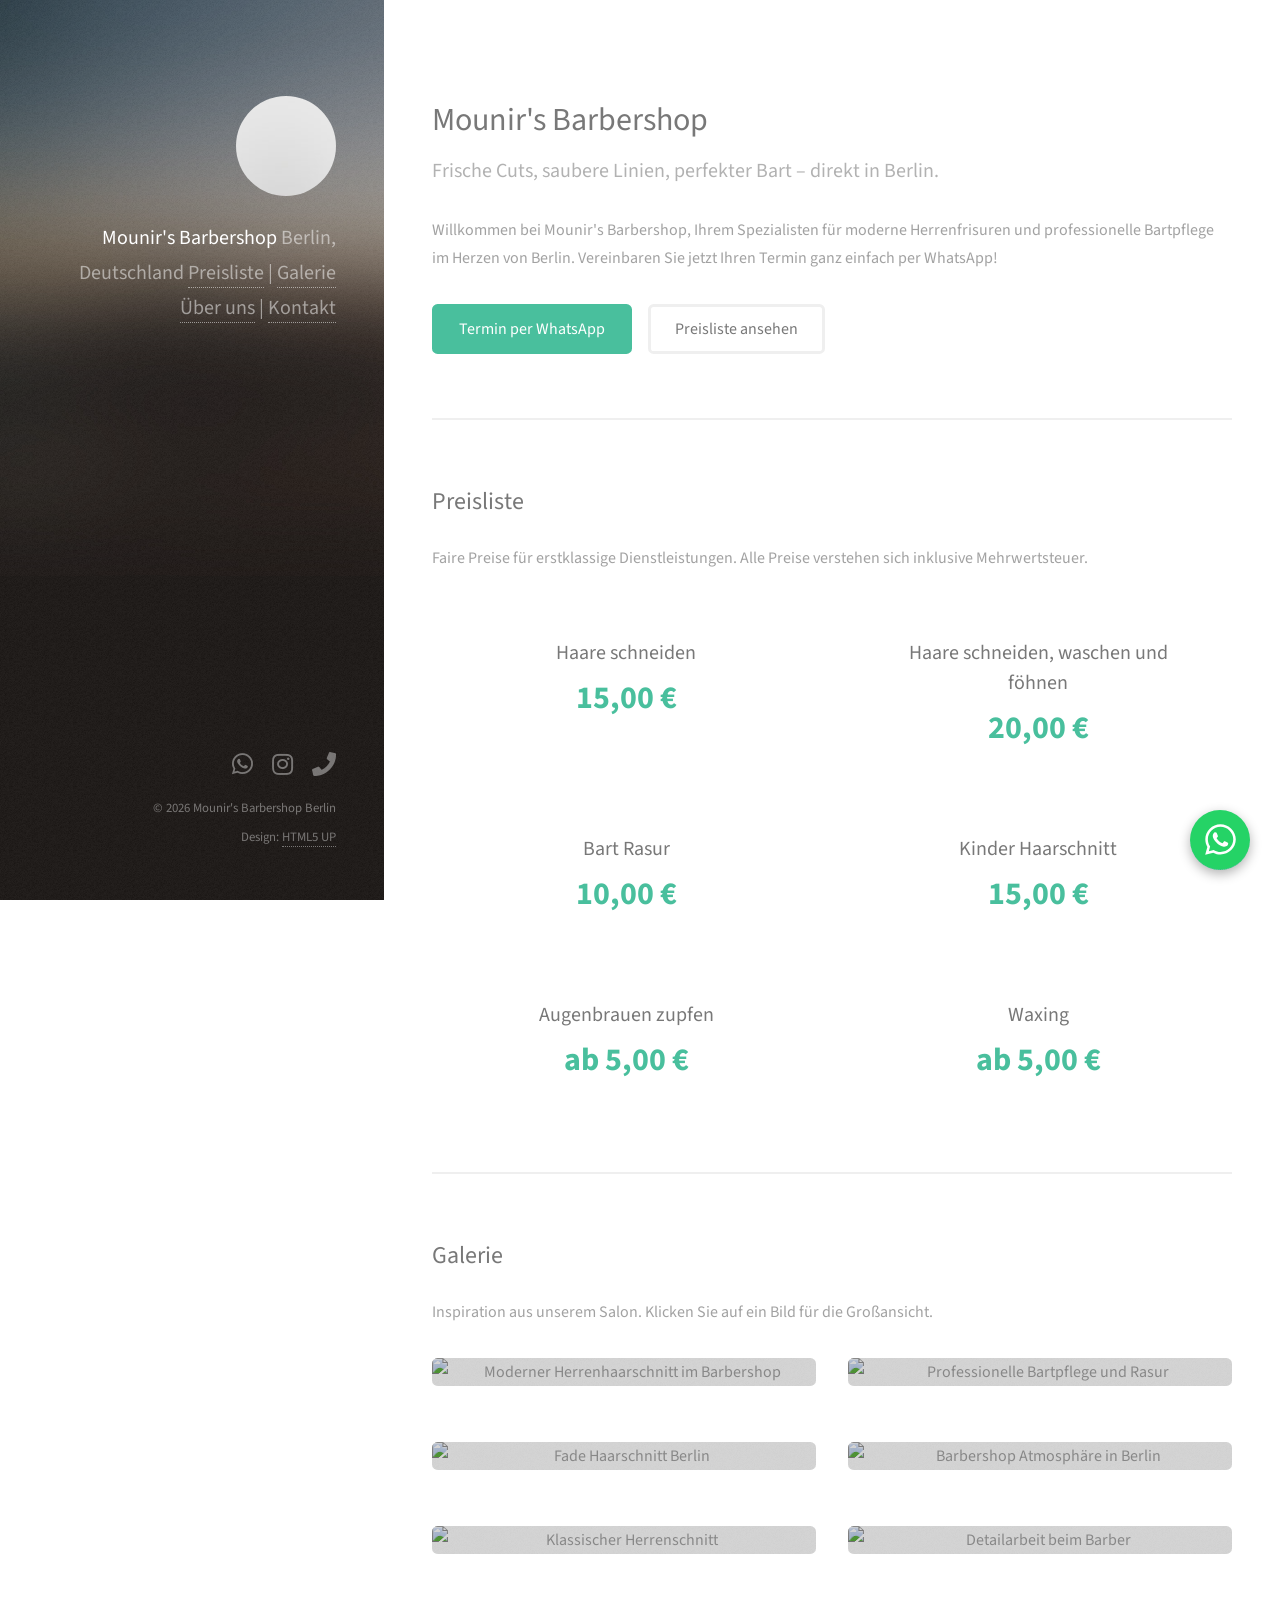
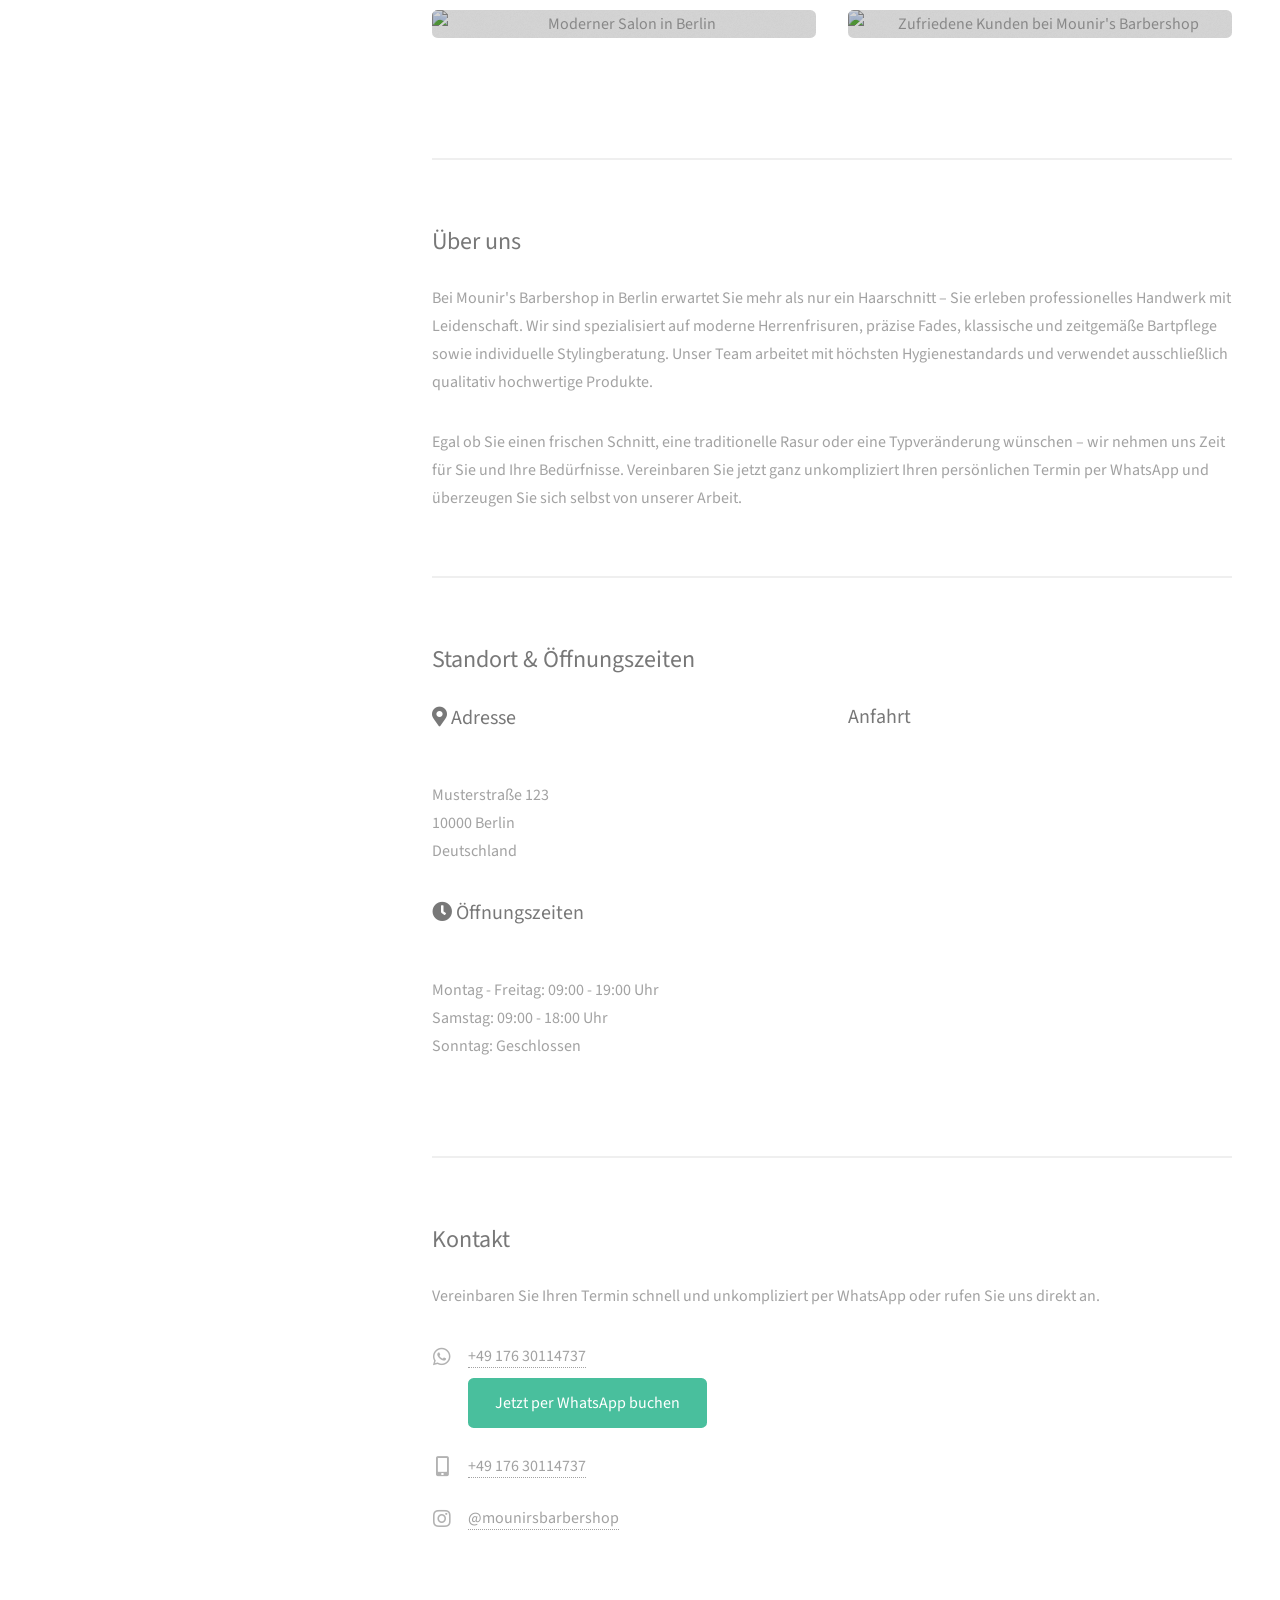
==== index.html @ fb47a026 "commit 2" ====
<!DOCTYPE HTML>
<!--
	Strata by HTML5 UP
	html5up.net | @ajlkn
	Free for personal and commercial use under the CCA 3.0 license (html5up.net/license)
-->
<html>
	<head>
		<title>Mounir's Barbershop Berlin | Herrenfriseur & Bartpflege</title>
		<meta charset="utf-8" />
		<meta name="viewport" content="width=device-width, initial-scale=1, user-scalable=no" />
		<meta name="description" content="Mounir's Barbershop in Berlin – Haarschnitt, Fade, Bart Rasur, Augenbrauen & Waxing. Termin bequem per WhatsApp buchen." />
		<link rel="stylesheet" href="assets/css/main.css" />
		<style>
			/* Floating WhatsApp Button */
			.whatsapp-float {
				position: fixed;
				bottom: 30px;
				right: 30px;
				width: 60px;
				height: 60px;
				background-color: #25D366;
				border-radius: 50%;
				box-shadow: 0 4px 12px rgba(0,0,0,0.3);
				display: flex;
				align-items: center;
				justify-content: center;
				z-index: 1000;
				transition: transform 0.3s ease, box-shadow 0.3s ease;
				text-decoration: none;
			}
			.whatsapp-float:hover {
				transform: scale(1.1);
				box-shadow: 0 6px 16px rgba(0,0,0,0.4);
			}
			.whatsapp-float svg {
				width: 35px;
				height: 35px;
				fill: white;
			}
			@media screen and (max-width: 480px) {
				.whatsapp-float {
					bottom: 20px;
					right: 20px;
					width: 55px;
					height: 55px;
				}
				.whatsapp-float svg {
					width: 30px;
					height: 30px;
				}
			}

			/* Lightbox Styles */
			.lightbox {
				display: none;
				position: fixed;
				top: 0;
				left: 0;
				width: 100%;
				height: 100%;
				background-color: rgba(0, 0, 0, 0.95);
				z-index: 9999;
				align-items: center;
				justify-content: center;
			}
			.lightbox.active {
				display: flex;
			}
			.lightbox-content {
				position: relative;
				max-width: 90%;
				max-height: 90%;
			}
			.lightbox-content img {
				width: 100%;
				height: auto;
				max-height: 90vh;
				object-fit: contain;
			}
			.lightbox-close {
				position: absolute;
				top: 20px;
				right: 30px;
				font-size: 40px;
				color: white;
				cursor: pointer;
				z-index: 10000;
				background: none;
				border: none;
				padding: 0;
				line-height: 1;
			}
			.lightbox-close:hover {
				color: #ccc;
			}
			.lightbox-prev, .lightbox-next {
				position: absolute;
				top: 50%;
				transform: translateY(-50%);
				font-size: 40px;
				color: white;
				cursor: pointer;
				background: rgba(0,0,0,0.5);
				border: none;
				padding: 10px 15px;
				z-index: 10000;
			}
			.lightbox-prev:hover, .lightbox-next:hover {
				background: rgba(0,0,0,0.8);
			}
			.lightbox-prev {
				left: 20px;
			}
			.lightbox-next {
				right: 20px;
			}

			/* Price Cards */
			.price-grid {
				display: grid;
				grid-template-columns: repeat(auto-fit, minmax(280px, 1fr));
				gap: 1.5rem;
				margin-top: 2rem;
			}
			.price-card {
				background: rgba(255,255,255,0.05);
				border: 2px solid rgba(255,255,255,0.1);
				padding: 2rem;
				border-radius: 8px;
				transition: transform 0.3s ease, border-color 0.3s ease;
				text-align: center;
			}
			.price-card:hover {
				transform: translateY(-5px);
				border-color: rgba(255,255,255,0.3);
			}
			.price-card h3 {
				margin-bottom: 1rem;
				font-size: 1.25rem;
			}
			.price-card .price {
				font-size: 2rem;
				font-weight: bold;
				color: #49bf9d;
				margin-top: 0.5rem;
			}

			/* Gallery clickable */
			.gallery-item {
				cursor: pointer;
				transition: opacity 0.3s ease;
			}
			.gallery-item:hover {
				opacity: 0.8;
			}
		</style>
	</head>
	<body class="is-preload">

		<!-- Header -->
			<header id="header">
				<div class="inner">
					<a href="#hero" class="image avatar"><img src="images/avatar.jpg" alt="Mounir's Barbershop Logo" /></a>
					<h1><strong>Mounir's Barbershop</strong><br />
					Berlin, Deutschland<br />
					<a href="#preisliste">Preisliste</a> | <a href="#galerie">Galerie</a><br />
					<a href="#ueber-uns">Über uns</a> | <a href="#kontakt">Kontakt</a></h1>
				</div>
			</header>

		<!-- Main -->
			<div id="main">

				<!-- Hero -->
					<section id="hero">
						<header class="major">
							<h2>Mounir's Barbershop</h2>
							<p>Frische Cuts, saubere Linien, perfekter Bart – direkt in Berlin.</p>
						</header>
						<p>Willkommen bei Mounir's Barbershop, Ihrem Spezialisten für moderne Herrenfrisuren und professionelle Bartpflege im Herzen von Berlin. Vereinbaren Sie jetzt Ihren Termin ganz einfach per WhatsApp!</p>
						<ul class="actions">
							<li><a href="https://wa.me/4917630114737?text=Hallo%2C%20ich%20m%C3%B6chte%20einen%20Termin%20bei%20Mounir%27s%20Barbershop%20buchen.%20Bitte%20schlagen%20Sie%20mir%20freie%20Zeiten%20vor." class="button primary" target="_blank" rel="noopener noreferrer">Termin per WhatsApp</a></li>
							<li><a href="#preisliste" class="button">Preisliste ansehen</a></li>
						</ul>
					</section>

			<!-- Preisliste -->
					<section id="preisliste">
						<h2>Preisliste</h2>
						<p>Faire Preise für erstklassige Dienstleistungen. Alle Preise verstehen sich inklusive Mehrwertsteuer.</p>
						<div class="price-grid">
							<div class="price-card">
								<h3>Haare schneiden</h3>
								<div class="price">15,00 €</div>
							</div>
							<div class="price-card">
								<h3>Haare schneiden, waschen und föhnen</h3>
								<div class="price">20,00 €</div>
							</div>
							<div class="price-card">
								<h3>Bart Rasur</h3>
								<div class="price">10,00 €</div>
							</div>
							<div class="price-card">
								<h3>Kinder Haarschnitt</h3>
								<div class="price">15,00 €</div>
							</div>
							<div class="price-card">
								<h3>Augenbrauen zupfen</h3>
								<div class="price">ab 5,00 €</div>
							</div>
							<div class="price-card">
								<h3>Waxing</h3>
								<div class="price">ab 5,00 €</div>
							</div>
						</div>
					</section>

				<!-- Galerie -->
					<section id="galerie">
						<h2>Galerie</h2>
						<p>Inspiration aus unserem Salon. Klicken Sie auf ein Bild für die Großansicht.</p>
						<div class="row">
							<article class="col-6 col-12-xsmall work-item">
								<div class="image fit thumb gallery-item" data-gallery-index="0">
									<img src="images/gallery-1.jpg" alt="Moderner Herrenhaarschnitt im Barbershop" />
								</div>
							</article>
							<article class="col-6 col-12-xsmall work-item">
								<div class="image fit thumb gallery-item" data-gallery-index="1">
									<img src="images/gallery-2.jpg" alt="Professionelle Bartpflege und Rasur" />
								</div>
							</article>
							<article class="col-6 col-12-xsmall work-item">
								<div class="image fit thumb gallery-item" data-gallery-index="2">
									<img src="images/gallery-3.jpg" alt="Fade Haarschnitt Berlin" />
								</div>
							</article>
							<article class="col-6 col-12-xsmall work-item">
								<div class="image fit thumb gallery-item" data-gallery-index="3">
									<img src="images/gallery-4.jpg" alt="Barbershop Atmosphäre in Berlin" />
								</div>
							</article>
							<article class="col-6 col-12-xsmall work-item">
								<div class="image fit thumb gallery-item" data-gallery-index="4">
									<img src="images/gallery-5.jpg" alt="Klassischer Herrenschnitt" />
								</div>
							</article>
							<article class="col-6 col-12-xsmall work-item">
								<div class="image fit thumb gallery-item" data-gallery-index="5">
									<img src="images/gallery-6.jpg" alt="Detailarbeit beim Barber" />
								</div>
							</article>
							<article class="col-6 col-12-xsmall work-item">
								<div class="image fit thumb gallery-item" data-gallery-index="6">
									<img src="images/gallery-7.jpg" alt="Moderner Salon in Berlin" />
								</div>
							</article>
							<article class="col-6 col-12-xsmall work-item">
								<div class="image fit thumb gallery-item" data-gallery-index="7">
									<img src="images/gallery-8.jpg" alt="Zufriedene Kunden bei Mounir's Barbershop" />
								</div>
							</article>
						</div>
					</section>

			<!-- Über uns -->
					<section id="ueber-uns">
						<h2>Über uns</h2>
						<p>Bei Mounir's Barbershop in Berlin erwartet Sie mehr als nur ein Haarschnitt – Sie erleben professionelles Handwerk mit Leidenschaft. Wir sind spezialisiert auf moderne Herrenfrisuren, präzise Fades, klassische und zeitgemäße Bartpflege sowie individuelle Stylingberatung. Unser Team arbeitet mit höchsten Hygienestandards und verwendet ausschließlich qualitativ hochwertige Produkte.</p>
						<p>Egal ob Sie einen frischen Schnitt, eine traditionelle Rasur oder eine Typveränderung wünschen – wir nehmen uns Zeit für Sie und Ihre Bedürfnisse. Vereinbaren Sie jetzt ganz unkompliziert Ihren persönlichen Termin per WhatsApp und überzeugen Sie sich selbst von unserer Arbeit.</p>
					</section>

				<!-- Standort & Öffnungszeiten -->
					<section id="standort">
						<h2>Standort & Öffnungszeiten</h2>
						<div class="row">
							<div class="col-6 col-12-small">
								<h3><i class="icon solid fa-map-marker-alt"></i> Adresse</h3>
								<p>
									<!-- TODO: Adresse hier einfügen --><br />
									Musterstraße 123<br />
									10000 Berlin<br />
									Deutschland
								</p>
								<h3><i class="icon solid fa-clock"></i> Öffnungszeiten</h3>
								<p>
									<!-- TODO: Öffnungszeiten hier einfügen --><br />
									Montag - Freitag: 09:00 - 19:00 Uhr<br />
									Samstag: 09:00 - 18:00 Uhr<br />
									Sonntag: Geschlossen
								</p>
							</div>
							<div class="col-6 col-12-small">
								<h3>Anfahrt</h3>
								<!-- TODO: Google Maps iframe src hier einfügen -->
								<iframe 
									src="" 
									width="100%" 
									height="300" 
									style="border:0;" 
									allowfullscreen="" 
									loading="lazy" 
									referrerpolicy="no-referrer-when-downgrade">
								</iframe>
							</div>
						</div>
					</section>

			<!-- Kontakt -->
					<section id="kontakt">
						<h2>Kontakt</h2>
						<p>Vereinbaren Sie Ihren Termin schnell und unkompliziert per WhatsApp oder rufen Sie uns direkt an.</p>
						<div class="row">
							<div class="col-12">
								<ul class="labeled-icons">
									<li>
										<h3 class="icon brands fa-whatsapp"><span class="label">WhatsApp</span></h3>
										<a href="https://wa.me/4917630114737?text=Hallo%2C%20ich%20m%C3%B6chte%20einen%20Termin%20bei%20Mounir%27s%20Barbershop%20buchen.%20Bitte%20schlagen%20Sie%20mir%20freie%20Zeiten%20vor." target="_blank" rel="noopener noreferrer">+49 176 30114737</a>
										<br />
										<a href="https://wa.me/4917630114737?text=Hallo%2C%20ich%20m%C3%B6chte%20einen%20Termin%20bei%20Mounir%27s%20Barbershop%20buchen.%20Bitte%20schlagen%20Sie%20mir%20freie%20Zeiten%20vor." class="button primary" target="_blank" rel="noopener noreferrer" style="margin-top: 0.5rem;">Jetzt per WhatsApp buchen</a>
									</li>
									<li>
										<h3 class="icon solid fa-mobile-alt"><span class="label">Telefon</span></h3>
										<a href="tel:+4917630114737">+49 176 30114737</a>
									</li>
									<li>
										<h3 class="icon brands fa-instagram"><span class="label">Instagram</span></h3>
										<a href="#" target="_blank" rel="noopener noreferrer">@mounirsbarbershop</a>
										<!-- TODO: Instagram-Link einfügen -->
									</li>
								</ul>
							</div>
						</div>
					</section>

				<!-- Four -->
				<!--
					<section id="four">
						<h2>Elements</h2>

						<section>
							<h4>Text</h4>
							<p>This is <b>bold</b> and this is <strong>strong</strong>. This is <i>italic</i> and this is <em>emphasized</em>.
							This is <sup>superscript</sup> text and this is <sub>subscript</sub> text.
							This is <u>underlined</u> and this is code: <code>for (;;) { ... }</code>. Finally, <a href="#">this is a link</a>.</p>
							<hr />
							<header>
								<h4>Heading with a Subtitle</h4>
								<p>Lorem ipsum dolor sit amet nullam id egestas urna aliquam</p>
							</header>
							<p>Nunc lacinia ante nunc ac lobortis. Interdum adipiscing gravida odio porttitor sem non mi integer non faucibus ornare mi ut ante amet placerat aliquet. Volutpat eu sed ante lacinia sapien lorem accumsan varius montes viverra nibh in adipiscing blandit tempus accumsan.</p>
							<header>
								<h5>Heading with a Subtitle</h5>
								<p>Lorem ipsum dolor sit amet nullam id egestas urna aliquam</p>
							</header>
							<p>Nunc lacinia ante nunc ac lobortis. Interdum adipiscing gravida odio porttitor sem non mi integer non faucibus ornare mi ut ante amet placerat aliquet. Volutpat eu sed ante lacinia sapien lorem accumsan varius montes viverra nibh in adipiscing blandit tempus accumsan.</p>
							<hr />
							<h2>Heading Level 2</h2>
							<h3>Heading Level 3</h3>
							<h4>Heading Level 4</h4>
							<h5>Heading Level 5</h5>
							<h6>Heading Level 6</h6>
							<hr />
							<h5>Blockquote</h5>
							<blockquote>Fringilla nisl. Donec accumsan interdum nisi, quis tincidunt felis sagittis eget tempus euismod. Vestibulum ante ipsum primis in faucibus vestibulum. Blandit adipiscing eu felis iaculis volutpat ac adipiscing accumsan faucibus. Vestibulum ante ipsum primis in faucibus lorem ipsum dolor sit amet nullam adipiscing eu felis.</blockquote>
							<h5>Preformatted</h5>
							<pre><code>i = 0;

while (!deck.isInOrder()) {
print 'Iteration ' + i;
deck.shuffle();
i++;
}

print 'It took ' + i + ' iterations to sort the deck.';</code></pre>
						</section>

						<section>
							<h4>Lists</h4>
							<div class="row">
								<div class="col-6 col-12-xsmall">
									<h5>Unordered</h5>
									<ul>
										<li>Dolor pulvinar etiam magna etiam.</li>
										<li>Sagittis adipiscing lorem eleifend.</li>
										<li>Felis enim feugiat dolore viverra.</li>
									</ul>
									<h5>Alternate</h5>
									<ul class="alt">
										<li>Dolor pulvinar etiam magna etiam.</li>
										<li>Sagittis adipiscing lorem eleifend.</li>
										<li>Felis enim feugiat dolore viverra.</li>
									</ul>
								</div>
								<div class="col-6 col-12-xsmall">
									<h5>Ordered</h5>
									<ol>
										<li>Dolor pulvinar etiam magna etiam.</li>
										<li>Etiam vel felis at lorem sed viverra.</li>
										<li>Felis enim feugiat dolore viverra.</li>
										<li>Dolor pulvinar etiam magna etiam.</li>
										<li>Etiam vel felis at lorem sed viverra.</li>
										<li>Felis enim feugiat dolore viverra.</li>
									</ol>
									<h5>Icons</h5>
									<ul class="icons">
										<li><a href="#" class="icon brands fa-twitter"><span class="label">Twitter</span></a></li>
										<li><a href="#" class="icon brands fa-facebook-f"><span class="label">Facebook</span></a></li>
										<li><a href="#" class="icon brands fa-instagram"><span class="label">Instagram</span></a></li>
										<li><a href="#" class="icon brands fa-github"><span class="label">Github</span></a></li>
										<li><a href="#" class="icon brands fa-dribbble"><span class="label">Dribbble</span></a></li>
										<li><a href="#" class="icon brands fa-tumblr"><span class="label">Tumblr</span></a></li>
									</ul>
								</div>
							</div>
							<h5>Actions</h5>
							<ul class="actions">
								<li><a href="#" class="button primary">Default</a></li>
								<li><a href="#" class="button">Default</a></li>
							</ul>
							<ul class="actions small">
								<li><a href="#" class="button primary small">Small</a></li>
								<li><a href="#" class="button small">Small</a></li>
							</ul>
							<div class="row">
								<div class="col-6 col-12-small">
									<ul class="actions stacked">
										<li><a href="#" class="button primary">Default</a></li>
										<li><a href="#" class="button">Default</a></li>
									</ul>
								</div>
								<div class="col-6 col-12-small">
									<ul class="actions stacked">
										<li><a href="#" class="button primary small">Small</a></li>
										<li><a href="#" class="button small">Small</a></li>
									</ul>
								</div>
								<div class="col-6 col-12-small">
									<ul class="actions stacked">
										<li><a href="#" class="button primary fit">Default</a></li>
										<li><a href="#" class="button fit">Default</a></li>
									</ul>
								</div>
								<div class="col-6 col-12-small">
									<ul class="actions stacked">
										<li><a href="#" class="button primary small fit">Small</a></li>
										<li><a href="#" class="button small fit">Small</a></li>
									</ul>
								</div>
							</div>
						</section>

						<section>
							<h4>Table</h4>
							<h5>Default</h5>
							<div class="table-wrapper">
								<table>
									<thead>
										<tr>
											<th>Name</th>
											<th>Description</th>
											<th>Price</th>
										</tr>
									</thead>
									<tbody>
										<tr>
											<td>Item One</td>
											<td>Ante turpis integer aliquet porttitor.</td>
											<td>29.99</td>
										</tr>
										<tr>
											<td>Item Two</td>
											<td>Vis ac commodo adipiscing arcu aliquet.</td>
											<td>19.99</td>
										</tr>
										<tr>
											<td>Item Three</td>
											<td> Morbi faucibus arcu accumsan lorem.</td>
											<td>29.99</td>
										</tr>
										<tr>
											<td>Item Four</td>
											<td>Vitae integer tempus condimentum.</td>
											<td>19.99</td>
										</tr>
										<tr>
											<td>Item Five</td>
											<td>Ante turpis integer aliquet porttitor.</td>
											<td>29.99</td>
										</tr>
									</tbody>
									<tfoot>
										<tr>
											<td colspan="2"></td>
											<td>100.00</td>
										</tr>
									</tfoot>
								</table>
							</div>

							<h5>Alternate</h5>
							<div class="table-wrapper">
								<table class="alt">
									<thead>
										<tr>
											<th>Name</th>
											<th>Description</th>
											<th>Price</th>
										</tr>
									</thead>
									<tbody>
										<tr>
											<td>Item One</td>
											<td>Ante turpis integer aliquet porttitor.</td>
											<td>29.99</td>
										</tr>
										<tr>
											<td>Item Two</td>
											<td>Vis ac commodo adipiscing arcu aliquet.</td>
											<td>19.99</td>
										</tr>
										<tr>
											<td>Item Three</td>
											<td> Morbi faucibus arcu accumsan lorem.</td>
											<td>29.99</td>
										</tr>
										<tr>
											<td>Item Four</td>
											<td>Vitae integer tempus condimentum.</td>
											<td>19.99</td>
										</tr>
										<tr>
											<td>Item Five</td>
											<td>Ante turpis integer aliquet porttitor.</td>
											<td>29.99</td>
										</tr>
									</tbody>
									<tfoot>
										<tr>
											<td colspan="2"></td>
											<td>100.00</td>
										</tr>
									</tfoot>
								</table>
							</div>
						</section>

						<section>
							<h4>Buttons</h4>
							<ul class="actions">
								<li><a href="#" class="button primary">Primary</a></li>
								<li><a href="#" class="button">Default</a></li>
							</ul>
							<ul class="actions">
								<li><a href="#" class="button large">Large</a></li>
								<li><a href="#" class="button">Default</a></li>
								<li><a href="#" class="button small">Small</a></li>
							</ul>
							<ul class="actions fit">
								<li><a href="#" class="button primary fit">Fit</a></li>
								<li><a href="#" class="button fit">Fit</a></li>
							</ul>
							<ul class="actions fit small">
								<li><a href="#" class="button primary fit small">Fit + Small</a></li>
								<li><a href="#" class="button fit small">Fit + Small</a></li>
							</ul>
							<ul class="actions">
								<li><a href="#" class="button primary icon solid fa-download">Icon</a></li>
								<li><a href="#" class="button icon solid fa-download">Icon</a></li>
							</ul>
							<ul class="actions">
								<li><span class="button primary disabled">Primary</span></li>
								<li><span class="button disabled">Default</span></li>
							</ul>
						</section>

						<section>
							<h4>Form</h4>
							<form method="post" action="#">
								<div class="row gtr-uniform gtr-50">
									<div class="col-6 col-12-xsmall">
										<input type="text" name="demo-name" id="demo-name" value="" placeholder="Name" />
									</div>
									<div class="col-6 col-12-xsmall">
										<input type="email" name="demo-email" id="demo-email" value="" placeholder="Email" />
									</div>
									<div class="col-12">
										<select name="demo-category" id="demo-category">
											<option value="">- Category -</option>
											<option value="1">Manufacturing</option>
											<option value="1">Shipping</option>
											<option value="1">Administration</option>
											<option value="1">Human Resources</option>
										</select>
									</div>
									<div class="col-4 col-12-small">
										<input type="radio" id="demo-priority-low" name="demo-priority" checked>
										<label for="demo-priority-low">Low Priority</label>
									</div>
									<div class="col-4 col-12-small">
										<input type="radio" id="demo-priority-normal" name="demo-priority">
										<label for="demo-priority-normal">Normal Priority</label>
									</div>
									<div class="col-4 col-12-small">
										<input type="radio" id="demo-priority-high" name="demo-priority">
										<label for="demo-priority-high">High Priority</label>
									</div>
									<div class="col-6 col-12-small">
										<input type="checkbox" id="demo-copy" name="demo-copy">
										<label for="demo-copy">Email me a copy of this message</label>
									</div>
									<div class="col-6 col-12-small">
										<input type="checkbox" id="demo-human" name="demo-human" checked>
										<label for="demo-human">I am a human and not a robot</label>
									</div>
									<div class="col-12">
										<textarea name="demo-message" id="demo-message" placeholder="Enter your message" rows="6"></textarea>
									</div>
									<div class="col-12">
										<ul class="actions">
											<li><input type="submit" value="Send Message" class="primary" /></li>
											<li><input type="reset" value="Reset" /></li>
										</ul>
									</div>
								</div>
							</form>
						</section>

						<section>
							<h4>Image</h4>
							<h5>Fit</h5>
							<div class="box alt">
								<div class="row gtr-50 gtr-uniform">
									<div class="col-12"><span class="image fit"><img src="images/fulls/05.jpg" alt="" /></span></div>
									<div class="col-4"><span class="image fit"><img src="images/thumbs/01.jpg" alt="" /></span></div>
									<div class="col-4"><span class="image fit"><img src="images/thumbs/02.jpg" alt="" /></span></div>
									<div class="col-4"><span class="image fit"><img src="images/thumbs/03.jpg" alt="" /></span></div>
									<div class="col-4"><span class="image fit"><img src="images/thumbs/04.jpg" alt="" /></span></div>
									<div class="col-4"><span class="image fit"><img src="images/thumbs/05.jpg" alt="" /></span></div>
									<div class="col-4"><span class="image fit"><img src="images/thumbs/06.jpg" alt="" /></span></div>
									<div class="col-4"><span class="image fit"><img src="images/thumbs/03.jpg" alt="" /></span></div>
									<div class="col-4"><span class="image fit"><img src="images/thumbs/02.jpg" alt="" /></span></div>
									<div class="col-4"><span class="image fit"><img src="images/thumbs/01.jpg" alt="" /></span></div>
								</div>
							</div>
							<h5>Left &amp; Right</h5>
							<p><span class="image left"><img src="images/avatar.jpg" alt="" /></span>Fringilla nisl. Donec accumsan interdum nisi, quis tincidunt felis sagittis eget. tempus euismod. Vestibulum ante ipsum primis in faucibus vestibulum. Blandit adipiscing eu felis iaculis volutpat ac adipiscing accumsan eu faucibus. Integer ac pellentesque praesent tincidunt felis sagittis eget. tempus euismod. Vestibulum ante ipsum primis in faucibus vestibulum. Blandit adipiscing eu felis iaculis volutpat ac adipiscing accumsan eu faucibus. Integer ac pellentesque praesent. Donec accumsan interdum nisi, quis tincidunt felis sagittis eget. tempus euismod. Vestibulum ante ipsum primis in faucibus vestibulum. Blandit adipiscing eu felis iaculis volutpat ac adipiscing accumsan eu faucibus. Integer ac pellentesque praesent tincidunt felis sagittis eget. tempus euismod. Vestibulum ante ipsum primis in faucibus vestibulum. Blandit adipiscing eu felis iaculis volutpat ac adipiscing accumsan eu faucibus. Integer ac pellentesque praesent.</p>
							<p><span class="image right"><img src="images/avatar.jpg" alt="" /></span>Fringilla nisl. Donec accumsan interdum nisi, quis tincidunt felis sagittis eget. tempus euismod. Vestibulum ante ipsum primis in faucibus vestibulum. Blandit adipiscing eu felis iaculis volutpat ac adipiscing accumsan eu faucibus. Integer ac pellentesque praesent tincidunt felis sagittis eget. tempus euismod. Vestibulum ante ipsum primis in faucibus vestibulum. Blandit adipiscing eu felis iaculis volutpat ac adipiscing accumsan eu faucibus. Integer ac pellentesque praesent. Donec accumsan interdum nisi, quis tincidunt felis sagittis eget. tempus euismod. Vestibulum ante ipsum primis in faucibus vestibulum. Blandit adipiscing eu felis iaculis volutpat ac adipiscing accumsan eu faucibus. Integer ac pellentesque praesent tincidunt felis sagittis eget. tempus euismod. Vestibulum ante ipsum primis in faucibus vestibulum. Blandit adipiscing eu felis iaculis volutpat ac adipiscing accumsan eu faucibus. Integer ac pellentesque praesent.</p>
						</section>

					</section>
				-->

			</div>

		<!-- Floating WhatsApp Button -->
			<a href="https://wa.me/4917630114737?text=Hallo%2C%20ich%20m%C3%B6chte%20einen%20Termin%20bei%20Mounir%27s%20Barbershop%20buchen.%20Bitte%20schlagen%20Sie%20mir%20freie%20Zeiten%20vor." 
			   class="whatsapp-float" 
			   target="_blank" 
			   rel="noopener noreferrer"
			   aria-label="WhatsApp Chat öffnen">
				<svg xmlns="http://www.w3.org/2000/svg" viewBox="0 0 448 512">
					<path d="M380.9 97.1C339 55.1 283.2 32 223.9 32c-122.4 0-222 99.6-222 222 0 39.1 10.2 77.3 29.6 111L0 480l117.7-30.9c32.4 17.7 68.9 27 106.1 27h.1c122.3 0 224.1-99.6 224.1-222 0-59.3-25.2-115-67.1-157zm-157 341.6c-33.2 0-65.7-8.9-94-25.7l-6.7-4-69.8 18.3L72 359.2l-4.4-7c-18.5-29.4-28.2-63.3-28.2-98.2 0-101.7 82.8-184.5 184.6-184.5 49.3 0 95.6 19.2 130.4 54.1 34.8 34.9 56.2 81.2 56.1 130.5 0 101.8-84.9 184.6-186.6 184.6zm101.2-138.2c-5.5-2.8-32.8-16.2-37.9-18-5.1-1.9-8.8-2.8-12.5 2.8-3.7 5.6-14.3 18-17.6 21.8-3.2 3.7-6.5 4.2-12 1.4-32.6-16.3-54-29.1-75.5-66-5.7-9.8 5.7-9.1 16.3-30.3 1.8-3.7.9-6.9-.5-9.7-1.4-2.8-12.5-30.1-17.1-41.2-4.5-10.8-9.1-9.3-12.5-9.5-3.2-.2-6.9-.2-10.6-.2-3.7 0-9.7 1.4-14.8 6.9-5.1 5.6-19.4 19-19.4 46.3 0 27.3 19.9 53.7 22.6 57.4 2.8 3.7 39.1 59.7 94.8 83.8 35.2 15.2 49 16.5 66.6 13.9 10.7-1.6 32.8-13.4 37.4-26.4 4.6-13 4.6-24.1 3.2-26.4-1.3-2.5-5-3.9-10.5-6.6z"/>
				</svg>
			</a>

		<!-- Lightbox -->
			<div id="lightbox" class="lightbox">
				<button class="lightbox-close" aria-label="Schließen">&times;</button>
				<button class="lightbox-prev" aria-label="Vorheriges Bild">&lsaquo;</button>
				<button class="lightbox-next" aria-label="Nächstes Bild">&rsaquo;</button>
				<div class="lightbox-content">
					<img id="lightbox-img" src="" alt="" />
				</div>
			</div>

		<!-- Footer -->
			<footer id="footer">
				<div class="inner">
					<ul class="icons">
						<li><a href="https://wa.me/4917630114737" class="icon brands fa-whatsapp" target="_blank" rel="noopener noreferrer"><span class="label">WhatsApp</span></a></li>
						<li><a href="#" class="icon brands fa-instagram" target="_blank" rel="noopener noreferrer"><span class="label">Instagram</span></a></li>
						<li><a href="tel:+4917630114737" class="icon solid fa-phone"><span class="label">Telefon</span></a></li>
					</ul>
					<ul class="copyright">
						<li>&copy; 2026 Mounir's Barbershop Berlin</li><li>Design: <a href="http://html5up.net">HTML5 UP</a></li>
					</ul>
				</div>
			</footer>

		<!-- Scripts -->
			<script src="assets/js/jquery.min.js"></script>
			<script src="assets/js/jquery.poptrox.min.js"></script>
			<script src="assets/js/browser.min.js"></script>
			<script src="assets/js/breakpoints.min.js"></script>
			<script src="assets/js/util.js"></script>
			<script src="assets/js/main.js"></script>
			
			<!-- Lightbox Script -->
			<script>
				(function() {
					// Lightbox functionality
					const lightbox = document.getElementById('lightbox');
					const lightboxImg = document.getElementById('lightbox-img');
					const closeBtn = document.querySelector('.lightbox-close');
					const prevBtn = document.querySelector('.lightbox-prev');
					const nextBtn = document.querySelector('.lightbox-next');
					const galleryItems = document.querySelectorAll('.gallery-item');
					let currentIndex = 0;

					// Gallery image sources
					const images = [
						'images/gallery-1.jpg',
						'images/gallery-2.jpg',
						'images/gallery-3.jpg',
						'images/gallery-4.jpg',
						'images/gallery-5.jpg',
						'images/gallery-6.jpg',
						'images/gallery-7.jpg',
						'images/gallery-8.jpg'
					];

					const alts = [
						'Moderner Herrenhaarschnitt im Barbershop',
						'Professionelle Bartpflege und Rasur',
						'Fade Haarschnitt Berlin',
						'Barbershop Atmosphäre in Berlin',
						'Klassischer Herrenschnitt',
						'Detailarbeit beim Barber',
						'Moderner Salon in Berlin',
						'Zufriedene Kunden bei Mounir\'s Barbershop'
					];

					function openLightbox(index) {
						currentIndex = index;
						lightboxImg.src = images[currentIndex];
						lightboxImg.alt = alts[currentIndex];
						lightbox.classList.add('active');
						document.body.style.overflow = 'hidden';
					}

					function closeLightbox() {
						lightbox.classList.remove('active');
						document.body.style.overflow = '';
					}

					function showNext() {
						currentIndex = (currentIndex + 1) % images.length;
						lightboxImg.src = images[currentIndex];
						lightboxImg.alt = alts[currentIndex];
					}

					function showPrev() {
						currentIndex = (currentIndex - 1 + images.length) % images.length;
						lightboxImg.src = images[currentIndex];
						lightboxImg.alt = alts[currentIndex];
					}

					// Event listeners
					galleryItems.forEach(function(item) {
						item.addEventListener('click', function() {
							const index = parseInt(this.getAttribute('data-gallery-index'));
							openLightbox(index);
						});
					});

					closeBtn.addEventListener('click', closeLightbox);
					nextBtn.addEventListener('click', showNext);
					prevBtn.addEventListener('click', showPrev);

					// Close on background click
					lightbox.addEventListener('click', function(e) {
						if (e.target === lightbox) {
							closeLightbox();
						}
					});

					// Keyboard navigation
					document.addEventListener('keydown', function(e) {
						if (!lightbox.classList.contains('active')) return;
						
						if (e.key === 'Escape') {
							closeLightbox();
						} else if (e.key === 'ArrowRight') {
							showNext();
						} else if (e.key === 'ArrowLeft') {
							showPrev();
						}
					});

					// Touch support for mobile swipe
					let touchStartX = 0;
					let touchEndX = 0;

					lightbox.addEventListener('touchstart', function(e) {
						touchStartX = e.changedTouches[0].screenX;
					});

					lightbox.addEventListener('touchend', function(e) {
						touchEndX = e.changedTouches[0].screenX;
						handleSwipe();
					});

					function handleSwipe() {
						if (touchEndX < touchStartX - 50) {
							showNext();
						} else if (touchEndX > touchStartX + 50) {
							showPrev();
						}
					}
				})();
			</script>

	</body>
</html>
---- assets/css/main.css ----
@import url("fontawesome-all.min.css");
@import url("https://fonts.googleapis.com/css?family=Source+Sans+Pro:400,400italic");

/*
	Strata by HTML5 UP
	html5up.net | @ajlkn
	Free for personal and commercial use under the CCA 3.0 license (html5up.net/license)
*/

html, body, div, span, applet, object,
iframe, h1, h2, h3, h4, h5, h6, p, blockquote,
pre, a, abbr, acronym, address, big, cite,
code, del, dfn, em, img, ins, kbd, q, s, samp,
small, strike, strong, sub, sup, tt, var, b,
u, i, center, dl, dt, dd, ol, ul, li, fieldset,
form, label, legend, table, caption, tbody,
tfoot, thead, tr, th, td, article, aside,
canvas, details, embed, figure, figcaption,
footer, header, hgroup, menu, nav, output, ruby,
section, summary, time, mark, audio, video {
	margin: 0;
	padding: 0;
	border: 0;
	font-size: 100%;
	font: inherit;
	vertical-align: baseline;}

article, aside, details, figcaption, figure,
footer, header, hgroup, menu, nav, section {
	display: block;}

body {
	line-height: 1;
}

ol, ul {
	list-style: none;
}

blockquote, q {
	quotes: none;
}

	blockquote:before, blockquote:after, q:before, q:after {
		content: '';
		content: none;
	}

table {
	border-collapse: collapse;
	border-spacing: 0;
}

body {
	-webkit-text-size-adjust: none;
}

mark {
	background-color: transparent;
	color: inherit;
}

input::-moz-focus-inner {
	border: 0;
	padding: 0;
}

input, select, textarea {
	-moz-appearance: none;
	-webkit-appearance: none;
	-ms-appearance: none;
	appearance: none;
}

/* Basic */

	html {
		box-sizing: border-box;
	}

	*, *:before, *:after {
		box-sizing: inherit;
	}

	body {
		background: #fff;
	}

		body.is-preload *, body.is-preload *:before, body.is-preload *:after {
			-moz-animation: none !important;
			-webkit-animation: none !important;
			-ms-animation: none !important;
			animation: none !important;
			-moz-transition: none !important;
			-webkit-transition: none !important;
			-ms-transition: none !important;
			transition: none !important;
		}

	body, input, select, textarea {
		color: #a2a2a2;
		font-family: "Source Sans Pro", Helvetica, sans-serif;
		font-size: 16pt;
		font-weight: 400;
		line-height: 1.75em;
	}

	a {
		-moz-transition: color 0.2s ease-in-out, border-color 0.2s ease-in-out;
		-webkit-transition: color 0.2s ease-in-out, border-color 0.2s ease-in-out;
		-ms-transition: color 0.2s ease-in-out, border-color 0.2s ease-in-out;
		transition: color 0.2s ease-in-out, border-color 0.2s ease-in-out;
		border-bottom: dotted 1px;
		color: #49bf9d;
		text-decoration: none;
	}

		a:hover {
			border-bottom-color: transparent;
			color: #49bf9d !important;
			text-decoration: none;
		}

	strong, b {
		color: #787878;
		font-weight: 400;
	}

	em, i {
		font-style: italic;
	}

	p {
		margin: 0 0 2em 0;
	}

	h1, h2, h3, h4, h5, h6 {
		color: #787878;
		font-weight: 400;
		line-height: 1em;
		margin: 0 0 1em 0;
	}

		h1 a, h2 a, h3 a, h4 a, h5 a, h6 a {
			color: inherit;
			text-decoration: none;
		}

	h1 {
		font-size: 2em;
		line-height: 1.5em;
	}

	h2 {
		font-size: 1.5em;
		line-height: 1.5em;
	}

	h3 {
		font-size: 1.25em;
		line-height: 1.5em;
	}

	h4 {
		font-size: 1.1em;
		line-height: 1.5em;
	}

	h5 {
		font-size: 0.9em;
		line-height: 1.5em;
	}

	h6 {
		font-size: 0.7em;
		line-height: 1.5em;
	}

	sub {
		font-size: 0.8em;
		position: relative;
		top: 0.5em;
	}

	sup {
		font-size: 0.8em;
		position: relative;
		top: -0.5em;
	}

	hr {
		border: 0;
		border-bottom: solid 2px #efefef;
		margin: 2em 0;
	}

		hr.major {
			margin: 3em 0;
		}

	blockquote {
		border-left: solid 6px #efefef;
		font-style: italic;
		margin: 0 0 2em 0;
		padding: 0.5em 0 0.5em 1.5em;
	}

	code {
		background: #f7f7f7;
		border-radius: 0.35em;
		border: solid 2px #efefef;
		font-family: "Courier New", monospace;
		font-size: 0.9em;
		margin: 0 0.25em;
		padding: 0.25em 0.65em;
	}

	pre {
		-webkit-overflow-scrolling: touch;
		font-family: "Courier New", monospace;
		font-size: 0.9em;
		margin: 0 0 2em 0;
	}

		pre code {
			display: block;
			line-height: 1.75em;
			padding: 1em 1.5em;
			overflow-x: auto;
		}

	.align-left {
		text-align: left;
	}

	.align-center {
		text-align: center;
	}

	.align-right {
		text-align: right;
	}

/* Container */

	.container {
		margin: 0 auto;
		max-width: calc(100% - 4em);
		width: 100%;
	}

		.container.xsmall {
			width: 25%;
		}

		.container.small {
			width: 50%;
		}

		.container.medium {
			width: 75%;
		}

		.container.large {
			width: 125%;
		}

		.container.xlarge {
			width: 150%;
		}

		.container.max {
			width: 100%;
		}

		@media screen and (max-width: 980px) {

			.container {
				width: 100% !important;
				max-width: 100% !important;
			}

		}

		@media screen and (max-width: 480px) {

			.container {
				max-width: calc(100% - 3em);
			}

		}

/* Row */

	.row {
		display: flex;
		flex-wrap: wrap;
		box-sizing: border-box;
		align-items: stretch;
	}

		.row > * {
			box-sizing: border-box;
		}

		.row.gtr-uniform > * > :last-child {
			margin-bottom: 0;
		}

		.row.aln-left {
			justify-content: flex-start;
		}

		.row.aln-center {
			justify-content: center;
		}

		.row.aln-right {
			justify-content: flex-end;
		}

		.row.aln-top {
			align-items: flex-start;
		}

		.row.aln-middle {
			align-items: center;
		}

		.row.aln-bottom {
			align-items: flex-end;
		}

		.row > .imp {
			order: -1;
		}

		.row > .col-1 {
			width: 8.33333%;
		}

		.row > .off-1 {
			margin-left: 8.33333%;
		}

		.row > .col-2 {
			width: 16.66667%;
		}

		.row > .off-2 {
			margin-left: 16.66667%;
		}

		.row > .col-3 {
			width: 25%;
		}

		.row > .off-3 {
			margin-left: 25%;
		}

		.row > .col-4 {
			width: 33.33333%;
		}

		.row > .off-4 {
			margin-left: 33.33333%;
		}

		.row > .col-5 {
			width: 41.66667%;
		}

		.row > .off-5 {
			margin-left: 41.66667%;
		}

		.row > .col-6 {
			width: 50%;
		}

		.row > .off-6 {
			margin-left: 50%;
		}

		.row > .col-7 {
			width: 58.33333%;
		}

		.row > .off-7 {
			margin-left: 58.33333%;
		}

		.row > .col-8 {
			width: 66.66667%;
		}

		.row > .off-8 {
			margin-left: 66.66667%;
		}

		.row > .col-9 {
			width: 75%;
		}

		.row > .off-9 {
			margin-left: 75%;
		}

		.row > .col-10 {
			width: 83.33333%;
		}

		.row > .off-10 {
			margin-left: 83.33333%;
		}

		.row > .col-11 {
			width: 91.66667%;
		}

		.row > .off-11 {
			margin-left: 91.66667%;
		}

		.row > .col-12 {
			width: 100%;
		}

		.row > .off-12 {
			margin-left: 100%;
		}

		.row.gtr-0 {
			margin-top: 0;
			margin-left: 0em;
		}

			.row.gtr-0 > * {
				padding: 0 0 0 0em;
			}

			.row.gtr-0.gtr-uniform {
				margin-top: 0em;
			}

				.row.gtr-0.gtr-uniform > * {
					padding-top: 0em;
				}

		.row.gtr-25 {
			margin-top: 0;
			margin-left: -0.625em;
		}

			.row.gtr-25 > * {
				padding: 0 0 0 0.625em;
			}

			.row.gtr-25.gtr-uniform {
				margin-top: -0.625em;
			}

				.row.gtr-25.gtr-uniform > * {
					padding-top: 0.625em;
				}

		.row.gtr-50 {
			margin-top: 0;
			margin-left: -1.25em;
		}

			.row.gtr-50 > * {
				padding: 0 0 0 1.25em;
			}

			.row.gtr-50.gtr-uniform {
				margin-top: -1.25em;
			}

				.row.gtr-50.gtr-uniform > * {
					padding-top: 1.25em;
				}

		.row {
			margin-top: 0;
			margin-left: -2.5em;
		}

			.row > * {
				padding: 0 0 0 2.5em;
			}

			.row.gtr-uniform {
				margin-top: -2.5em;
			}

				.row.gtr-uniform > * {
					padding-top: 2.5em;
				}

		.row.gtr-150 {
			margin-top: 0;
			margin-left: -3.75em;
		}

			.row.gtr-150 > * {
				padding: 0 0 0 3.75em;
			}

			.row.gtr-150.gtr-uniform {
				margin-top: -3.75em;
			}

				.row.gtr-150.gtr-uniform > * {
					padding-top: 3.75em;
				}

		.row.gtr-200 {
			margin-top: 0;
			margin-left: -5em;
		}

			.row.gtr-200 > * {
				padding: 0 0 0 5em;
			}

			.row.gtr-200.gtr-uniform {
				margin-top: -5em;
			}

				.row.gtr-200.gtr-uniform > * {
					padding-top: 5em;
				}

		@media screen and (max-width: 1800px) {

			.row {
				display: flex;
				flex-wrap: wrap;
				box-sizing: border-box;
				align-items: stretch;
			}

				.row > * {
					box-sizing: border-box;
				}

				.row.gtr-uniform > * > :last-child {
					margin-bottom: 0;
				}

				.row.aln-left {
					justify-content: flex-start;
				}

				.row.aln-center {
					justify-content: center;
				}

				.row.aln-right {
					justify-content: flex-end;
				}

				.row.aln-top {
					align-items: flex-start;
				}

				.row.aln-middle {
					align-items: center;
				}

				.row.aln-bottom {
					align-items: flex-end;
				}

				.row > .imp-xlarge {
					order: -1;
				}

				.row > .col-1-xlarge {
					width: 8.33333%;
				}

				.row > .off-1-xlarge {
					margin-left: 8.33333%;
				}

				.row > .col-2-xlarge {
					width: 16.66667%;
				}

				.row > .off-2-xlarge {
					margin-left: 16.66667%;
				}

				.row > .col-3-xlarge {
					width: 25%;
				}

				.row > .off-3-xlarge {
					margin-left: 25%;
				}

				.row > .col-4-xlarge {
					width: 33.33333%;
				}

				.row > .off-4-xlarge {
					margin-left: 33.33333%;
				}

				.row > .col-5-xlarge {
					width: 41.66667%;
				}

				.row > .off-5-xlarge {
					margin-left: 41.66667%;
				}

				.row > .col-6-xlarge {
					width: 50%;
				}

				.row > .off-6-xlarge {
					margin-left: 50%;
				}

				.row > .col-7-xlarge {
					width: 58.33333%;
				}

				.row > .off-7-xlarge {
					margin-left: 58.33333%;
				}

				.row > .col-8-xlarge {
					width: 66.66667%;
				}

				.row > .off-8-xlarge {
					margin-left: 66.66667%;
				}

				.row > .col-9-xlarge {
					width: 75%;
				}

				.row > .off-9-xlarge {
					margin-left: 75%;
				}

				.row > .col-10-xlarge {
					width: 83.33333%;
				}

				.row > .off-10-xlarge {
					margin-left: 83.33333%;
				}

				.row > .col-11-xlarge {
					width: 91.66667%;
				}

				.row > .off-11-xlarge {
					margin-left: 91.66667%;
				}

				.row > .col-12-xlarge {
					width: 100%;
				}

				.row > .off-12-xlarge {
					margin-left: 100%;
				}

				.row.gtr-0 {
					margin-top: 0;
					margin-left: 0em;
				}

					.row.gtr-0 > * {
						padding: 0 0 0 0em;
					}

					.row.gtr-0.gtr-uniform {
						margin-top: 0em;
					}

						.row.gtr-0.gtr-uniform > * {
							padding-top: 0em;
						}

				.row.gtr-25 {
					margin-top: 0;
					margin-left: -0.625em;
				}

					.row.gtr-25 > * {
						padding: 0 0 0 0.625em;
					}

					.row.gtr-25.gtr-uniform {
						margin-top: -0.625em;
					}

						.row.gtr-25.gtr-uniform > * {
							padding-top: 0.625em;
						}

				.row.gtr-50 {
					margin-top: 0;
					margin-left: -1.25em;
				}

					.row.gtr-50 > * {
						padding: 0 0 0 1.25em;
					}

					.row.gtr-50.gtr-uniform {
						margin-top: -1.25em;
					}

						.row.gtr-50.gtr-uniform > * {
							padding-top: 1.25em;
						}

				.row {
					margin-top: 0;
					margin-left: -2.5em;
				}

					.row > * {
						padding: 0 0 0 2.5em;
					}

					.row.gtr-uniform {
						margin-top: -2.5em;
					}

						.row.gtr-uniform > * {
							padding-top: 2.5em;
						}

				.row.gtr-150 {
					margin-top: 0;
					margin-left: -3.75em;
				}

					.row.gtr-150 > * {
						padding: 0 0 0 3.75em;
					}

					.row.gtr-150.gtr-uniform {
						margin-top: -3.75em;
					}

						.row.gtr-150.gtr-uniform > * {
							padding-top: 3.75em;
						}

				.row.gtr-200 {
					margin-top: 0;
					margin-left: -5em;
				}

					.row.gtr-200 > * {
						padding: 0 0 0 5em;
					}

					.row.gtr-200.gtr-uniform {
						margin-top: -5em;
					}

						.row.gtr-200.gtr-uniform > * {
							padding-top: 5em;
						}

		}

		@media screen and (max-width: 1280px) {

			.row {
				display: flex;
				flex-wrap: wrap;
				box-sizing: border-box;
				align-items: stretch;
			}

				.row > * {
					box-sizing: border-box;
				}

				.row.gtr-uniform > * > :last-child {
					margin-bottom: 0;
				}

				.row.aln-left {
					justify-content: flex-start;
				}

				.row.aln-center {
					justify-content: center;
				}

				.row.aln-right {
					justify-content: flex-end;
				}

				.row.aln-top {
					align-items: flex-start;
				}

				.row.aln-middle {
					align-items: center;
				}

				.row.aln-bottom {
					align-items: flex-end;
				}

				.row > .imp-large {
					order: -1;
				}

				.row > .col-1-large {
					width: 8.33333%;
				}

				.row > .off-1-large {
					margin-left: 8.33333%;
				}

				.row > .col-2-large {
					width: 16.66667%;
				}

				.row > .off-2-large {
					margin-left: 16.66667%;
				}

				.row > .col-3-large {
					width: 25%;
				}

				.row > .off-3-large {
					margin-left: 25%;
				}

				.row > .col-4-large {
					width: 33.33333%;
				}

				.row > .off-4-large {
					margin-left: 33.33333%;
				}

				.row > .col-5-large {
					width: 41.66667%;
				}

				.row > .off-5-large {
					margin-left: 41.66667%;
				}

				.row > .col-6-large {
					width: 50%;
				}

				.row > .off-6-large {
					margin-left: 50%;
				}

				.row > .col-7-large {
					width: 58.33333%;
				}

				.row > .off-7-large {
					margin-left: 58.33333%;
				}

				.row > .col-8-large {
					width: 66.66667%;
				}

				.row > .off-8-large {
					margin-left: 66.66667%;
				}

				.row > .col-9-large {
					width: 75%;
				}

				.row > .off-9-large {
					margin-left: 75%;
				}

				.row > .col-10-large {
					width: 83.33333%;
				}

				.row > .off-10-large {
					margin-left: 83.33333%;
				}

				.row > .col-11-large {
					width: 91.66667%;
				}

				.row > .off-11-large {
					margin-left: 91.66667%;
				}

				.row > .col-12-large {
					width: 100%;
				}

				.row > .off-12-large {
					margin-left: 100%;
				}

				.row.gtr-0 {
					margin-top: 0;
					margin-left: 0em;
				}

					.row.gtr-0 > * {
						padding: 0 0 0 0em;
					}

					.row.gtr-0.gtr-uniform {
						margin-top: 0em;
					}

						.row.gtr-0.gtr-uniform > * {
							padding-top: 0em;
						}

				.row.gtr-25 {
					margin-top: 0;
					margin-left: -0.5em;
				}

					.row.gtr-25 > * {
						padding: 0 0 0 0.5em;
					}

					.row.gtr-25.gtr-uniform {
						margin-top: -0.5em;
					}

						.row.gtr-25.gtr-uniform > * {
							padding-top: 0.5em;
						}

				.row.gtr-50 {
					margin-top: 0;
					margin-left: -1em;
				}

					.row.gtr-50 > * {
						padding: 0 0 0 1em;
					}

					.row.gtr-50.gtr-uniform {
						margin-top: -1em;
					}

						.row.gtr-50.gtr-uniform > * {
							padding-top: 1em;
						}

				.row {
					margin-top: 0;
					margin-left: -2em;
				}

					.row > * {
						padding: 0 0 0 2em;
					}

					.row.gtr-uniform {
						margin-top: -2em;
					}

						.row.gtr-uniform > * {
							padding-top: 2em;
						}

				.row.gtr-150 {
					margin-top: 0;
					margin-left: -3em;
				}

					.row.gtr-150 > * {
						padding: 0 0 0 3em;
					}

					.row.gtr-150.gtr-uniform {
						margin-top: -3em;
					}

						.row.gtr-150.gtr-uniform > * {
							padding-top: 3em;
						}

				.row.gtr-200 {
					margin-top: 0;
					margin-left: -4em;
				}

					.row.gtr-200 > * {
						padding: 0 0 0 4em;
					}

					.row.gtr-200.gtr-uniform {
						margin-top: -4em;
					}

						.row.gtr-200.gtr-uniform > * {
							padding-top: 4em;
						}

		}

		@media screen and (max-width: 980px) {

			.row {
				display: flex;
				flex-wrap: wrap;
				box-sizing: border-box;
				align-items: stretch;
			}

				.row > * {
					box-sizing: border-box;
				}

				.row.gtr-uniform > * > :last-child {
					margin-bottom: 0;
				}

				.row.aln-left {
					justify-content: flex-start;
				}

				.row.aln-center {
					justify-content: center;
				}

				.row.aln-right {
					justify-content: flex-end;
				}

				.row.aln-top {
					align-items: flex-start;
				}

				.row.aln-middle {
					align-items: center;
				}

				.row.aln-bottom {
					align-items: flex-end;
				}

				.row > .imp-medium {
					order: -1;
				}

				.row > .col-1-medium {
					width: 8.33333%;
				}

				.row > .off-1-medium {
					margin-left: 8.33333%;
				}

				.row > .col-2-medium {
					width: 16.66667%;
				}

				.row > .off-2-medium {
					margin-left: 16.66667%;
				}

				.row > .col-3-medium {
					width: 25%;
				}

				.row > .off-3-medium {
					margin-left: 25%;
				}

				.row > .col-4-medium {
					width: 33.33333%;
				}

				.row > .off-4-medium {
					margin-left: 33.33333%;
				}

				.row > .col-5-medium {
					width: 41.66667%;
				}

				.row > .off-5-medium {
					margin-left: 41.66667%;
				}

				.row > .col-6-medium {
					width: 50%;
				}

				.row > .off-6-medium {
					margin-left: 50%;
				}

				.row > .col-7-medium {
					width: 58.33333%;
				}

				.row > .off-7-medium {
					margin-left: 58.33333%;
				}

				.row > .col-8-medium {
					width: 66.66667%;
				}

				.row > .off-8-medium {
					margin-left: 66.66667%;
				}

				.row > .col-9-medium {
					width: 75%;
				}

				.row > .off-9-medium {
					margin-left: 75%;
				}

				.row > .col-10-medium {
					width: 83.33333%;
				}

				.row > .off-10-medium {
					margin-left: 83.33333%;
				}

				.row > .col-11-medium {
					width: 91.66667%;
				}

				.row > .off-11-medium {
					margin-left: 91.66667%;
				}

				.row > .col-12-medium {
					width: 100%;
				}

				.row > .off-12-medium {
					margin-left: 100%;
				}

				.row.gtr-0 {
					margin-top: 0;
					margin-left: 0em;
				}

					.row.gtr-0 > * {
						padding: 0 0 0 0em;
					}

					.row.gtr-0.gtr-uniform {
						margin-top: 0em;
					}

						.row.gtr-0.gtr-uniform > * {
							padding-top: 0em;
						}

				.row.gtr-25 {
					margin-top: 0;
					margin-left: -0.5em;
				}

					.row.gtr-25 > * {
						padding: 0 0 0 0.5em;
					}

					.row.gtr-25.gtr-uniform {
						margin-top: -0.5em;
					}

						.row.gtr-25.gtr-uniform > * {
							padding-top: 0.5em;
						}

				.row.gtr-50 {
					margin-top: 0;
					margin-left: -1em;
				}

					.row.gtr-50 > * {
						padding: 0 0 0 1em;
					}

					.row.gtr-50.gtr-uniform {
						margin-top: -1em;
					}

						.row.gtr-50.gtr-uniform > * {
							padding-top: 1em;
						}

				.row {
					margin-top: 0;
					margin-left: -2em;
				}

					.row > * {
						padding: 0 0 0 2em;
					}

					.row.gtr-uniform {
						margin-top: -2em;
					}

						.row.gtr-uniform > * {
							padding-top: 2em;
						}

				.row.gtr-150 {
					margin-top: 0;
					margin-left: -3em;
				}

					.row.gtr-150 > * {
						padding: 0 0 0 3em;
					}

					.row.gtr-150.gtr-uniform {
						margin-top: -3em;
					}

						.row.gtr-150.gtr-uniform > * {
							padding-top: 3em;
						}

				.row.gtr-200 {
					margin-top: 0;
					margin-left: -4em;
				}

					.row.gtr-200 > * {
						padding: 0 0 0 4em;
					}

					.row.gtr-200.gtr-uniform {
						margin-top: -4em;
					}

						.row.gtr-200.gtr-uniform > * {
							padding-top: 4em;
						}

		}

		@media screen and (max-width: 736px) {

			.row {
				display: flex;
				flex-wrap: wrap;
				box-sizing: border-box;
				align-items: stretch;
			}

				.row > * {
					box-sizing: border-box;
				}

				.row.gtr-uniform > * > :last-child {
					margin-bottom: 0;
				}

				.row.aln-left {
					justify-content: flex-start;
				}

				.row.aln-center {
					justify-content: center;
				}

				.row.aln-right {
					justify-content: flex-end;
				}

				.row.aln-top {
					align-items: flex-start;
				}

				.row.aln-middle {
					align-items: center;
				}

				.row.aln-bottom {
					align-items: flex-end;
				}

				.row > .imp-small {
					order: -1;
				}

				.row > .col-1-small {
					width: 8.33333%;
				}

				.row > .off-1-small {
					margin-left: 8.33333%;
				}

				.row > .col-2-small {
					width: 16.66667%;
				}

				.row > .off-2-small {
					margin-left: 16.66667%;
				}

				.row > .col-3-small {
					width: 25%;
				}

				.row > .off-3-small {
					margin-left: 25%;
				}

				.row > .col-4-small {
					width: 33.33333%;
				}

				.row > .off-4-small {
					margin-left: 33.33333%;
				}

				.row > .col-5-small {
					width: 41.66667%;
				}

				.row > .off-5-small {
					margin-left: 41.66667%;
				}

				.row > .col-6-small {
					width: 50%;
				}

				.row > .off-6-small {
					margin-left: 50%;
				}

				.row > .col-7-small {
					width: 58.33333%;
				}

				.row > .off-7-small {
					margin-left: 58.33333%;
				}

				.row > .col-8-small {
					width: 66.66667%;
				}

				.row > .off-8-small {
					margin-left: 66.66667%;
				}

				.row > .col-9-small {
					width: 75%;
				}

				.row > .off-9-small {
					margin-left: 75%;
				}

				.row > .col-10-small {
					width: 83.33333%;
				}

				.row > .off-10-small {
					margin-left: 83.33333%;
				}

				.row > .col-11-small {
					width: 91.66667%;
				}

				.row > .off-11-small {
					margin-left: 91.66667%;
				}

				.row > .col-12-small {
					width: 100%;
				}

				.row > .off-12-small {
					margin-left: 100%;
				}

				.row.gtr-0 {
					margin-top: 0;
					margin-left: 0em;
				}

					.row.gtr-0 > * {
						padding: 0 0 0 0em;
					}

					.row.gtr-0.gtr-uniform {
						margin-top: 0em;
					}

						.row.gtr-0.gtr-uniform > * {
							padding-top: 0em;
						}

				.row.gtr-25 {
					margin-top: 0;
					margin-left: -0.375em;
				}

					.row.gtr-25 > * {
						padding: 0 0 0 0.375em;
					}

					.row.gtr-25.gtr-uniform {
						margin-top: -0.375em;
					}

						.row.gtr-25.gtr-uniform > * {
							padding-top: 0.375em;
						}

				.row.gtr-50 {
					margin-top: 0;
					margin-left: -0.75em;
				}

					.row.gtr-50 > * {
						padding: 0 0 0 0.75em;
					}

					.row.gtr-50.gtr-uniform {
						margin-top: -0.75em;
					}

						.row.gtr-50.gtr-uniform > * {
							padding-top: 0.75em;
						}

				.row {
					margin-top: 0;
					margin-left: -1.5em;
				}

					.row > * {
						padding: 0 0 0 1.5em;
					}

					.row.gtr-uniform {
						margin-top: -1.5em;
					}

						.row.gtr-uniform > * {
							padding-top: 1.5em;
						}

				.row.gtr-150 {
					margin-top: 0;
					margin-left: -2.25em;
				}

					.row.gtr-150 > * {
						padding: 0 0 0 2.25em;
					}

					.row.gtr-150.gtr-uniform {
						margin-top: -2.25em;
					}

						.row.gtr-150.gtr-uniform > * {
							padding-top: 2.25em;
						}

				.row.gtr-200 {
					margin-top: 0;
					margin-left: -3em;
				}

					.row.gtr-200 > * {
						padding: 0 0 0 3em;
					}

					.row.gtr-200.gtr-uniform {
						margin-top: -3em;
					}

						.row.gtr-200.gtr-uniform > * {
							padding-top: 3em;
						}

		}

		@media screen and (max-width: 480px) {

			.row {
				display: flex;
				flex-wrap: wrap;
				box-sizing: border-box;
				align-items: stretch;
			}

				.row > * {
					box-sizing: border-box;
				}

				.row.gtr-uniform > * > :last-child {
					margin-bottom: 0;
				}

				.row.aln-left {
					justify-content: flex-start;
				}

				.row.aln-center {
					justify-content: center;
				}

				.row.aln-right {
					justify-content: flex-end;
				}

				.row.aln-top {
					align-items: flex-start;
				}

				.row.aln-middle {
					align-items: center;
				}

				.row.aln-bottom {
					align-items: flex-end;
				}

				.row > .imp-xsmall {
					order: -1;
				}

				.row > .col-1-xsmall {
					width: 8.33333%;
				}

				.row > .off-1-xsmall {
					margin-left: 8.33333%;
				}

				.row > .col-2-xsmall {
					width: 16.66667%;
				}

				.row > .off-2-xsmall {
					margin-left: 16.66667%;
				}

				.row > .col-3-xsmall {
					width: 25%;
				}

				.row > .off-3-xsmall {
					margin-left: 25%;
				}

				.row > .col-4-xsmall {
					width: 33.33333%;
				}

				.row > .off-4-xsmall {
					margin-left: 33.33333%;
				}

				.row > .col-5-xsmall {
					width: 41.66667%;
				}

				.row > .off-5-xsmall {
					margin-left: 41.66667%;
				}

				.row > .col-6-xsmall {
					width: 50%;
				}

				.row > .off-6-xsmall {
					margin-left: 50%;
				}

				.row > .col-7-xsmall {
					width: 58.33333%;
				}

				.row > .off-7-xsmall {
					margin-left: 58.33333%;
				}

				.row > .col-8-xsmall {
					width: 66.66667%;
				}

				.row > .off-8-xsmall {
					margin-left: 66.66667%;
				}

				.row > .col-9-xsmall {
					width: 75%;
				}

				.row > .off-9-xsmall {
					margin-left: 75%;
				}

				.row > .col-10-xsmall {
					width: 83.33333%;
				}

				.row > .off-10-xsmall {
					margin-left: 83.33333%;
				}

				.row > .col-11-xsmall {
					width: 91.66667%;
				}

				.row > .off-11-xsmall {
					margin-left: 91.66667%;
				}

				.row > .col-12-xsmall {
					width: 100%;
				}

				.row > .off-12-xsmall {
					margin-left: 100%;
				}

				.row.gtr-0 {
					margin-top: 0;
					margin-left: 0em;
				}

					.row.gtr-0 > * {
						padding: 0 0 0 0em;
					}

					.row.gtr-0.gtr-uniform {
						margin-top: 0em;
					}

						.row.gtr-0.gtr-uniform > * {
							padding-top: 0em;
						}

				.row.gtr-25 {
					margin-top: 0;
					margin-left: -0.375em;
				}

					.row.gtr-25 > * {
						padding: 0 0 0 0.375em;
					}

					.row.gtr-25.gtr-uniform {
						margin-top: -0.375em;
					}

						.row.gtr-25.gtr-uniform > * {
							padding-top: 0.375em;
						}

				.row.gtr-50 {
					margin-top: 0;
					margin-left: -0.75em;
				}

					.row.gtr-50 > * {
						padding: 0 0 0 0.75em;
					}

					.row.gtr-50.gtr-uniform {
						margin-top: -0.75em;
					}

						.row.gtr-50.gtr-uniform > * {
							padding-top: 0.75em;
						}

				.row {
					margin-top: 0;
					margin-left: -1.5em;
				}

					.row > * {
						padding: 0 0 0 1.5em;
					}

					.row.gtr-uniform {
						margin-top: -1.5em;
					}

						.row.gtr-uniform > * {
							padding-top: 1.5em;
						}

				.row.gtr-150 {
					margin-top: 0;
					margin-left: -2.25em;
				}

					.row.gtr-150 > * {
						padding: 0 0 0 2.25em;
					}

					.row.gtr-150.gtr-uniform {
						margin-top: -2.25em;
					}

						.row.gtr-150.gtr-uniform > * {
							padding-top: 2.25em;
						}

				.row.gtr-200 {
					margin-top: 0;
					margin-left: -3em;
				}

					.row.gtr-200 > * {
						padding: 0 0 0 3em;
					}

					.row.gtr-200.gtr-uniform {
						margin-top: -3em;
					}

						.row.gtr-200.gtr-uniform > * {
							padding-top: 3em;
						}

		}

/* Section/Article */

	section.special, article.special {
		text-align: center;
	}

	header p {
		color: #b2b2b2;
		position: relative;
		margin: 0 0 1.5em 0;
	}

	header h2 + p {
		font-size: 1.25em;
		margin-top: -1em;
		line-height: 1.5em;
	}

	header h3 + p {
		font-size: 1.1em;
		margin-top: -0.8em;
		line-height: 1.5em;
	}

	header h4 + p,
	header h5 + p,
	header h6 + p {
		font-size: 0.9em;
		margin-top: -0.6em;
		line-height: 1.5em;
	}

	header.major h2 {
		font-size: 2em;
	}

/* Form */

	form {
		margin: 0 0 2em 0;
	}

	label {
		color: #787878;
		display: block;
		font-size: 0.9em;
		font-weight: 400;
		margin: 0 0 1em 0;
	}

	input[type="text"],
	input[type="password"],
	input[type="email"],
	select,
	textarea {
		-moz-appearance: none;
		-webkit-appearance: none;
		-ms-appearance: none;
		appearance: none;
		background: #f7f7f7;
		border-radius: 0.35em;
		border: solid 2px transparent;
		color: inherit;
		display: block;
		outline: 0;
		padding: 0 0.75em;
		text-decoration: none;
		width: 100%;
	}

		input[type="text"]:invalid,
		input[type="password"]:invalid,
		input[type="email"]:invalid,
		select:invalid,
		textarea:invalid {
			box-shadow: none;
		}

		input[type="text"]:focus,
		input[type="password"]:focus,
		input[type="email"]:focus,
		select:focus,
		textarea:focus {
			border-color: #49bf9d;
		}

	select {
		background-image: url("data:image/svg+xml;charset=utf8,%3Csvg xmlns='http://www.w3.org/2000/svg' width='40' height='40' preserveAspectRatio='none' viewBox='0 0 40 40'%3E%3Cpath d='M9.4,12.3l10.4,10.4l10.4-10.4c0.2-0.2,0.5-0.4,0.9-0.4c0.3,0,0.6,0.1,0.9,0.4l3.3,3.3c0.2,0.2,0.4,0.5,0.4,0.9 c0,0.4-0.1,0.6-0.4,0.9L20.7,31.9c-0.2,0.2-0.5,0.4-0.9,0.4c-0.3,0-0.6-0.1-0.9-0.4L4.3,17.3c-0.2-0.2-0.4-0.5-0.4-0.9 c0-0.4,0.1-0.6,0.4-0.9l3.3-3.3c0.2-0.2,0.5-0.4,0.9-0.4S9.1,12.1,9.4,12.3z' fill='%23dfdfdf' /%3E%3C/svg%3E");
		background-size: 1.25rem;
		background-repeat: no-repeat;
		background-position: calc(100% - 1rem) center;
		height: 2.75em;
		padding-right: 2.75em;
		text-overflow: ellipsis;
	}

		select option {
			color: #787878;
			background: #fff;
		}

		select:focus::-ms-value {
			background-color: transparent;
		}

		select::-ms-expand {
			display: none;
		}

	input[type="text"],
	input[type="password"],
	input[type="email"],
	select {
		height: 2.75em;
	}

	textarea {
		padding: 0.75em;
	}

	input[type="checkbox"],
	input[type="radio"] {
		-moz-appearance: none;
		-webkit-appearance: none;
		-ms-appearance: none;
		appearance: none;
		display: block;
		float: left;
		margin-right: -2em;
		opacity: 0;
		width: 1em;
		z-index: -1;
	}

		input[type="checkbox"] + label,
		input[type="radio"] + label {
			text-decoration: none;
			color: #a2a2a2;
			cursor: pointer;
			display: inline-block;
			font-size: 1em;
			font-weight: 400;
			padding-left: 2.4em;
			padding-right: 0.75em;
			position: relative;
		}

			input[type="checkbox"] + label:before,
			input[type="radio"] + label:before {
				-moz-osx-font-smoothing: grayscale;
				-webkit-font-smoothing: antialiased;
				display: inline-block;
				font-style: normal;
				font-variant: normal;
				text-rendering: auto;
				line-height: 1;
				text-transform: none !important;
				font-family: 'Font Awesome 5 Free';
				font-weight: 900;
			}

			input[type="checkbox"] + label:before,
			input[type="radio"] + label:before {
				background: #f7f7f7;
				border-radius: 0.35em;
				border: solid 2px transparent;
				content: '';
				display: inline-block;
				font-size: 0.8em;
				height: 2.0625em;
				left: 0;
				line-height: 1.85625em;
				position: absolute;
				text-align: center;
				top: 0;
				width: 2.0625em;
			}

		input[type="checkbox"]:checked + label:before,
		input[type="radio"]:checked + label:before {
			background: #787878;
			border-color: #787878;
			color: #fff;
			content: '\f00c';
		}

		input[type="checkbox"]:focus + label:before,
		input[type="radio"]:focus + label:before {
			border-color: #49bf9d;
		}

	input[type="checkbox"] + label:before {
		border-radius: 0.35em;
	}

	input[type="radio"] + label:before {
		border-radius: 100%;
	}

	::-webkit-input-placeholder {
		color: #b2b2b2 !important;
		opacity: 1.0;
	}

	:-moz-placeholder {
		color: #b2b2b2 !important;
		opacity: 1.0;
	}

	::-moz-placeholder {
		color: #b2b2b2 !important;
		opacity: 1.0;
	}

	:-ms-input-placeholder {
		color: #b2b2b2 !important;
		opacity: 1.0;
	}

/* Box */

	.box {
		border-radius: 0.35em;
		border: solid 2px #efefef;
		margin-bottom: 2em;
		padding: 1.5em;
	}

		.box > :last-child,
		.box > :last-child > :last-child,
		.box > :last-child > :last-child > :last-child {
			margin-bottom: 0;
		}

		.box.alt {
			border: 0;
			border-radius: 0;
			padding: 0;
		}

/* Icon */

	.icon {
		text-decoration: none;
		border-bottom: none;
		position: relative;
	}

		.icon:before {
			-moz-osx-font-smoothing: grayscale;
			-webkit-font-smoothing: antialiased;
			display: inline-block;
			font-style: normal;
			font-variant: normal;
			text-rendering: auto;
			line-height: 1;
			text-transform: none !important;
			font-family: 'Font Awesome 5 Free';
			font-weight: 400;
		}

		.icon > .label {
			display: none;
		}

		.icon:before {
			line-height: inherit;
		}

		.icon.solid:before {
			font-weight: 900;
		}

		.icon.brands:before {
			font-family: 'Font Awesome 5 Brands';
		}

/* Image */

	.image {
		border-radius: 0.35em;
		border: 0;
		display: inline-block;
		position: relative;
	}

		.image:before {
			-moz-transition: opacity 0.2s ease-in-out;
			-webkit-transition: opacity 0.2s ease-in-out;
			-ms-transition: opacity 0.2s ease-in-out;
			transition: opacity 0.2s ease-in-out;
			background: url("images/overlay.png");
			border-radius: 0.35em;
			content: '';
			display: block;
			height: 100%;
			left: 0;
			opacity: 0.5;
			position: absolute;
			top: 0;
			width: 100%;
		}

		.image.thumb {
			text-align: center;
		}

			.image.thumb:after {
				-moz-transition: opacity 0.2s ease-in-out;
				-webkit-transition: opacity 0.2s ease-in-out;
				-ms-transition: opacity 0.2s ease-in-out;
				transition: opacity 0.2s ease-in-out;
				border-radius: 0.35em;
				border: solid 3px rgba(255, 255, 255, 0.5);
				color: #fff;
				content: 'View';
				display: inline-block;
				font-size: 0.8em;
				font-weight: 400;
				left: 50%;
				line-height: 2.25em;
				margin: -1.25em 0 0 -3em;
				opacity: 0;
				padding: 0 1.5em;
				position: absolute;
				text-align: center;
				text-decoration: none;
				top: 50%;
				white-space: nowrap;
			}

			.image.thumb:hover:after {
				opacity: 1.0;
			}

			.image.thumb:hover:before {
				background: url("images/overlay.png"), url("images/overlay.png");
				opacity: 1.0;
			}

		.image img {
			border-radius: 0.35em;
			display: block;
		}

		.image.left {
			float: left;
			margin: 0 1.5em 1em 0;
			top: 0.25em;
		}

		.image.right {
			float: right;
			margin: 0 0 1em 1.5em;
			top: 0.25em;
		}

		.image.left, .image.right {
			max-width: 40%;
		}

			.image.left img, .image.right img {
				width: 100%;
			}

		.image.fit {
			display: block;
			margin: 0 0 2em 0;
			width: 100%;
		}

			.image.fit img {
				width: 100%;
			}

		.image.avatar {
			border-radius: 100%;
		}

			.image.avatar:before {
				display: none;
			}

			.image.avatar img {
				border-radius: 100%;
				width: 100%;
			}

/* List */

	ol {
		list-style: decimal;
		margin: 0 0 2em 0;
		padding-left: 1.25em;
	}

		ol li {
			padding-left: 0.25em;
		}

	ul {
		list-style: disc;
		margin: 0 0 2em 0;
		padding-left: 1em;
	}

		ul li {
			padding-left: 0.5em;
		}

		ul.alt {
			list-style: none;
			padding-left: 0;
		}

			ul.alt li {
				border-top: solid 2px #efefef;
				padding: 0.5em 0;
			}

				ul.alt li:first-child {
					border-top: 0;
					padding-top: 0;
				}

	dl {
		margin: 0 0 2em 0;
	}

/* Icons */

	ul.icons {
		cursor: default;
		list-style: none;
		padding-left: 0;
	}

		ul.icons li {
			display: inline-block;
			padding: 0 1em 0 0;
		}

			ul.icons li:last-child {
				padding-right: 0;
			}

			ul.icons li .icon:before {
				font-size: 1.5em;
			}

/* Labeled Icons */

	ul.labeled-icons {
		list-style: none;
		padding: 0;
	}

		ul.labeled-icons li {
			line-height: 1.75em;
			margin: 1.5em 0 0 0;
			padding-left: 2.25em;
			position: relative;
		}

			ul.labeled-icons li:first-child {
				margin-top: 0;
			}

			ul.labeled-icons li a {
				color: inherit;
			}

			ul.labeled-icons li h3 {
				color: #b2b2b2;
				left: 0;
				position: absolute;
				text-align: center;
				top: 0;
				width: 1em;
			}

/* Actions */

	ul.actions {
		display: -moz-flex;
		display: -webkit-flex;
		display: -ms-flex;
		display: flex;
		cursor: default;
		list-style: none;
		margin-left: -1em;
		padding-left: 0;
	}

		ul.actions li {
			padding: 0 0 0 1em;
			vertical-align: middle;
		}

		ul.actions.special {
			-moz-justify-content: center;
			-webkit-justify-content: center;
			-ms-justify-content: center;
			justify-content: center;
			width: 100%;
			margin-left: 0;
		}

			ul.actions.special li:first-child {
				padding-left: 0;
			}

		ul.actions.stacked {
			-moz-flex-direction: column;
			-webkit-flex-direction: column;
			-ms-flex-direction: column;
			flex-direction: column;
			margin-left: 0;
		}

			ul.actions.stacked li {
				padding: 1.3em 0 0 0;
			}

				ul.actions.stacked li:first-child {
					padding-top: 0;
				}

		ul.actions.fit {
			width: calc(100% + 1em);
		}

			ul.actions.fit li {
				-moz-flex-grow: 1;
				-webkit-flex-grow: 1;
				-ms-flex-grow: 1;
				flex-grow: 1;
				-moz-flex-shrink: 1;
				-webkit-flex-shrink: 1;
				-ms-flex-shrink: 1;
				flex-shrink: 1;
				width: 100%;
			}

				ul.actions.fit li > * {
					width: 100%;
				}

			ul.actions.fit.stacked {
				width: 100%;
			}

		@media screen and (max-width: 480px) {

			ul.actions:not(.fixed) {
				-moz-flex-direction: column;
				-webkit-flex-direction: column;
				-ms-flex-direction: column;
				flex-direction: column;
				margin-left: 0;
				width: 100% !important;
			}

				ul.actions:not(.fixed) li {
					-moz-flex-grow: 1;
					-webkit-flex-grow: 1;
					-ms-flex-grow: 1;
					flex-grow: 1;
					-moz-flex-shrink: 1;
					-webkit-flex-shrink: 1;
					-ms-flex-shrink: 1;
					flex-shrink: 1;
					padding: 1em 0 0 0;
					text-align: center;
					width: 100%;
				}

					ul.actions:not(.fixed) li > * {
						width: 100%;
					}

					ul.actions:not(.fixed) li:first-child {
						padding-top: 0;
					}

					ul.actions:not(.fixed) li input[type="submit"],
					ul.actions:not(.fixed) li input[type="reset"],
					ul.actions:not(.fixed) li input[type="button"],
					ul.actions:not(.fixed) li button,
					ul.actions:not(.fixed) li .button {
						width: 100%;
					}

						ul.actions:not(.fixed) li input[type="submit"].icon:before,
						ul.actions:not(.fixed) li input[type="reset"].icon:before,
						ul.actions:not(.fixed) li input[type="button"].icon:before,
						ul.actions:not(.fixed) li button.icon:before,
						ul.actions:not(.fixed) li .button.icon:before {
							margin-left: -0.5em;
						}

		}

/* Table */

	.table-wrapper {
		-webkit-overflow-scrolling: touch;
		overflow-x: auto;
	}

	table {
		margin: 0 0 2em 0;
		width: 100%;
	}

		table tbody tr {
			border: solid 1px #efefef;
			border-left: 0;
			border-right: 0;
		}

			table tbody tr:nth-child(2n + 1) {
				background-color: #f7f7f7;
			}

		table td {
			padding: 0.75em 0.75em;
		}

		table th {
			color: #787878;
			font-size: 0.9em;
			font-weight: 400;
			padding: 0 0.75em 0.75em 0.75em;
			text-align: left;
		}

		table thead {
			border-bottom: solid 2px #efefef;
		}

		table tfoot {
			border-top: solid 2px #efefef;
		}

		table.alt {
			border-collapse: separate;
		}

			table.alt tbody tr td {
				border: solid 2px #efefef;
				border-left-width: 0;
				border-top-width: 0;
			}

				table.alt tbody tr td:first-child {
					border-left-width: 2px;
				}

			table.alt tbody tr:first-child td {
				border-top-width: 2px;
			}

			table.alt thead {
				border-bottom: 0;
			}

			table.alt tfoot {
				border-top: 0;
			}

/* Button */

	input[type="submit"],
	input[type="reset"],
	input[type="button"],
	.button {
		-moz-appearance: none;
		-webkit-appearance: none;
		-ms-appearance: none;
		appearance: none;
		-moz-transition: background-color 0.2s ease-in-out, color 0.2s ease-in-out, border-color 0.2s ease-in-out;
		-webkit-transition: background-color 0.2s ease-in-out, color 0.2s ease-in-out, border-color 0.2s ease-in-out;
		-ms-transition: background-color 0.2s ease-in-out, color 0.2s ease-in-out, border-color 0.2s ease-in-out;
		transition: background-color 0.2s ease-in-out, color 0.2s ease-in-out, border-color 0.2s ease-in-out;
		background-color: transparent;
		border-radius: 0.35em;
		border: solid 3px #efefef;
		color: #787878 !important;
		cursor: pointer;
		display: inline-block;
		font-weight: 400;
		height: 3.15em;
		height: calc(2.75em + 6px);
		line-height: 2.75em;
		min-width: 10em;
		padding: 0 1.5em;
		text-align: center;
		text-decoration: none;
		white-space: nowrap;
	}

		input[type="submit"]:hover,
		input[type="reset"]:hover,
		input[type="button"]:hover,
		.button:hover {
			border-color: #49bf9d;
			color: #49bf9d !important;
		}

		input[type="submit"]:active,
		input[type="reset"]:active,
		input[type="button"]:active,
		.button:active {
			background-color: rgba(73, 191, 157, 0.1);
			border-color: #49bf9d;
			color: #49bf9d !important;
		}

		input[type="submit"].icon,
		input[type="reset"].icon,
		input[type="button"].icon,
		.button.icon {
			padding-left: 1.35em;
		}

			input[type="submit"].icon:before,
			input[type="reset"].icon:before,
			input[type="button"].icon:before,
			.button.icon:before {
				margin-right: 0.5em;
			}

		input[type="submit"].fit,
		input[type="reset"].fit,
		input[type="button"].fit,
		.button.fit {
			min-width: 0;
			width: 100%;
		}

		input[type="submit"].small,
		input[type="reset"].small,
		input[type="button"].small,
		.button.small {
			font-size: 0.8em;
		}

		input[type="submit"].large,
		input[type="reset"].large,
		input[type="button"].large,
		.button.large {
			font-size: 1.35em;
		}

		input[type="submit"].primary,
		input[type="reset"].primary,
		input[type="button"].primary,
		.button.primary {
			background-color: #49bf9d;
			border-color: #49bf9d;
			color: #ffffff !important;
		}

			input[type="submit"].primary:hover,
			input[type="reset"].primary:hover,
			input[type="button"].primary:hover,
			.button.primary:hover {
				background-color: #5cc6a7;
				border-color: #5cc6a7;
			}

			input[type="submit"].primary:active,
			input[type="reset"].primary:active,
			input[type="button"].primary:active,
			.button.primary:active {
				background-color: #3eb08f;
				border-color: #3eb08f;
			}

		input[type="submit"].disabled, input[type="submit"]:disabled,
		input[type="reset"].disabled,
		input[type="reset"]:disabled,
		input[type="button"].disabled,
		input[type="button"]:disabled,
		.button.disabled,
		.button:disabled {
			background-color: #e7e7e7 !important;
			border-color: #e7e7e7 !important;
			color: #b2b2b2 !important;
			cursor: default;
		}

/* Work Item */

	.work-item {
		margin: 0 0 2em 0;
	}

		.work-item .image {
			margin: 0 0 1.5em 0;
		}

		.work-item h3 {
			font-size: 1em;
			margin: 0 0 0.5em 0;
		}

		.work-item p {
			font-size: 0.8em;
			line-height: 1.5em;
			margin: 0;
		}

/* Header */

	#header {
		display: -moz-flex;
		display: -webkit-flex;
		display: -ms-flex;
		display: flex;
		-moz-flex-direction: column;
		-webkit-flex-direction: column;
		-ms-flex-direction: column;
		flex-direction: column;
		-moz-align-items: -moz-flex-end;
		-webkit-align-items: -webkit-flex-end;
		-ms-align-items: -ms-flex-end;
		align-items: flex-end;
		-moz-justify-content: space-between;
		-webkit-justify-content: space-between;
		-ms-justify-content: space-between;
		justify-content: space-between;
		background-color: #1f1815;
		background-attachment: scroll,								scroll;
		background-image: url("images/overlay.png"), url("../../images/bg.jpg");
		background-position: top left,							top left;
		background-repeat: repeat,								no-repeat;
		background-size: auto,								150%;
		color: rgba(255, 255, 255, 0.5);
		height: 100%;
		left: 0;
		padding: 8em 4em;
		position: fixed;
		text-align: right;
		top: 0;
		width: 35%;
	}

		#header > * {
			-moz-flex-shrink: 0;
			-webkit-flex-shrink: 0;
			-ms-flex-shrink: 0;
			flex-shrink: 0;
			width: 100%;
		}

		#header > .inner {
			-moz-flex-grow: 1;
			-webkit-flex-grow: 1;
			-ms-flex-grow: 1;
			flex-grow: 1;
			margin: 0 0 2em 0;
		}

		#header strong, #header b {
			color: #ffffff;
		}

		#header h2, #header h3, #header h4, #header h5, #header h6 {
			color: #ffffff;
		}

		#header h1 {
			color: rgba(255, 255, 255, 0.5);
			font-size: 1.35em;
			line-height: 1.75em;
			margin: 0;
		}

		#header .image.avatar {
			margin: 0 0 1em 0;
			width: 6.25em;
		}

/* Footer */

	#footer .icons {
		margin: 1em 0 0 0;
	}

		#footer .icons a {
			color: rgba(255, 255, 255, 0.4);
		}

	#footer .copyright {
		color: rgba(255, 255, 255, 0.4);
		font-size: 0.8em;
		list-style: none;
		margin: 1em 0 0 0;
		padding: 0;
	}

		#footer .copyright li {
			border-left: solid 1px rgba(255, 255, 255, 0.25);
			display: inline-block;
			line-height: 1em;
			margin-left: 0.75em;
			padding-left: 0.75em;
		}

			#footer .copyright li:first-child {
				border-left: 0;
				margin-left: 0;
				padding-left: 0;
			}

			#footer .copyright li a {
				color: inherit;
			}

/* Main */

	#main {
		margin-left: 35%;
		max-width: 54em;
		padding: 8em 4em 4em 4em;
		width: calc(100% - 35%);
	}

		#main > section {
			border-top: solid 2px #efefef;
			margin: 4em 0 0 0;
			padding: 4em 0 0 0;
		}

			#main > section:first-child {
				border-top: 0;
				margin-top: 0;
				padding-top: 0;
			}

/* Poptrox */

	@-moz-keyframes spin {
		0% {
			-moz-transform: rotate(0deg);
			-webkit-transform: rotate(0deg);
			-ms-transform: rotate(0deg);
			transform: rotate(0deg);
		}

		100% {
			-moz-transform: rotate(360deg);
			-webkit-transform: rotate(360deg);
			-ms-transform: rotate(360deg);
			transform: rotate(360deg);
		}
	}

	@-webkit-keyframes spin {
		0% {
			-moz-transform: rotate(0deg);
			-webkit-transform: rotate(0deg);
			-ms-transform: rotate(0deg);
			transform: rotate(0deg);
		}

		100% {
			-moz-transform: rotate(360deg);
			-webkit-transform: rotate(360deg);
			-ms-transform: rotate(360deg);
			transform: rotate(360deg);
		}
	}

	@-ms-keyframes spin {
		0% {
			-moz-transform: rotate(0deg);
			-webkit-transform: rotate(0deg);
			-ms-transform: rotate(0deg);
			transform: rotate(0deg);
		}

		100% {
			-moz-transform: rotate(360deg);
			-webkit-transform: rotate(360deg);
			-ms-transform: rotate(360deg);
			transform: rotate(360deg);
		}
	}

	@keyframes spin {
		0% {
			-moz-transform: rotate(0deg);
			-webkit-transform: rotate(0deg);
			-ms-transform: rotate(0deg);
			transform: rotate(0deg);
		}

		100% {
			-moz-transform: rotate(360deg);
			-webkit-transform: rotate(360deg);
			-ms-transform: rotate(360deg);
			transform: rotate(360deg);
		}
	}

	.poptrox-popup {
		-moz-box-sizing: content-box;
		-webkit-box-sizing: content-box;
		-ms-box-sizing: content-box;
		box-sizing: content-box;
		-webkit-tap-highlight-color: rgba(255, 255, 255, 0);
		background: #fff;
		border-radius: 0.35em;
		box-shadow: 0 0.1em 0.15em 0 rgba(0, 0, 0, 0.15);
		overflow: hidden;
		padding-bottom: 3em;
	}

		.poptrox-popup .loader {
			text-decoration: none;
			-moz-animation: spin 1s linear infinite;
			-webkit-animation: spin 1s linear infinite;
			-ms-animation: spin 1s linear infinite;
			animation: spin 1s linear infinite;
			font-size: 1.5em;
			height: 1em;
			left: 50%;
			line-height: 1em;
			margin: -0.5em 0 0 -0.5em;
			position: absolute;
			top: 50%;
			width: 1em;
		}

			.poptrox-popup .loader:before {
				-moz-osx-font-smoothing: grayscale;
				-webkit-font-smoothing: antialiased;
				display: inline-block;
				font-style: normal;
				font-variant: normal;
				text-rendering: auto;
				line-height: 1;
				text-transform: none !important;
				font-family: 'Font Awesome 5 Free';
				font-weight: 900;
			}

			.poptrox-popup .loader:before {
				content: '\f1ce';
			}

		.poptrox-popup .caption {
			background: #fff;
			bottom: 0;
			cursor: default;
			font-size: 0.9em;
			height: 3em;
			left: 0;
			line-height: 2.8em;
			position: absolute;
			text-align: center;
			width: 100%;
			z-index: 1;
		}

		.poptrox-popup .nav-next,
		.poptrox-popup .nav-previous {
			text-decoration: none;
			-moz-transition: opacity 0.2s ease-in-out;
			-webkit-transition: opacity 0.2s ease-in-out;
			-ms-transition: opacity 0.2s ease-in-out;
			transition: opacity 0.2s ease-in-out;
			-webkit-tap-highlight-color: rgba(255, 255, 255, 0);
			background: rgba(0, 0, 0, 0.01);
			cursor: pointer;
			height: 100%;
			opacity: 0;
			position: absolute;
			top: 0;
			width: 50%;
		}

			.poptrox-popup .nav-next:before,
			.poptrox-popup .nav-previous:before {
				-moz-osx-font-smoothing: grayscale;
				-webkit-font-smoothing: antialiased;
				display: inline-block;
				font-style: normal;
				font-variant: normal;
				text-rendering: auto;
				line-height: 1;
				text-transform: none !important;
				font-family: 'Font Awesome 5 Free';
				font-weight: 900;
			}

			.poptrox-popup .nav-next:before,
			.poptrox-popup .nav-previous:before {
				color: #fff;
				font-size: 2.5em;
				height: 1em;
				line-height: 1em;
				margin-top: -0.75em;
				position: absolute;
				text-align: center;
				top: 50%;
				width: 1.5em;
			}

		.poptrox-popup .nav-next {
			right: 0;
		}

			.poptrox-popup .nav-next:before {
				content: '\f105';
				right: 0;
			}

		.poptrox-popup .nav-previous {
			left: 0;
		}

			.poptrox-popup .nav-previous:before {
				content: '\f104';
				left: 0;
			}

		.poptrox-popup .closer {
			text-decoration: none;
			-moz-transition: opacity 0.2s ease-in-out;
			-webkit-transition: opacity 0.2s ease-in-out;
			-ms-transition: opacity 0.2s ease-in-out;
			transition: opacity 0.2s ease-in-out;
			-webkit-tap-highlight-color: rgba(255, 255, 255, 0);
			color: #fff;
			height: 4em;
			line-height: 4em;
			opacity: 0;
			position: absolute;
			right: 0;
			text-align: center;
			top: 0;
			width: 4em;
			z-index: 2;
		}

			.poptrox-popup .closer:before {
				-moz-osx-font-smoothing: grayscale;
				-webkit-font-smoothing: antialiased;
				display: inline-block;
				font-style: normal;
				font-variant: normal;
				text-rendering: auto;
				line-height: 1;
				text-transform: none !important;
				font-family: 'Font Awesome 5 Free';
				font-weight: 900;
			}

			.poptrox-popup .closer:before {
				-moz-box-sizing: content-box;
				-webkit-box-sizing: content-box;
				-ms-box-sizing: content-box;
				box-sizing: content-box;
				border-radius: 100%;
				border: solid 3px rgba(255, 255, 255, 0.5);
				content: '\f00d';
				display: block;
				font-size: 1em;
				height: 1.75em;
				left: 50%;
				line-height: 1.75em;
				margin: -0.875em 0 0 -0.875em;
				position: absolute;
				top: 50%;
				width: 1.75em;
			}

		.poptrox-popup:hover .nav-next,
		.poptrox-popup:hover .nav-previous {
			opacity: 0.5;
		}

			.poptrox-popup:hover .nav-next:hover,
			.poptrox-popup:hover .nav-previous:hover {
				opacity: 1.0;
			}

		.poptrox-popup:hover .closer {
			opacity: 0.5;
		}

			.poptrox-popup:hover .closer:hover {
				opacity: 1.0;
			}

/* Touch */

	body.is-touch .image.thumb:before {
		opacity: 0.5 !important;
	}

	body.is-touch .image.thumb:after {
		display: none !important;
	}

	body.is-touch #header {
		background-attachment: scroll;
		background-size: auto, cover;
	}

	body.is-touch .poptrox-popup .nav-next,
	body.is-touch .poptrox-popup .nav-previous,
	body.is-touch .poptrox-popup .closer {
		opacity: 1.0 !important;
	}

/* XLarge */

	@media screen and (max-width: 1800px) {

		/* Basic */

			body, input, select, textarea {
				font-size: 12pt;
			}

	}

/* Large */

	@media screen and (max-width: 1280px) {

		/* Header */

			#header {
				padding: 6em 3em 3em 3em;
				width: 30%;
			}

				#header h1 {
					font-size: 1.25em;
				}

					#header h1 br {
						display: none;
					}

				#header > .inner {
					margin-bottom: 0;
				}

		/* Footer */

			#footer .copyright li {
				border-left-width: 0;
				display: block;
				line-height: 2.25em;
				margin-left: 0;
				padding-left: 0;
			}

		/* Main */

			#main {
				margin-left: 30%;
				max-width: none;
				padding: 6em 3em 3em 3em;
				width: calc(100% - 30%);
			}

	}

/* Medium */

	@media screen and (max-width: 980px) {

		/* Basic */

			h1 br, h2 br, h3 br, h4 br, h5 br, h6 br {
				display: none;
			}

		/* List */

			ul.icons li .icon {
				font-size: 1.25em;
			}

		/* Header */

			#header {
				background-attachment: scroll;
				background-position: top left, center center;
				background-size: auto,		cover;
				left: auto;
				padding: 6em 4em;
				position: relative;
				text-align: center;
				top: auto;
				width: 100%;
				display: block;
			}

				#header h1 {
					font-size: 1.75em;
				}

					#header h1 br {
						display: inline;
					}

		/* Footer */

			#footer {
				background-attachment: scroll;
				background-color: #1f1815;
				background-image: url("images/overlay.png"), url("../../images/bg.jpg");
				background-position: top left,						bottom center;
				background-repeat: repeat,							no-repeat;
				background-size: auto,							cover;
				bottom: auto;
				left: auto;
				padding: 4em 4em 6em 4em;
				position: relative;
				text-align: center;
				width: 100%;
			}

				#footer .icons {
					margin: 0 0 1em 0;
				}

				#footer .copyright {
					margin: 0 0 1em 0;
				}

					#footer .copyright li {
						border-left-width: 1px;
						display: inline-block;
						line-height: 1em;
						margin-left: 0.75em;
						padding-left: 0.75em;
					}

		/* Main */

			#main {
				margin: 0;
				padding: 6em 4em;
				width: 100%;
			}

	}

/* Small */

	@media screen and (max-width: 736px) {

		/* Basic */

			h1 {
				font-size: 1.5em;
			}

			h2 {
				font-size: 1.2em;
			}

			h3 {
				font-size: 1em;
			}

		/* Section/Article */

			section.special, article.special {
				text-align: center;
			}

			header.major h2 {
				font-size: 1.35em;
			}

		/* List */

			ul.labeled-icons li {
				padding-left: 2em;
			}

				ul.labeled-icons li h3 {
					line-height: 1.75em;
				}

		/* Header */

			#header {
				padding: 2.25em 1.5em;
			}

				#header h1 {
					font-size: 1.35em;
				}

		/* Footer */

			#footer {
				padding: 2.25em 1.5em;
			}

		/* Main */

			#main {
				padding: 2.25em 1.5em 0.25em 1.5em;
			}

				#main > section {
					margin: 2.25em 0 0 0;
					padding: 2.25em 0 0 0;
				}

		/* Poptrox */

			.poptrox-popup {
				border-radius: 0;
			}

				.poptrox-popup .nav-next:before,
				.poptrox-popup .nav-previous:before {
					margin-top: -1em;
				}

	}

/* XSmall */

	@media screen and (max-width: 480px) {

		/* Header */

			#header {
				padding: 4.5em 1.5em;
			}

				#header h1 br {
					display: none;
				}

		/* Footer */

			#footer .copyright li {
				border-left-width: 0;
				display: block;
				line-height: 2.25em;
				margin-left: 0;
				padding-left: 0;
			}

	}
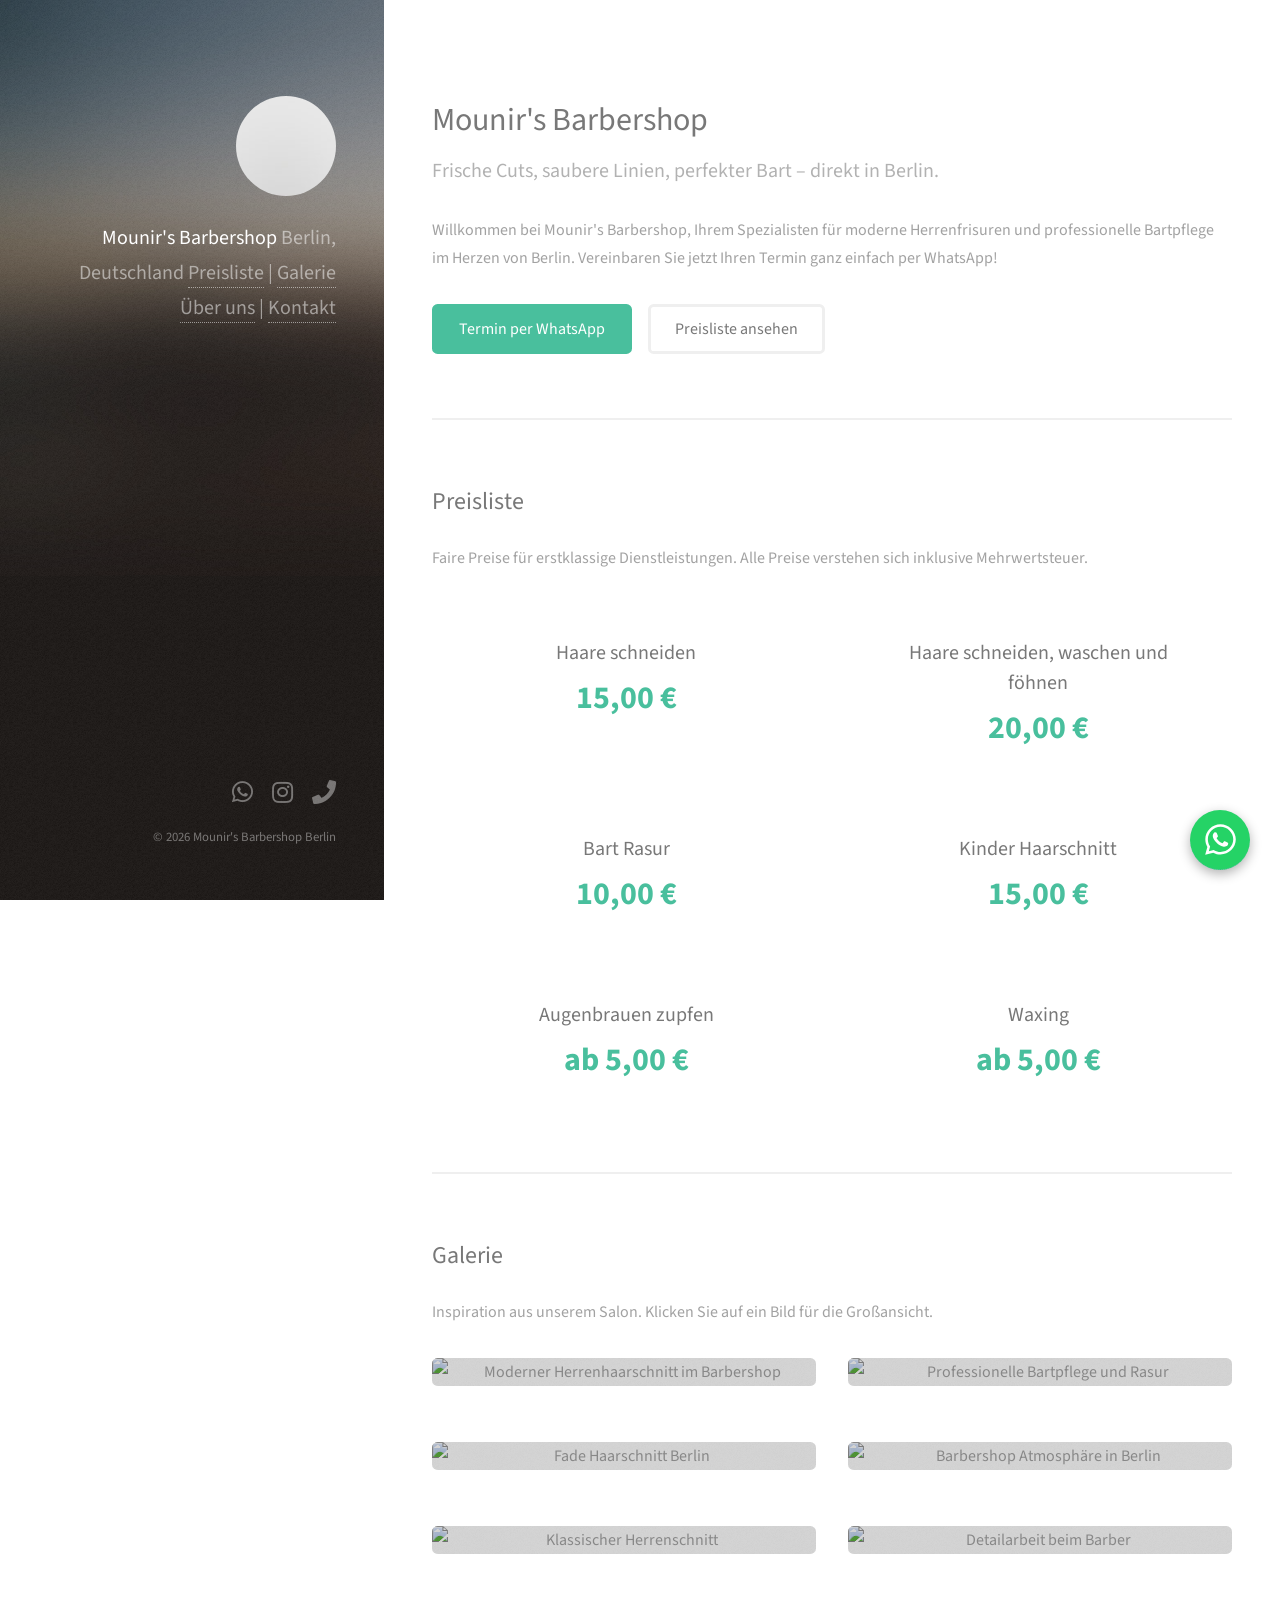
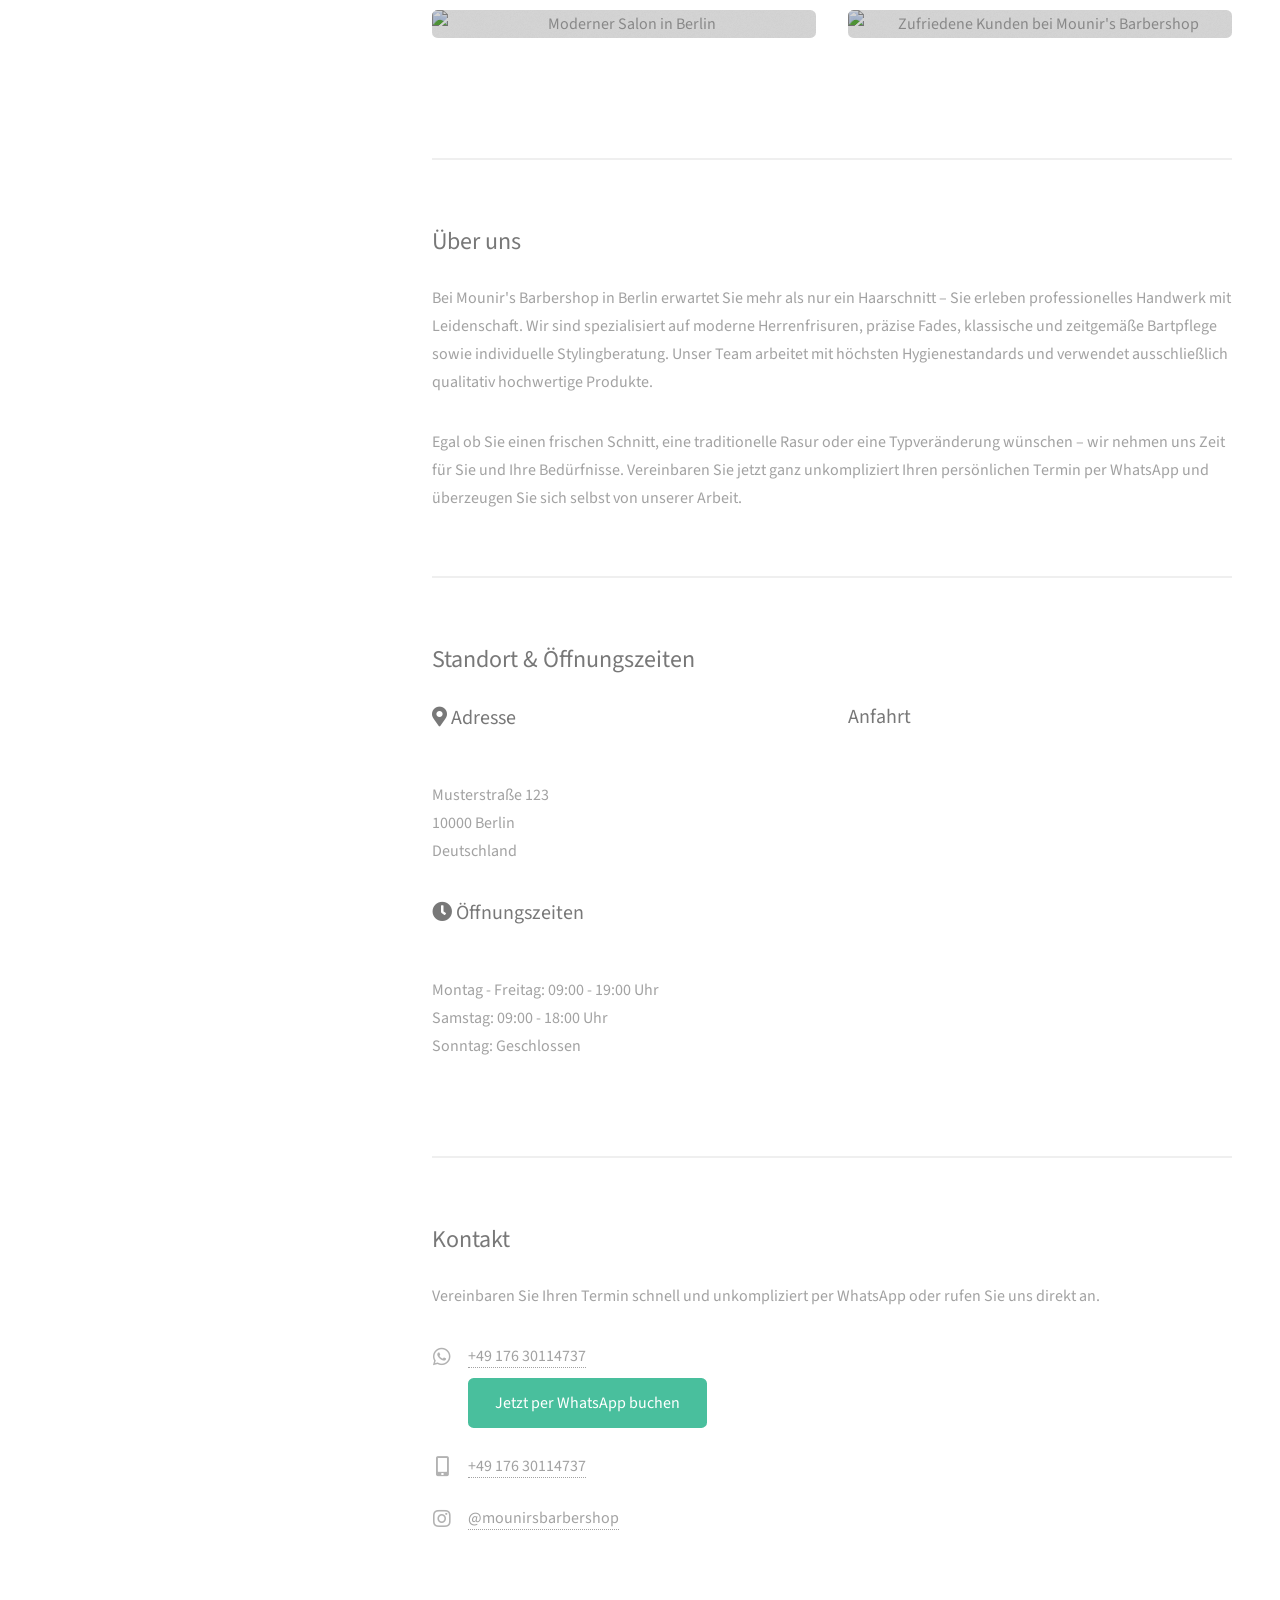
==== commit 4b609c5b: "asadsdas" ====
--- a/index.html
+++ b/index.html
@@ -685,7 +685,7 @@
 						<li><a href="tel:+4917630114737" class="icon solid fa-phone"><span class="label">Telefon</span></a></li>
 					</ul>
 					<ul class="copyright">
-						<li>&copy; 2026 Mounir's Barbershop Berlin</li><li>Design: <a href="http://html5up.net">HTML5 UP</a></li>
+					<li>&copy; 2026 Mounir's Barbershop Berlin</li>
 					</ul>
 				</div>
 			</footer>
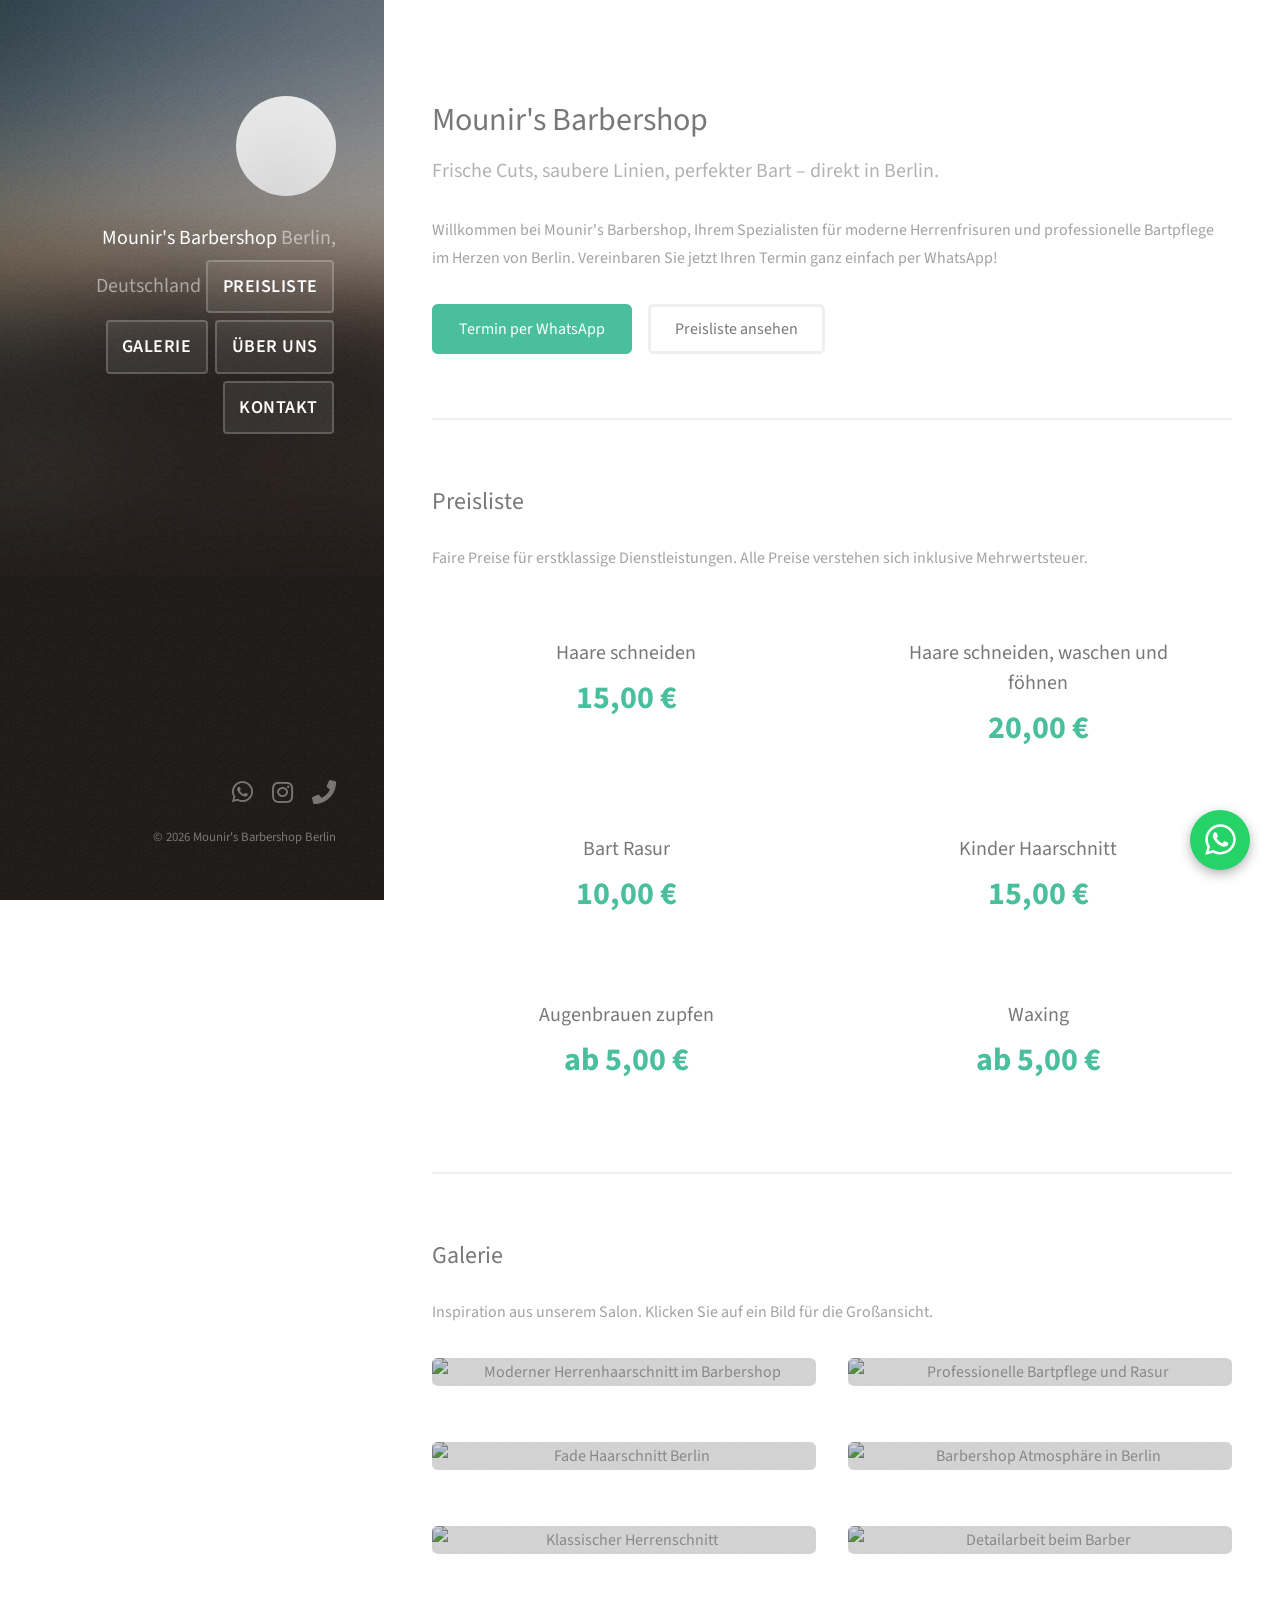
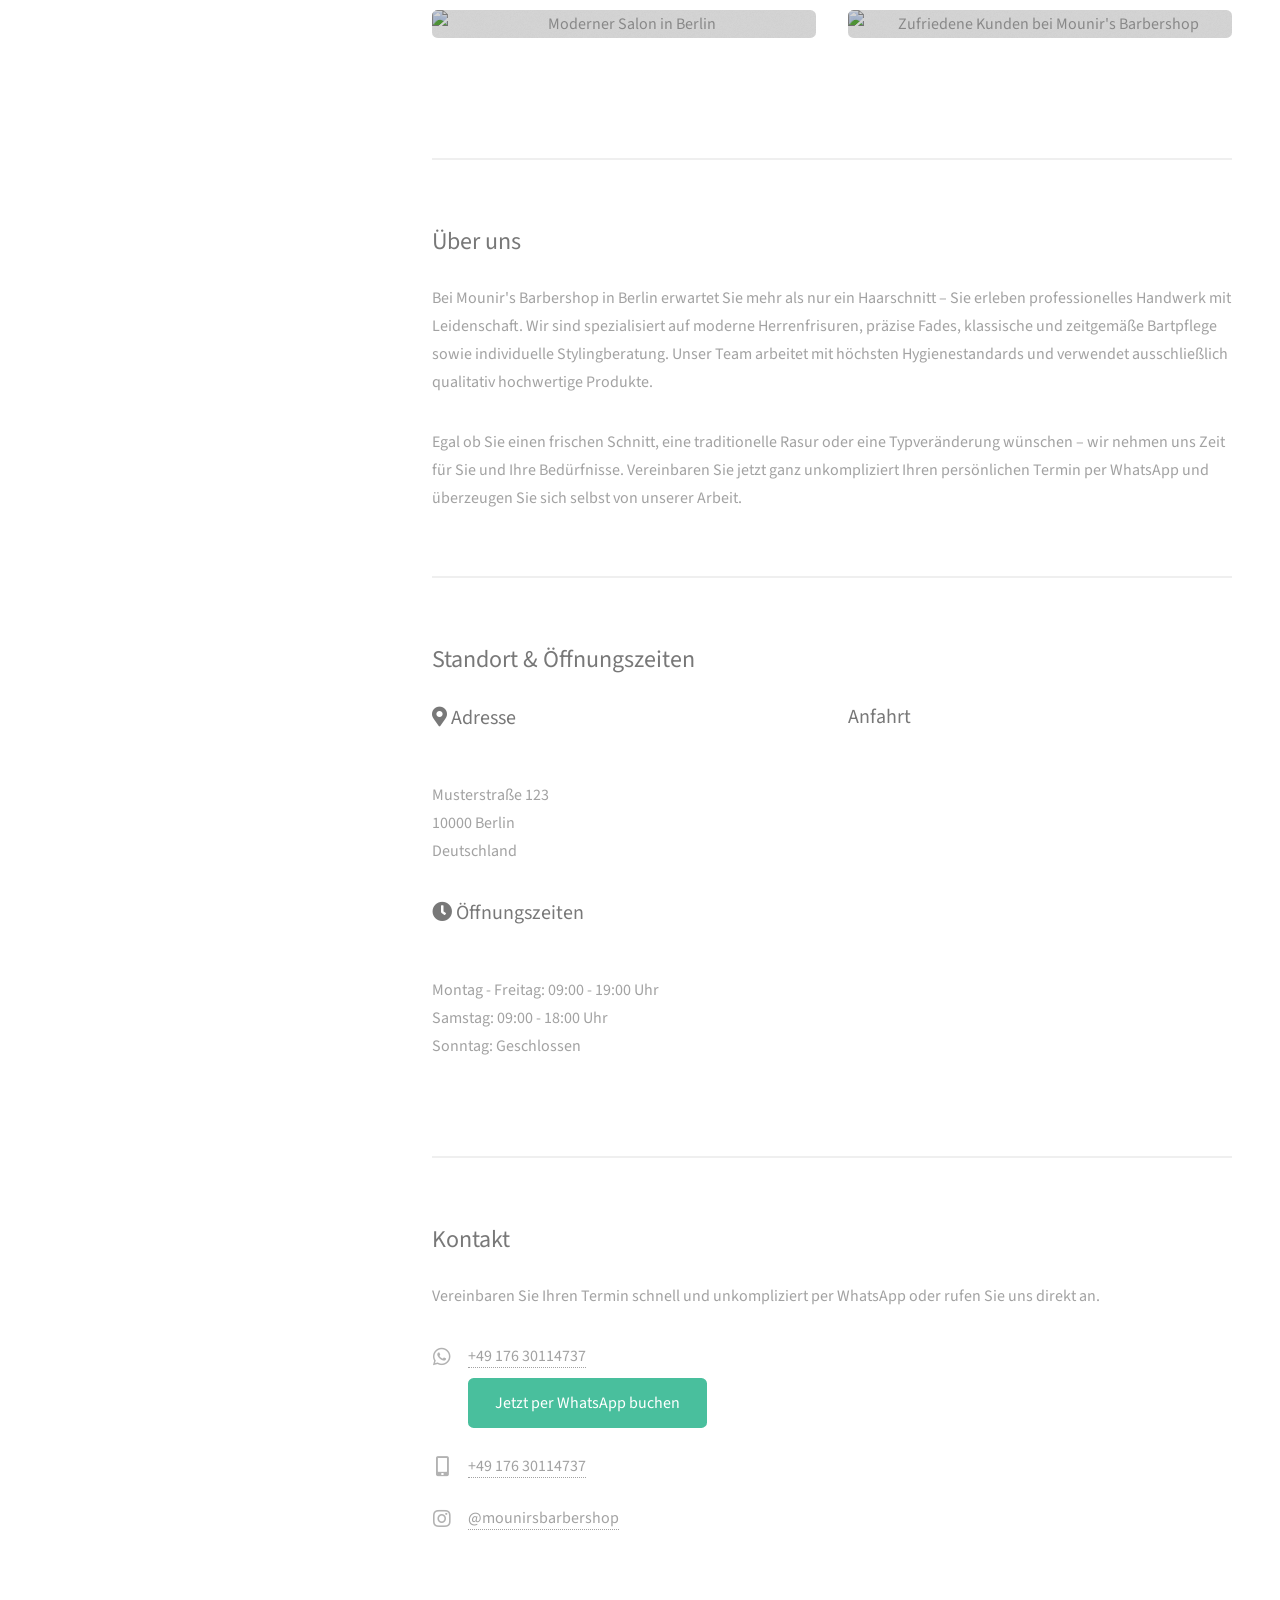
==== commit a17dbcc5: "5th commit" ====
--- a/index.html
+++ b/index.html
@@ -154,6 +154,30 @@
 			.gallery-item:hover {
 				opacity: 0.8;
 			}
+
+			/* Header Navigation Links */
+			#header h1 a {
+				display: inline-block;
+				padding: 0.4em 0.8em;
+				margin: 0.2em 0.1em;
+				background: rgba(255,255,255,0.08);
+				border: 2px solid rgba(255,255,255,0.2);
+				border-radius: 4px;
+				color: #ffffff;
+				text-decoration: none;
+				font-size: 0.9em;
+				font-weight: 600;
+				transition: all 0.3s ease;
+				text-transform: uppercase;
+				letter-spacing: 0.5px;
+			}
+			#header h1 a:hover {
+				background: rgba(73,191,157,0.3);
+				border-color: #49bf9d;
+				color: #49bf9d;
+				transform: translateY(-2px);
+				box-shadow: 0 4px 8px rgba(0,0,0,0.2);
+			}
 		</style>
 	</head>
 	<body class="is-preload">
@@ -163,9 +187,9 @@
 				<div class="inner">
 					<a href="#hero" class="image avatar"><img src="images/avatar.jpg" alt="Mounir's Barbershop Logo" /></a>
 					<h1><strong>Mounir's Barbershop</strong><br />
-					Berlin, Deutschland<br />
-					<a href="#preisliste">Preisliste</a> | <a href="#galerie">Galerie</a><br />
-					<a href="#ueber-uns">Über uns</a> | <a href="#kontakt">Kontakt</a></h1>
+				Berlin, Deutschland<br /><br />
+				<a href="#preisliste">Preisliste</a> <a href="#galerie">Galerie</a><br />
+				<a href="#ueber-uns">Über uns</a> <a href="#kontakt">Kontakt</a></h1>
 				</div>
 			</header>
 
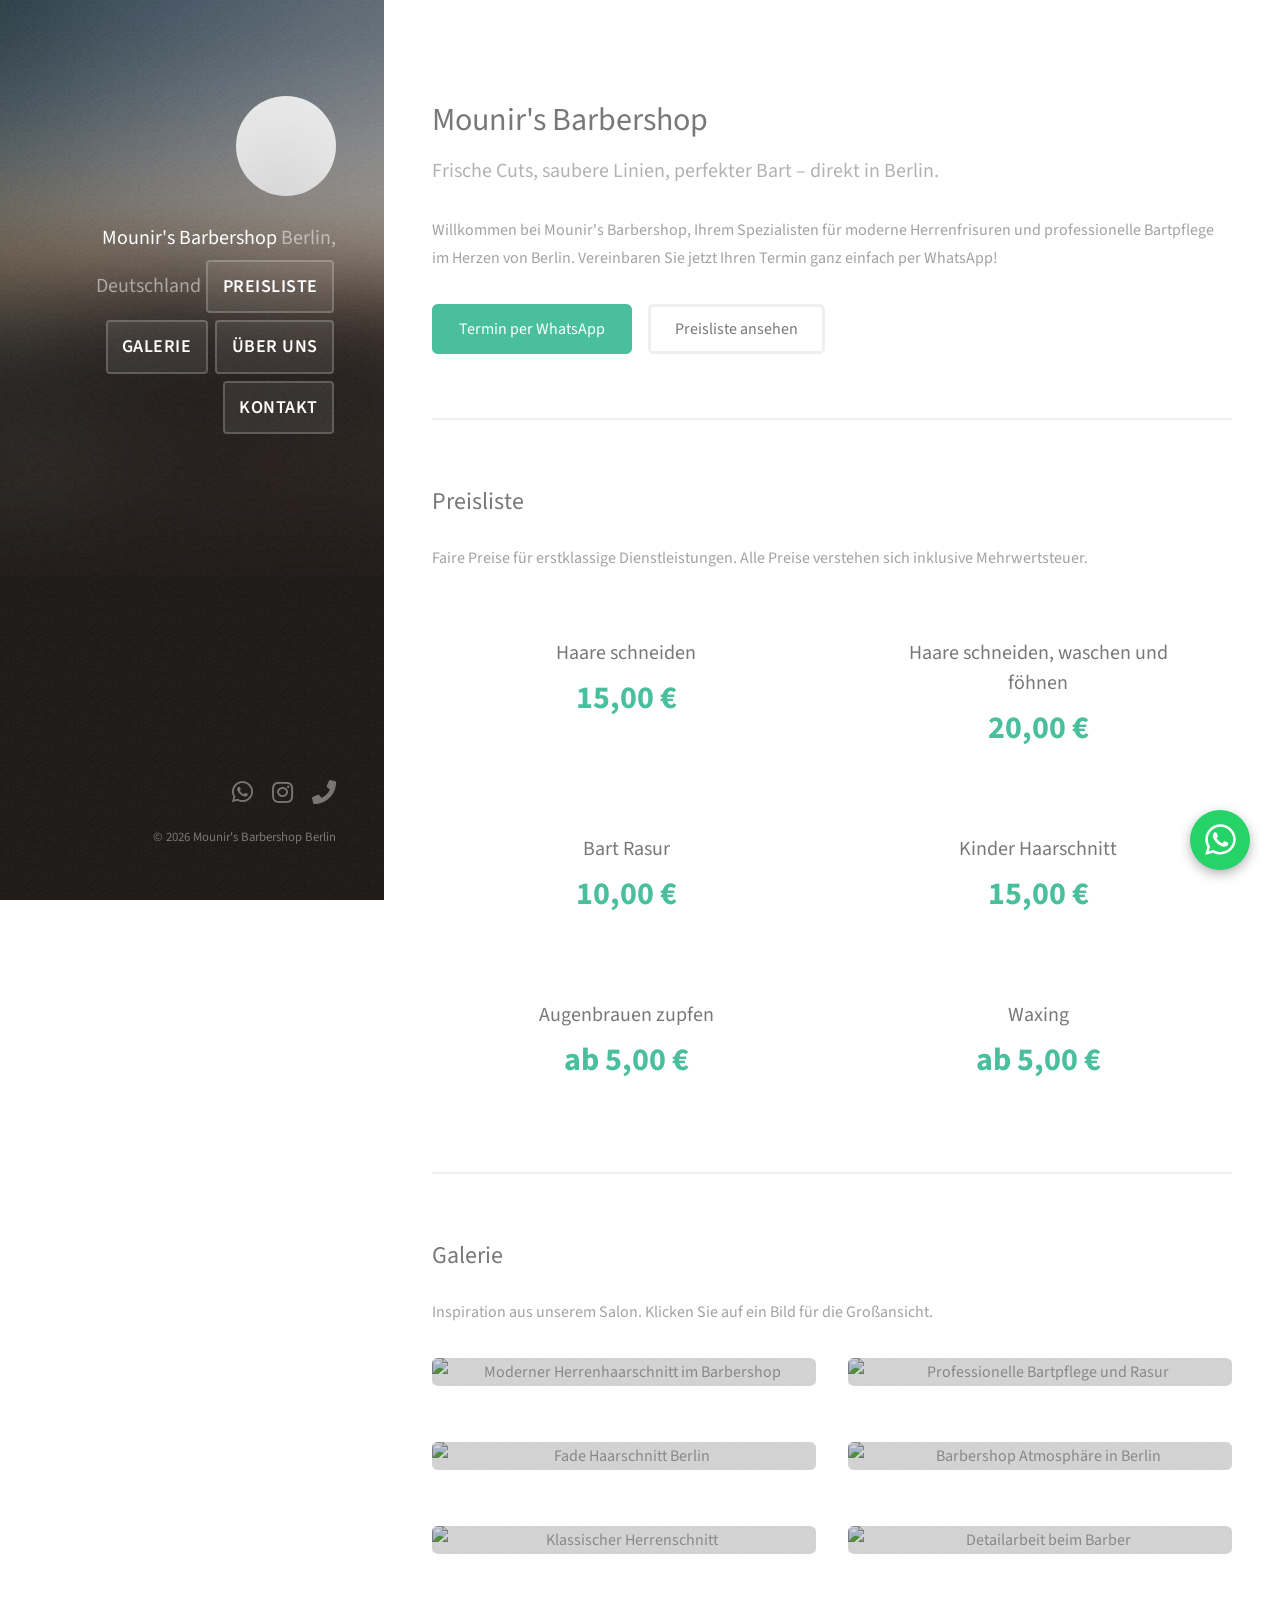
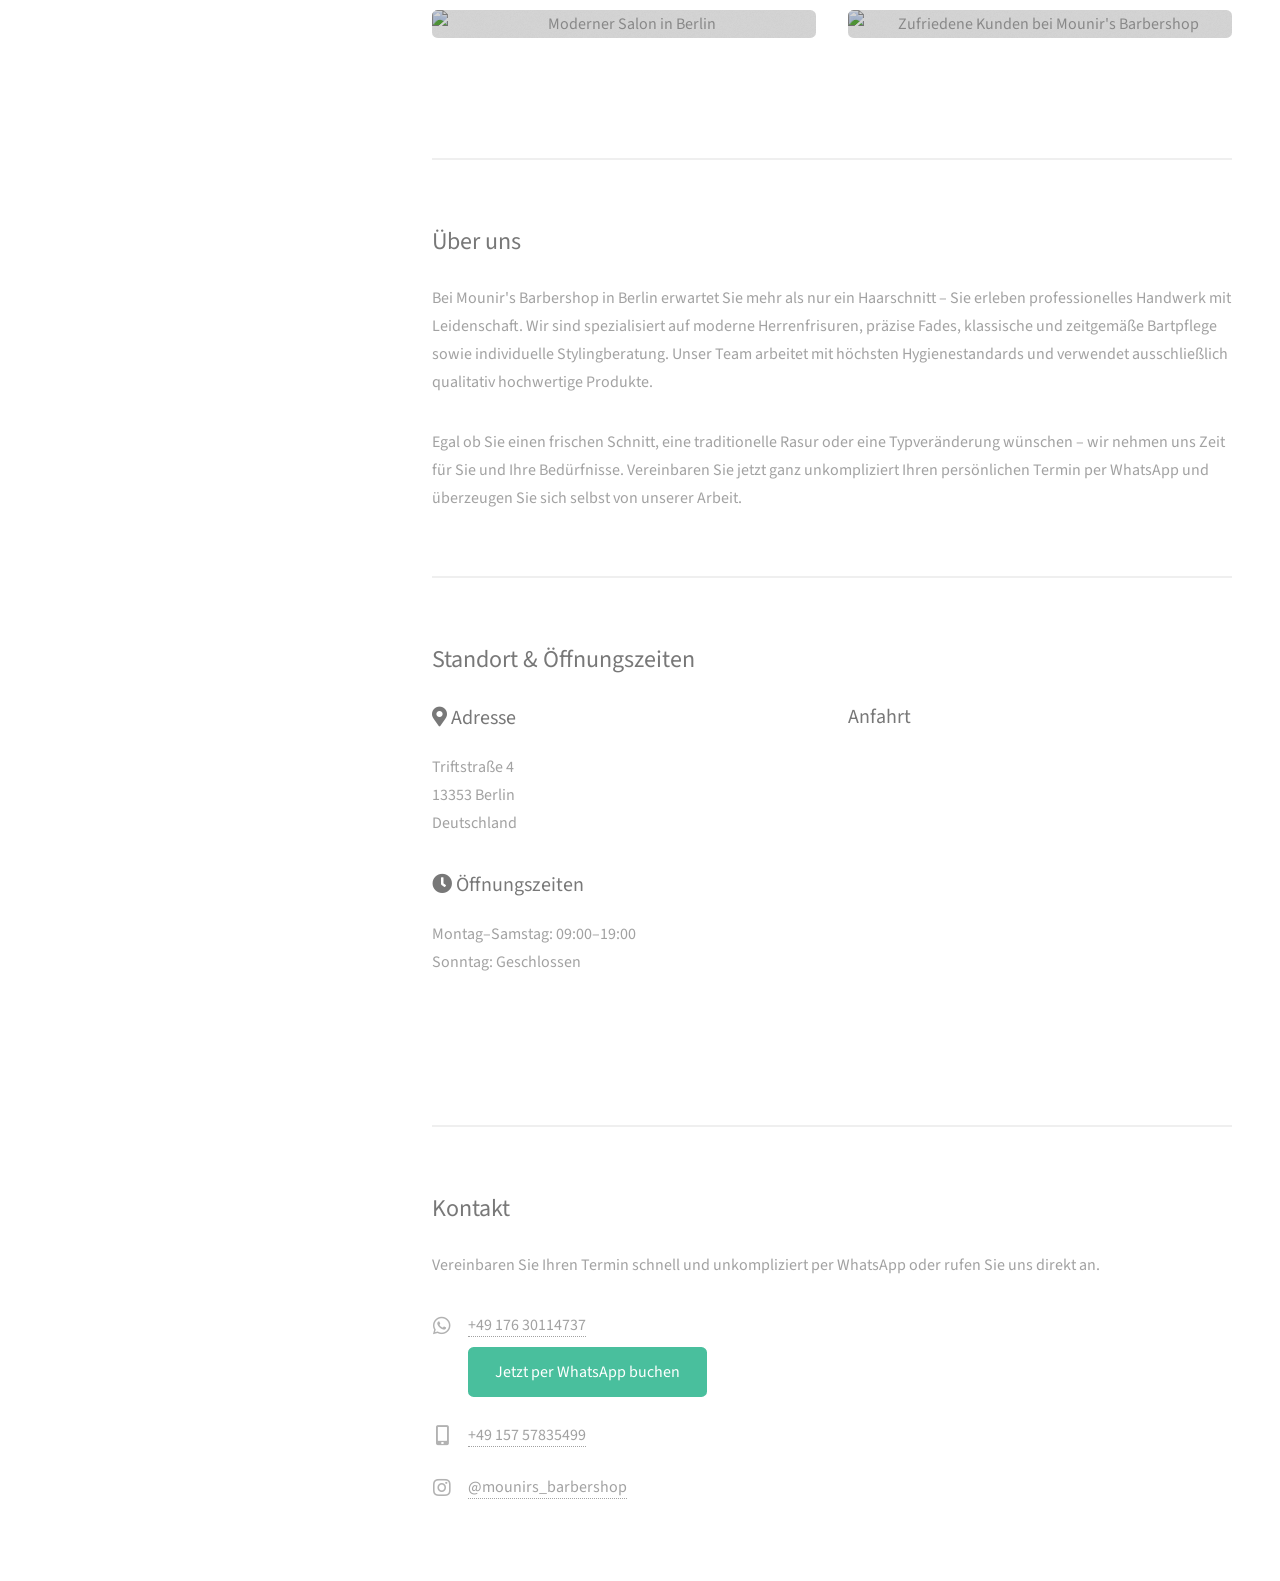
==== commit 54ee971a: "assassdd" ====
--- a/index.html
+++ b/index.html
@@ -303,24 +303,21 @@
 							<div class="col-6 col-12-small">
 								<h3><i class="icon solid fa-map-marker-alt"></i> Adresse</h3>
 								<p>
-									<!-- TODO: Adresse hier einfügen --><br />
-									Musterstraße 123<br />
-									10000 Berlin<br />
-									Deutschland
-								</p>
-								<h3><i class="icon solid fa-clock"></i> Öffnungszeiten</h3>
-								<p>
-									<!-- TODO: Öffnungszeiten hier einfügen --><br />
-									Montag - Freitag: 09:00 - 19:00 Uhr<br />
-									Samstag: 09:00 - 18:00 Uhr<br />
+								Triftstraße 4<br />
+								13353 Berlin<br />
+								Deutschland
+							</p>
+							<h3><i class="icon solid fa-clock"></i> Öffnungszeiten</h3>
+							<p>
+								Montag–Samstag: 09:00–19:00<br />
 									Sonntag: Geschlossen
 								</p>
 							</div>
 							<div class="col-6 col-12-small">
 								<h3>Anfahrt</h3>
-								<!-- TODO: Google Maps iframe src hier einfügen -->
-								<iframe 
-									src="" 
+							<!-- Google Maps einbetten: Google Maps öffnen -> Standort suchen -> Teilen -> Karte einbetten -> iframe src hier kopieren -->
+							<iframe 
+								src="https://www.google.com/maps?q=Triftstra%C3%9Fe%204%2C%2013353%20Berlin&output=embed" 
 									width="100%" 
 									height="300" 
 									style="border:0;" 
@@ -346,13 +343,12 @@
 										<a href="https://wa.me/4917630114737?text=Hallo%2C%20ich%20m%C3%B6chte%20einen%20Termin%20bei%20Mounir%27s%20Barbershop%20buchen.%20Bitte%20schlagen%20Sie%20mir%20freie%20Zeiten%20vor." class="button primary" target="_blank" rel="noopener noreferrer" style="margin-top: 0.5rem;">Jetzt per WhatsApp buchen</a>
 									</li>
 									<li>
-										<h3 class="icon solid fa-mobile-alt"><span class="label">Telefon</span></h3>
-										<a href="tel:+4917630114737">+49 176 30114737</a>
+									<h3 class="icon solid fa-mobile-alt"><span class="label">Telefon (nur Anrufe)</span></h3>
+									<a href="tel:+4915757835499">+49 157 57835499</a>
 									</li>
 									<li>
 										<h3 class="icon brands fa-instagram"><span class="label">Instagram</span></h3>
-										<a href="#" target="_blank" rel="noopener noreferrer">@mounirsbarbershop</a>
-										<!-- TODO: Instagram-Link einfügen -->
+									<a href="https://www.instagram.com/mounirs_barbershop/" target="_blank" rel="noopener noreferrer">@mounirs_barbershop</a>
 									</li>
 								</ul>
 							</div>
@@ -705,8 +701,8 @@
 				<div class="inner">
 					<ul class="icons">
 						<li><a href="https://wa.me/4917630114737" class="icon brands fa-whatsapp" target="_blank" rel="noopener noreferrer"><span class="label">WhatsApp</span></a></li>
-						<li><a href="#" class="icon brands fa-instagram" target="_blank" rel="noopener noreferrer"><span class="label">Instagram</span></a></li>
-						<li><a href="tel:+4917630114737" class="icon solid fa-phone"><span class="label">Telefon</span></a></li>
+					<li><a href="https://www.instagram.com/mounirs_barbershop/" class="icon brands fa-instagram" target="_blank" rel="noopener noreferrer"><span class="label">Instagram</span></a></li>
+					<li><a href="tel:+4915757835499" class="icon solid fa-phone"><span class="label">Telefon</span></a></li>
 					</ul>
 					<ul class="copyright">
 					<li>&copy; 2026 Mounir's Barbershop Berlin</li>
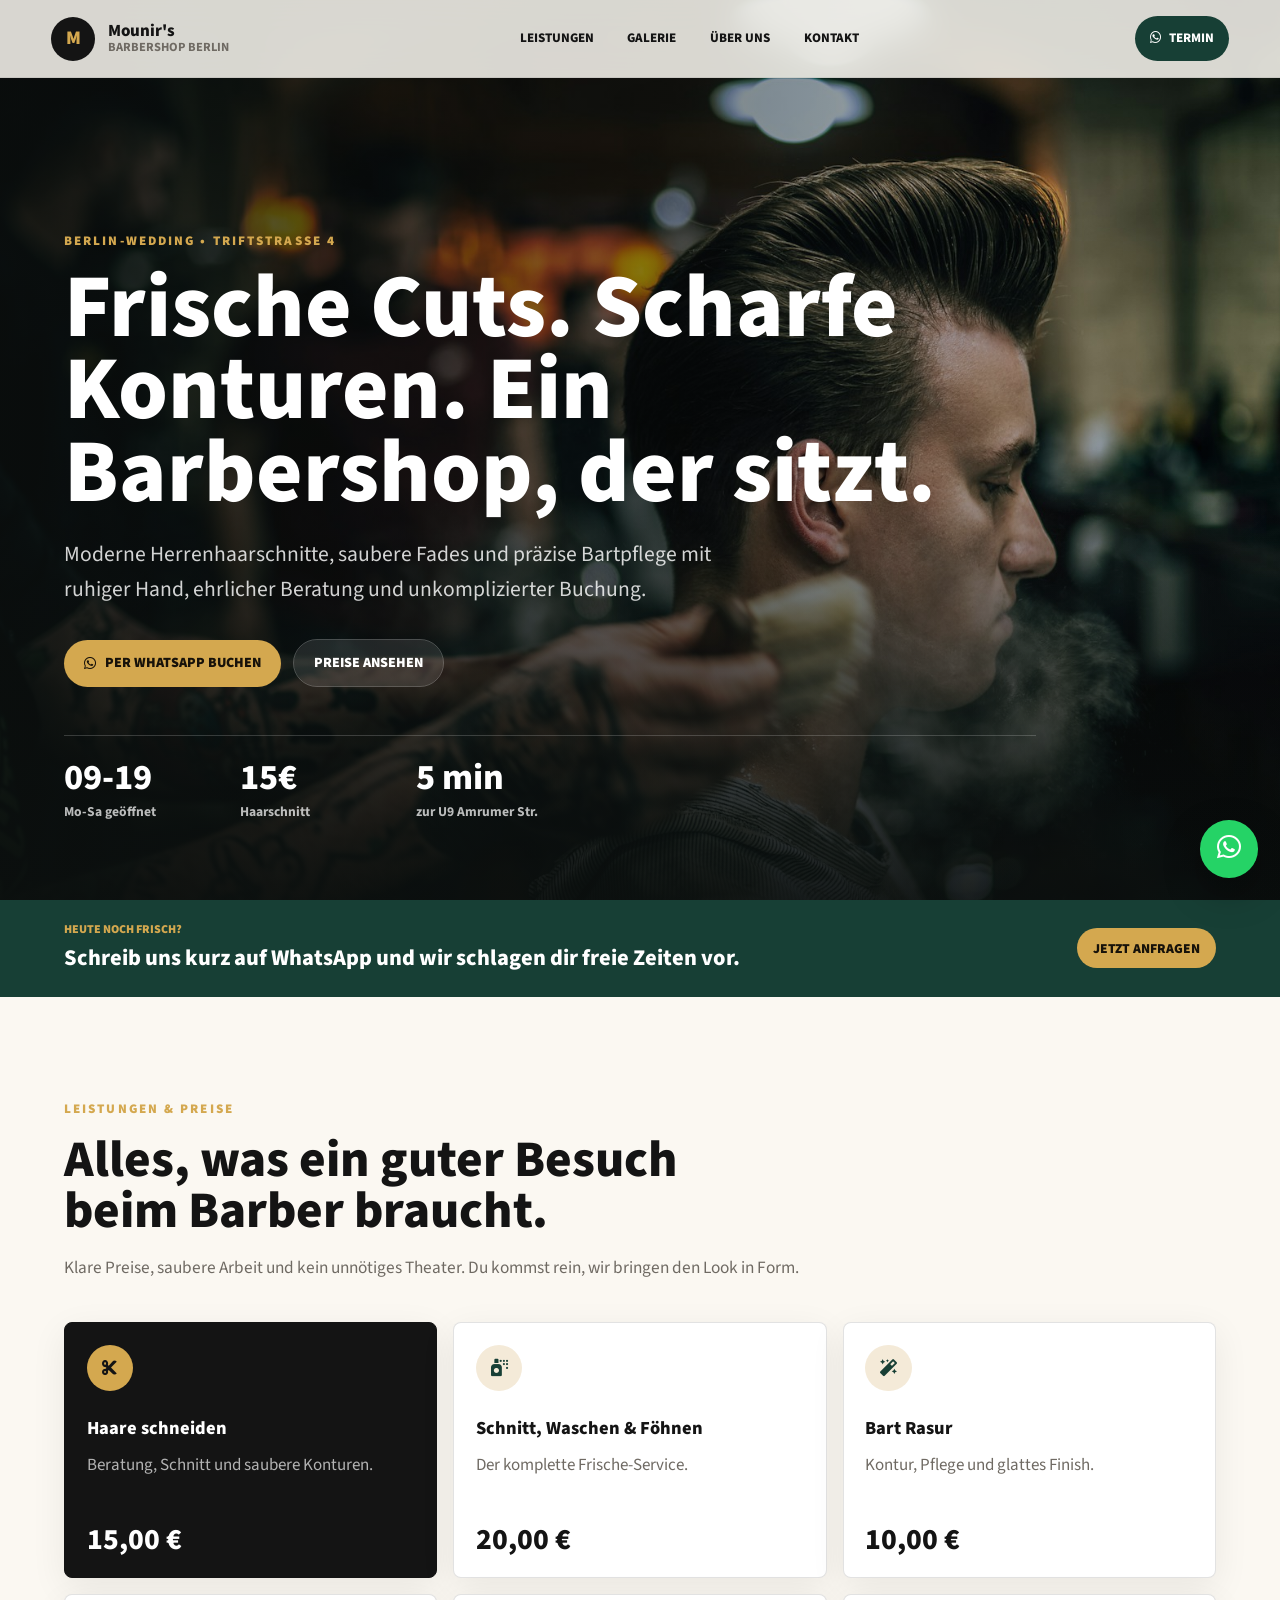
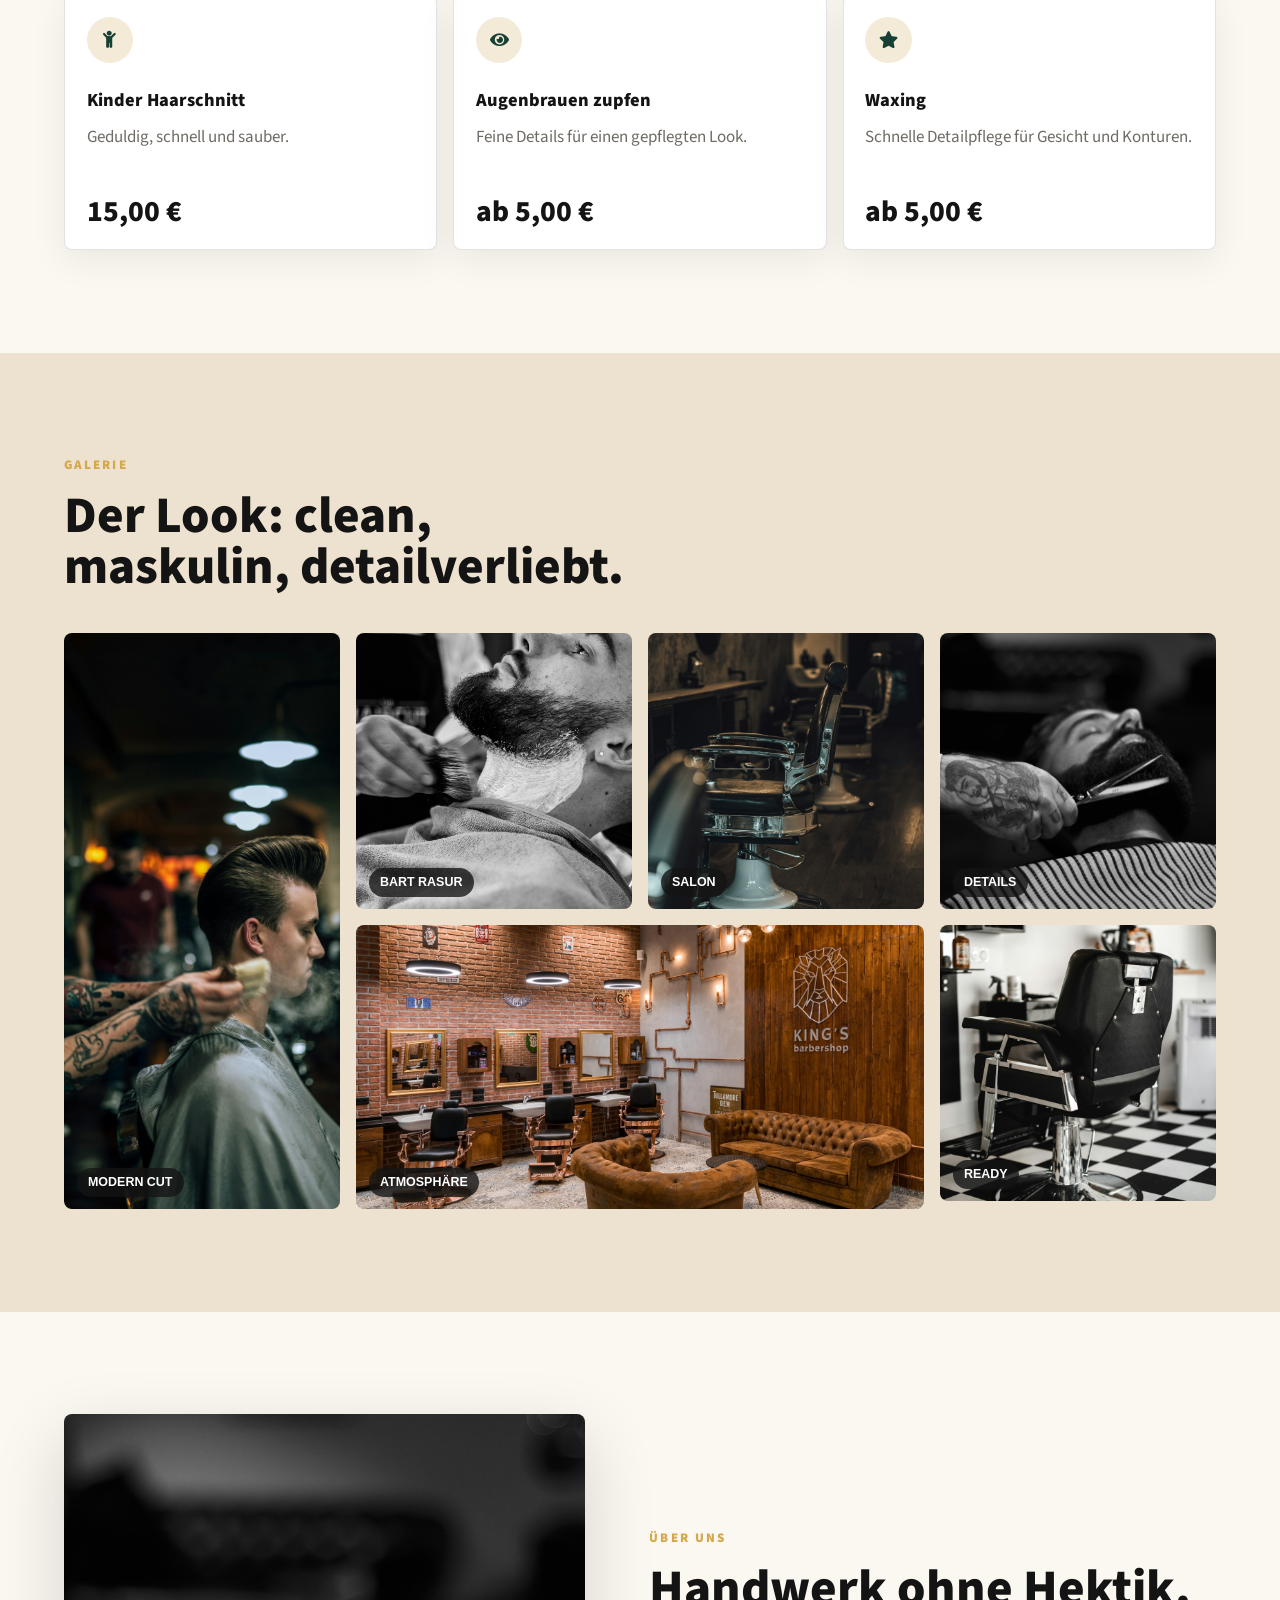
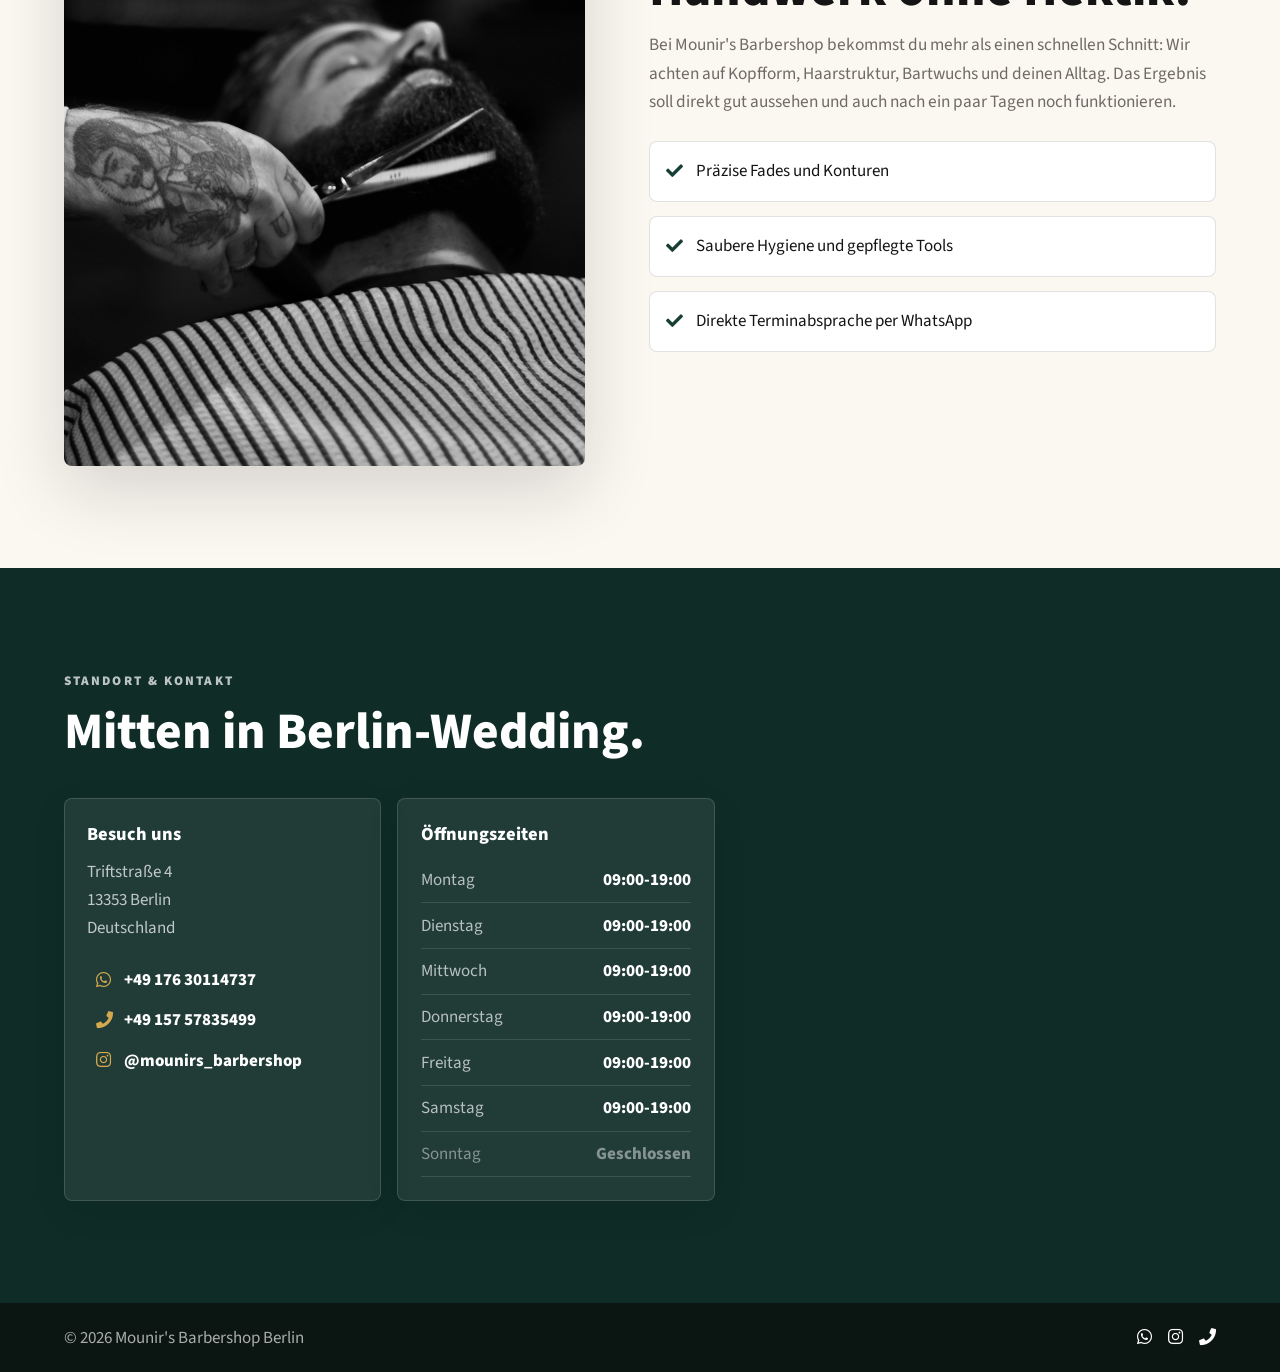
==== commit e64ad296: "Redesign barbershop landing page" ====
--- a/index.html
+++ b/index.html
@@ -1,837 +1,248 @@
 <!DOCTYPE HTML>
-<!--
-	Strata by HTML5 UP
-	html5up.net | @ajlkn
-	Free for personal and commercial use under the CCA 3.0 license (html5up.net/license)
--->
-<html>
+<html lang="de">
 	<head>
 		<title>Mounir's Barbershop Berlin | Herrenfriseur & Bartpflege</title>
 		<meta charset="utf-8" />
-		<meta name="viewport" content="width=device-width, initial-scale=1, user-scalable=no" />
-		<meta name="description" content="Mounir's Barbershop in Berlin – Haarschnitt, Fade, Bart Rasur, Augenbrauen & Waxing. Termin bequem per WhatsApp buchen." />
+		<meta name="viewport" content="width=device-width, initial-scale=1" />
+		<meta name="description" content="Mounir's Barbershop in Berlin-Wedding: Haarschnitt, Fade, Bart Rasur, Augenbrauen und Waxing. Termin direkt per WhatsApp buchen." />
 		<link rel="stylesheet" href="assets/css/main.css" />
-		<style>
-			/* Floating WhatsApp Button */
-			.whatsapp-float {
-				position: fixed;
-				bottom: 30px;
-				right: 30px;
-				width: 60px;
-				height: 60px;
-				background-color: #25D366;
-				border-radius: 50%;
-				box-shadow: 0 4px 12px rgba(0,0,0,0.3);
-				display: flex;
-				align-items: center;
-				justify-content: center;
-				z-index: 1000;
-				transition: transform 0.3s ease, box-shadow 0.3s ease;
-				text-decoration: none;
-			}
-			.whatsapp-float:hover {
-				transform: scale(1.1);
-				box-shadow: 0 6px 16px rgba(0,0,0,0.4);
-			}
-			.whatsapp-float svg {
-				width: 35px;
-				height: 35px;
-				fill: white;
-			}
-			@media screen and (max-width: 480px) {
-				.whatsapp-float {
-					bottom: 20px;
-					right: 20px;
-					width: 55px;
-					height: 55px;
+		<link rel="stylesheet" href="assets/css/mounir.css" />
+	</head>
+	<body class="site-body">
+		<header class="site-header">
+			<a class="brand" href="#home" aria-label="Mounir's Barbershop Startseite">
+				<span class="brand-mark">M</span>
+				<span>
+					<strong>Mounir's</strong>
+					<small>Barbershop Berlin</small>
+				</span>
+			</a>
+			<nav class="site-nav" aria-label="Hauptnavigation">
+				<a href="#leistungen">Leistungen</a>
+				<a href="#galerie">Galerie</a>
+				<a href="#ueber-uns">&Uuml;ber uns</a>
+				<a href="#kontakt">Kontakt</a>
+			</nav>
+			<a class="nav-cta" href="https://wa.me/4917630114737?text=Hallo%2C%20ich%20m%C3%B6chte%20einen%20Termin%20bei%20Mounir%27s%20Barbershop%20buchen." target="_blank" rel="noopener noreferrer">
+				<i class="icon brands fa-whatsapp"></i>
+				Termin
+			</a>
+		</header>
+
+		<main>
+			<section id="home" class="hero">
+				<div class="hero-bg" aria-hidden="true"></div>
+				<div class="hero-content">
+					<p class="eyebrow">Berlin-Wedding &bull; Triftstra&szlig;e 4</p>
+					<h1>Frische Cuts. Scharfe Konturen. Ein Barbershop, der sitzt.</h1>
+					<p class="hero-copy">Moderne Herrenhaarschnitte, saubere Fades und pr&auml;zise Bartpflege mit ruhiger Hand, ehrlicher Beratung und unkomplizierter Buchung.</p>
+					<div class="hero-actions">
+						<a class="button primary" href="https://wa.me/4917630114737?text=Hallo%2C%20ich%20m%C3%B6chte%20einen%20Termin%20bei%20Mounir%27s%20Barbershop%20buchen." target="_blank" rel="noopener noreferrer">
+							<i class="icon brands fa-whatsapp"></i>
+							Per WhatsApp buchen
+						</a>
+						<a class="button ghost" href="#leistungen">Preise ansehen</a>
+					</div>
+					<div class="hero-stats" aria-label="Kurzinfos">
+						<div>
+							<strong>09-19</strong>
+							<span>Mo-Sa ge&ouml;ffnet</span>
+						</div>
+						<div>
+							<strong>15&euro;</strong>
+							<span>Haarschnitt</span>
+						</div>
+						<div>
+							<strong>5 min</strong>
+							<span>zur U9 Amrumer Str.</span>
+						</div>
+					</div>
+				</div>
+			</section>
+
+			<section class="booking-band" aria-label="Schnellkontakt">
+				<div>
+					<span class="band-label">Heute noch frisch?</span>
+					<strong>Schreib uns kurz auf WhatsApp und wir schlagen dir freie Zeiten vor.</strong>
+				</div>
+				<a class="button primary small" href="https://wa.me/4917630114737?text=Hallo%2C%20ich%20m%C3%B6chte%20einen%20Termin%20bei%20Mounir%27s%20Barbershop%20buchen.%20Bitte%20schlagen%20Sie%20mir%20freie%20Zeiten%20vor." target="_blank" rel="noopener noreferrer">Jetzt anfragen</a>
+			</section>
+
+			<section id="leistungen" class="section">
+				<div class="section-heading">
+					<p class="eyebrow">Leistungen & Preise</p>
+					<h2>Alles, was ein guter Besuch beim Barber braucht.</h2>
+					<p>Klare Preise, saubere Arbeit und kein unn&ouml;tiges Theater. Du kommst rein, wir bringen den Look in Form.</p>
+				</div>
+				<div class="services-grid">
+					<article class="service-card featured">
+						<i class="icon solid fa-cut"></i>
+						<h3>Haare schneiden</h3>
+						<p>Beratung, Schnitt und saubere Konturen.</p>
+						<strong>15,00 &euro;</strong>
+					</article>
+					<article class="service-card">
+						<i class="icon solid fa-spray-can"></i>
+						<h3>Schnitt, Waschen & F&ouml;hnen</h3>
+						<p>Der komplette Frische-Service.</p>
+						<strong>20,00 &euro;</strong>
+					</article>
+					<article class="service-card">
+						<i class="icon solid fa-magic"></i>
+						<h3>Bart Rasur</h3>
+						<p>Kontur, Pflege und glattes Finish.</p>
+						<strong>10,00 &euro;</strong>
+					</article>
+					<article class="service-card">
+						<i class="icon solid fa-child"></i>
+						<h3>Kinder Haarschnitt</h3>
+						<p>Geduldig, schnell und sauber.</p>
+						<strong>15,00 &euro;</strong>
+					</article>
+					<article class="service-card">
+						<i class="icon solid fa-eye"></i>
+						<h3>Augenbrauen zupfen</h3>
+						<p>Feine Details f&uuml;r einen gepflegten Look.</p>
+						<strong>ab 5,00 &euro;</strong>
+					</article>
+					<article class="service-card">
+						<i class="icon solid fa-star"></i>
+						<h3>Waxing</h3>
+						<p>Schnelle Detailpflege f&uuml;r Gesicht und Konturen.</p>
+						<strong>ab 5,00 &euro;</strong>
+					</article>
+				</div>
+			</section>
+
+			<section id="galerie" class="section gallery-section">
+				<div class="section-heading">
+					<p class="eyebrow">Galerie</p>
+					<h2>Der Look: clean, maskulin, detailverliebt.</h2>
+				</div>
+				<div class="gallery-grid">
+					<button class="gallery-item tall" type="button" data-src="images/site/cut-in-progress.jpg" data-alt="Barber schneidet Haare in einem modernen Barbershop">
+						<img src="images/site/cut-in-progress.jpg" alt="Barber schneidet Haare in einem modernen Barbershop" />
+						<span>Modern Cut</span>
+					</button>
+					<button class="gallery-item" type="button" data-src="images/site/beard-shave.jpg" data-alt="Klassische Bart Rasur mit Schaum">
+						<img src="images/site/beard-shave.jpg" alt="Klassische Bart Rasur mit Schaum" />
+						<span>Bart Rasur</span>
+					</button>
+					<button class="gallery-item" type="button" data-src="images/site/barber-chair.jpg" data-alt="Schwarzer Barberstuhl im Salon">
+						<img src="images/site/barber-chair.jpg" alt="Schwarzer Barberstuhl im Salon" />
+						<span>Salon</span>
+					</button>
+					<button class="gallery-item wide" type="button" data-src="images/site/hero-barbershop.jpg" data-alt="Barbershop mit Backsteinwand und Barberst&uuml;hlen">
+						<img src="images/site/hero-barbershop.jpg" alt="Barbershop mit Backsteinwand und Barberst&uuml;hlen" />
+						<span>Atmosph&auml;re</span>
+					</button>
+					<button class="gallery-item" type="button" data-src="images/site/beard-detail.jpg" data-alt="Detailarbeit an einem Bart mit Schere">
+						<img src="images/site/beard-detail.jpg" alt="Detailarbeit an einem Bart mit Schere" />
+						<span>Details</span>
+					</button>
+					<button class="gallery-item" type="button" data-src="images/site/clean-chair.jpg" data-alt="Heller Barberstuhl f&uuml;r klassische Schnitte">
+						<img src="images/site/clean-chair.jpg" alt="Heller Barberstuhl f&uuml;r klassische Schnitte" />
+						<span>Ready</span>
+					</button>
+				</div>
+			</section>
+
+			<section id="ueber-uns" class="section split-section">
+				<div class="split-media">
+					<img src="images/site/beard-detail.jpg" alt="Pr&auml;zise Bartpflege im Barbershop" />
+				</div>
+				<div class="split-copy">
+					<p class="eyebrow">&Uuml;ber uns</p>
+					<h2>Handwerk ohne Hektik.</h2>
+					<p>Bei Mounir's Barbershop bekommst du mehr als einen schnellen Schnitt: Wir achten auf Kopfform, Haarstruktur, Bartwuchs und deinen Alltag. Das Ergebnis soll direkt gut aussehen und auch nach ein paar Tagen noch funktionieren.</p>
+					<div class="feature-list">
+						<div><i class="icon solid fa-check"></i><span>Pr&auml;zise Fades und Konturen</span></div>
+						<div><i class="icon solid fa-check"></i><span>Saubere Hygiene und gepflegte Tools</span></div>
+						<div><i class="icon solid fa-check"></i><span>Direkte Terminabsprache per WhatsApp</span></div>
+					</div>
+				</div>
+			</section>
+
+			<section id="kontakt" class="section contact-section">
+				<div class="section-heading">
+					<p class="eyebrow">Standort & Kontakt</p>
+					<h2>Mitten in Berlin-Wedding.</h2>
+				</div>
+				<div class="contact-grid">
+					<div class="contact-card">
+						<h3>Besuch uns</h3>
+						<p>Triftstra&szlig;e 4<br />13353 Berlin<br />Deutschland</p>
+						<ul class="contact-list">
+							<li><i class="icon brands fa-whatsapp"></i><a href="https://wa.me/4917630114737" target="_blank" rel="noopener noreferrer">+49 176 30114737</a></li>
+							<li><i class="icon solid fa-phone"></i><a href="tel:+4915757835499">+49 157 57835499</a></li>
+							<li><i class="icon brands fa-instagram"></i><a href="https://www.instagram.com/mounirs_barbershop/" target="_blank" rel="noopener noreferrer">@mounirs_barbershop</a></li>
+						</ul>
+					</div>
+					<div class="contact-card hours-card">
+						<h3>&Ouml;ffnungszeiten</h3>
+						<div class="hours-row"><span>Montag</span><strong>09:00-19:00</strong></div>
+						<div class="hours-row"><span>Dienstag</span><strong>09:00-19:00</strong></div>
+						<div class="hours-row"><span>Mittwoch</span><strong>09:00-19:00</strong></div>
+						<div class="hours-row"><span>Donnerstag</span><strong>09:00-19:00</strong></div>
+						<div class="hours-row"><span>Freitag</span><strong>09:00-19:00</strong></div>
+						<div class="hours-row"><span>Samstag</span><strong>09:00-19:00</strong></div>
+						<div class="hours-row muted"><span>Sonntag</span><strong>Geschlossen</strong></div>
+					</div>
+					<div class="map-card">
+						<iframe title="Karte zu Mounir's Barbershop Berlin" src="https://www.google.com/maps?q=Triftstra%C3%9Fe%204%2C%2013353%20Berlin&output=embed" loading="lazy" referrerpolicy="no-referrer-when-downgrade"></iframe>
+					</div>
+				</div>
+			</section>
+		</main>
+
+		<footer class="site-footer">
+			<p>&copy; 2026 Mounir's Barbershop Berlin</p>
+			<div>
+				<a href="https://wa.me/4917630114737" target="_blank" rel="noopener noreferrer" aria-label="WhatsApp"><i class="icon brands fa-whatsapp"></i></a>
+				<a href="https://www.instagram.com/mounirs_barbershop/" target="_blank" rel="noopener noreferrer" aria-label="Instagram"><i class="icon brands fa-instagram"></i></a>
+				<a href="tel:+4915757835499" aria-label="Telefon"><i class="icon solid fa-phone"></i></a>
+			</div>
+		</footer>
+
+		<a class="whatsapp-float" href="https://wa.me/4917630114737?text=Hallo%2C%20ich%20m%C3%B6chte%20einen%20Termin%20bei%20Mounir%27s%20Barbershop%20buchen." target="_blank" rel="noopener noreferrer" aria-label="WhatsApp Chat &ouml;ffnen">
+			<i class="icon brands fa-whatsapp"></i>
+		</a>
+
+		<div class="lightbox" id="lightbox" aria-hidden="true">
+			<button class="lightbox-close" type="button" aria-label="Schlie&szlig;en">&times;</button>
+			<img id="lightbox-image" src="" alt="" />
+		</div>
+
+		<script>
+			(function () {
+				const lightbox = document.getElementById('lightbox');
+				const lightboxImage = document.getElementById('lightbox-image');
+				const closeButton = document.querySelector('.lightbox-close');
+
+				document.querySelectorAll('.gallery-item').forEach(function (item) {
+					item.addEventListener('click', function () {
+						lightboxImage.src = item.dataset.src;
+						lightboxImage.alt = item.dataset.alt;
+						lightbox.classList.add('active');
+						lightbox.setAttribute('aria-hidden', 'false');
+						document.body.classList.add('lightbox-open');
+					});
+				});
+
+				function closeLightbox() {
+					lightbox.classList.remove('active');
+					lightbox.setAttribute('aria-hidden', 'true');
+					document.body.classList.remove('lightbox-open');
 				}
-				.whatsapp-float svg {
-					width: 30px;
-					height: 30px;
-				}
-			}
-
-			/* Lightbox Styles */
-			.lightbox {
-				display: none;
-				position: fixed;
-				top: 0;
-				left: 0;
-				width: 100%;
-				height: 100%;
-				background-color: rgba(0, 0, 0, 0.95);
-				z-index: 9999;
-				align-items: center;
-				justify-content: center;
-			}
-			.lightbox.active {
-				display: flex;
-			}
-			.lightbox-content {
-				position: relative;
-				max-width: 90%;
-				max-height: 90%;
-			}
-			.lightbox-content img {
-				width: 100%;
-				height: auto;
-				max-height: 90vh;
-				object-fit: contain;
-			}
-			.lightbox-close {
-				position: absolute;
-				top: 20px;
-				right: 30px;
-				font-size: 40px;
-				color: white;
-				cursor: pointer;
-				z-index: 10000;
-				background: none;
-				border: none;
-				padding: 0;
-				line-height: 1;
-			}
-			.lightbox-close:hover {
-				color: #ccc;
-			}
-			.lightbox-prev, .lightbox-next {
-				position: absolute;
-				top: 50%;
-				transform: translateY(-50%);
-				font-size: 40px;
-				color: white;
-				cursor: pointer;
-				background: rgba(0,0,0,0.5);
-				border: none;
-				padding: 10px 15px;
-				z-index: 10000;
-			}
-			.lightbox-prev:hover, .lightbox-next:hover {
-				background: rgba(0,0,0,0.8);
-			}
-			.lightbox-prev {
-				left: 20px;
-			}
-			.lightbox-next {
-				right: 20px;
-			}
-
-			/* Price Cards */
-			.price-grid {
-				display: grid;
-				grid-template-columns: repeat(auto-fit, minmax(280px, 1fr));
-				gap: 1.5rem;
-				margin-top: 2rem;
-			}
-			.price-card {
-				background: rgba(255,255,255,0.05);
-				border: 2px solid rgba(255,255,255,0.1);
-				padding: 2rem;
-				border-radius: 8px;
-				transition: transform 0.3s ease, border-color 0.3s ease;
-				text-align: center;
-			}
-			.price-card:hover {
-				transform: translateY(-5px);
-				border-color: rgba(255,255,255,0.3);
-			}
-			.price-card h3 {
-				margin-bottom: 1rem;
-				font-size: 1.25rem;
-			}
-			.price-card .price {
-				font-size: 2rem;
-				font-weight: bold;
-				color: #49bf9d;
-				margin-top: 0.5rem;
-			}
-
-			/* Gallery clickable */
-			.gallery-item {
-				cursor: pointer;
-				transition: opacity 0.3s ease;
-			}
-			.gallery-item:hover {
-				opacity: 0.8;
-			}
-
-			/* Header Navigation Links */
-			#header h1 a {
-				display: inline-block;
-				padding: 0.4em 0.8em;
-				margin: 0.2em 0.1em;
-				background: rgba(255,255,255,0.08);
-				border: 2px solid rgba(255,255,255,0.2);
-				border-radius: 4px;
-				color: #ffffff;
-				text-decoration: none;
-				font-size: 0.9em;
-				font-weight: 600;
-				transition: all 0.3s ease;
-				text-transform: uppercase;
-				letter-spacing: 0.5px;
-			}
-			#header h1 a:hover {
-				background: rgba(73,191,157,0.3);
-				border-color: #49bf9d;
-				color: #49bf9d;
-				transform: translateY(-2px);
-				box-shadow: 0 4px 8px rgba(0,0,0,0.2);
-			}
-		</style>
-	</head>
-	<body class="is-preload">
-
-		<!-- Header -->
-			<header id="header">
-				<div class="inner">
-					<a href="#hero" class="image avatar"><img src="images/avatar.jpg" alt="Mounir's Barbershop Logo" /></a>
-					<h1><strong>Mounir's Barbershop</strong><br />
-				Berlin, Deutschland<br /><br />
-				<a href="#preisliste">Preisliste</a> <a href="#galerie">Galerie</a><br />
-				<a href="#ueber-uns">Über uns</a> <a href="#kontakt">Kontakt</a></h1>
-				</div>
-			</header>
-
-		<!-- Main -->
-			<div id="main">
-
-				<!-- Hero -->
-					<section id="hero">
-						<header class="major">
-							<h2>Mounir's Barbershop</h2>
-							<p>Frische Cuts, saubere Linien, perfekter Bart – direkt in Berlin.</p>
-						</header>
-						<p>Willkommen bei Mounir's Barbershop, Ihrem Spezialisten für moderne Herrenfrisuren und professionelle Bartpflege im Herzen von Berlin. Vereinbaren Sie jetzt Ihren Termin ganz einfach per WhatsApp!</p>
-						<ul class="actions">
-							<li><a href="https://wa.me/4917630114737?text=Hallo%2C%20ich%20m%C3%B6chte%20einen%20Termin%20bei%20Mounir%27s%20Barbershop%20buchen.%20Bitte%20schlagen%20Sie%20mir%20freie%20Zeiten%20vor." class="button primary" target="_blank" rel="noopener noreferrer">Termin per WhatsApp</a></li>
-							<li><a href="#preisliste" class="button">Preisliste ansehen</a></li>
-						</ul>
-					</section>
-
-			<!-- Preisliste -->
-					<section id="preisliste">
-						<h2>Preisliste</h2>
-						<p>Faire Preise für erstklassige Dienstleistungen. Alle Preise verstehen sich inklusive Mehrwertsteuer.</p>
-						<div class="price-grid">
-							<div class="price-card">
-								<h3>Haare schneiden</h3>
-								<div class="price">15,00 €</div>
-							</div>
-							<div class="price-card">
-								<h3>Haare schneiden, waschen und föhnen</h3>
-								<div class="price">20,00 €</div>
-							</div>
-							<div class="price-card">
-								<h3>Bart Rasur</h3>
-								<div class="price">10,00 €</div>
-							</div>
-							<div class="price-card">
-								<h3>Kinder Haarschnitt</h3>
-								<div class="price">15,00 €</div>
-							</div>
-							<div class="price-card">
-								<h3>Augenbrauen zupfen</h3>
-								<div class="price">ab 5,00 €</div>
-							</div>
-							<div class="price-card">
-								<h3>Waxing</h3>
-								<div class="price">ab 5,00 €</div>
-							</div>
-						</div>
-					</section>
-
-				<!-- Galerie -->
-					<section id="galerie">
-						<h2>Galerie</h2>
-						<p>Inspiration aus unserem Salon. Klicken Sie auf ein Bild für die Großansicht.</p>
-						<div class="row">
-							<article class="col-6 col-12-xsmall work-item">
-								<div class="image fit thumb gallery-item" data-gallery-index="0">
-									<img src="images/gallery-1.jpg" alt="Moderner Herrenhaarschnitt im Barbershop" />
-								</div>
-							</article>
-							<article class="col-6 col-12-xsmall work-item">
-								<div class="image fit thumb gallery-item" data-gallery-index="1">
-									<img src="images/gallery-2.jpg" alt="Professionelle Bartpflege und Rasur" />
-								</div>
-							</article>
-							<article class="col-6 col-12-xsmall work-item">
-								<div class="image fit thumb gallery-item" data-gallery-index="2">
-									<img src="images/gallery-3.jpg" alt="Fade Haarschnitt Berlin" />
-								</div>
-							</article>
-							<article class="col-6 col-12-xsmall work-item">
-								<div class="image fit thumb gallery-item" data-gallery-index="3">
-									<img src="images/gallery-4.jpg" alt="Barbershop Atmosphäre in Berlin" />
-								</div>
-							</article>
-							<article class="col-6 col-12-xsmall work-item">
-								<div class="image fit thumb gallery-item" data-gallery-index="4">
-									<img src="images/gallery-5.jpg" alt="Klassischer Herrenschnitt" />
-								</div>
-							</article>
-							<article class="col-6 col-12-xsmall work-item">
-								<div class="image fit thumb gallery-item" data-gallery-index="5">
-									<img src="images/gallery-6.jpg" alt="Detailarbeit beim Barber" />
-								</div>
-							</article>
-							<article class="col-6 col-12-xsmall work-item">
-								<div class="image fit thumb gallery-item" data-gallery-index="6">
-									<img src="images/gallery-7.jpg" alt="Moderner Salon in Berlin" />
-								</div>
-							</article>
-							<article class="col-6 col-12-xsmall work-item">
-								<div class="image fit thumb gallery-item" data-gallery-index="7">
-									<img src="images/gallery-8.jpg" alt="Zufriedene Kunden bei Mounir's Barbershop" />
-								</div>
-							</article>
-						</div>
-					</section>
-
-			<!-- Über uns -->
-					<section id="ueber-uns">
-						<h2>Über uns</h2>
-						<p>Bei Mounir's Barbershop in Berlin erwartet Sie mehr als nur ein Haarschnitt – Sie erleben professionelles Handwerk mit Leidenschaft. Wir sind spezialisiert auf moderne Herrenfrisuren, präzise Fades, klassische und zeitgemäße Bartpflege sowie individuelle Stylingberatung. Unser Team arbeitet mit höchsten Hygienestandards und verwendet ausschließlich qualitativ hochwertige Produkte.</p>
-						<p>Egal ob Sie einen frischen Schnitt, eine traditionelle Rasur oder eine Typveränderung wünschen – wir nehmen uns Zeit für Sie und Ihre Bedürfnisse. Vereinbaren Sie jetzt ganz unkompliziert Ihren persönlichen Termin per WhatsApp und überzeugen Sie sich selbst von unserer Arbeit.</p>
-					</section>
-
-				<!-- Standort & Öffnungszeiten -->
-					<section id="standort">
-						<h2>Standort & Öffnungszeiten</h2>
-						<div class="row">
-							<div class="col-6 col-12-small">
-								<h3><i class="icon solid fa-map-marker-alt"></i> Adresse</h3>
-								<p>
-								Triftstraße 4<br />
-								13353 Berlin<br />
-								Deutschland
-							</p>
-							<h3><i class="icon solid fa-clock"></i> Öffnungszeiten</h3>
-							<p>
-								Montag–Samstag: 09:00–19:00<br />
-									Sonntag: Geschlossen
-								</p>
-							</div>
-							<div class="col-6 col-12-small">
-								<h3>Anfahrt</h3>
-							<!-- Google Maps einbetten: Google Maps öffnen -> Standort suchen -> Teilen -> Karte einbetten -> iframe src hier kopieren -->
-							<iframe 
-								src="https://www.google.com/maps?q=Triftstra%C3%9Fe%204%2C%2013353%20Berlin&output=embed" 
-									width="100%" 
-									height="300" 
-									style="border:0;" 
-									allowfullscreen="" 
-									loading="lazy" 
-									referrerpolicy="no-referrer-when-downgrade">
-								</iframe>
-							</div>
-						</div>
-					</section>
-
-			<!-- Kontakt -->
-					<section id="kontakt">
-						<h2>Kontakt</h2>
-						<p>Vereinbaren Sie Ihren Termin schnell und unkompliziert per WhatsApp oder rufen Sie uns direkt an.</p>
-						<div class="row">
-							<div class="col-12">
-								<ul class="labeled-icons">
-									<li>
-										<h3 class="icon brands fa-whatsapp"><span class="label">WhatsApp</span></h3>
-										<a href="https://wa.me/4917630114737?text=Hallo%2C%20ich%20m%C3%B6chte%20einen%20Termin%20bei%20Mounir%27s%20Barbershop%20buchen.%20Bitte%20schlagen%20Sie%20mir%20freie%20Zeiten%20vor." target="_blank" rel="noopener noreferrer">+49 176 30114737</a>
-										<br />
-										<a href="https://wa.me/4917630114737?text=Hallo%2C%20ich%20m%C3%B6chte%20einen%20Termin%20bei%20Mounir%27s%20Barbershop%20buchen.%20Bitte%20schlagen%20Sie%20mir%20freie%20Zeiten%20vor." class="button primary" target="_blank" rel="noopener noreferrer" style="margin-top: 0.5rem;">Jetzt per WhatsApp buchen</a>
-									</li>
-									<li>
-									<h3 class="icon solid fa-mobile-alt"><span class="label">Telefon (nur Anrufe)</span></h3>
-									<a href="tel:+4915757835499">+49 157 57835499</a>
-									</li>
-									<li>
-										<h3 class="icon brands fa-instagram"><span class="label">Instagram</span></h3>
-									<a href="https://www.instagram.com/mounirs_barbershop/" target="_blank" rel="noopener noreferrer">@mounirs_barbershop</a>
-									</li>
-								</ul>
-							</div>
-						</div>
-					</section>
-
-				<!-- Four -->
-				<!--
-					<section id="four">
-						<h2>Elements</h2>
-
-						<section>
-							<h4>Text</h4>
-							<p>This is <b>bold</b> and this is <strong>strong</strong>. This is <i>italic</i> and this is <em>emphasized</em>.
-							This is <sup>superscript</sup> text and this is <sub>subscript</sub> text.
-							This is <u>underlined</u> and this is code: <code>for (;;) { ... }</code>. Finally, <a href="#">this is a link</a>.</p>
-							<hr />
-							<header>
-								<h4>Heading with a Subtitle</h4>
-								<p>Lorem ipsum dolor sit amet nullam id egestas urna aliquam</p>
-							</header>
-							<p>Nunc lacinia ante nunc ac lobortis. Interdum adipiscing gravida odio porttitor sem non mi integer non faucibus ornare mi ut ante amet placerat aliquet. Volutpat eu sed ante lacinia sapien lorem accumsan varius montes viverra nibh in adipiscing blandit tempus accumsan.</p>
-							<header>
-								<h5>Heading with a Subtitle</h5>
-								<p>Lorem ipsum dolor sit amet nullam id egestas urna aliquam</p>
-							</header>
-							<p>Nunc lacinia ante nunc ac lobortis. Interdum adipiscing gravida odio porttitor sem non mi integer non faucibus ornare mi ut ante amet placerat aliquet. Volutpat eu sed ante lacinia sapien lorem accumsan varius montes viverra nibh in adipiscing blandit tempus accumsan.</p>
-							<hr />
-							<h2>Heading Level 2</h2>
-							<h3>Heading Level 3</h3>
-							<h4>Heading Level 4</h4>
-							<h5>Heading Level 5</h5>
-							<h6>Heading Level 6</h6>
-							<hr />
-							<h5>Blockquote</h5>
-							<blockquote>Fringilla nisl. Donec accumsan interdum nisi, quis tincidunt felis sagittis eget tempus euismod. Vestibulum ante ipsum primis in faucibus vestibulum. Blandit adipiscing eu felis iaculis volutpat ac adipiscing accumsan faucibus. Vestibulum ante ipsum primis in faucibus lorem ipsum dolor sit amet nullam adipiscing eu felis.</blockquote>
-							<h5>Preformatted</h5>
-							<pre><code>i = 0;
-
-while (!deck.isInOrder()) {
-print 'Iteration ' + i;
-deck.shuffle();
-i++;
-}
-
-print 'It took ' + i + ' iterations to sort the deck.';</code></pre>
-						</section>
-
-						<section>
-							<h4>Lists</h4>
-							<div class="row">
-								<div class="col-6 col-12-xsmall">
-									<h5>Unordered</h5>
-									<ul>
-										<li>Dolor pulvinar etiam magna etiam.</li>
-										<li>Sagittis adipiscing lorem eleifend.</li>
-										<li>Felis enim feugiat dolore viverra.</li>
-									</ul>
-									<h5>Alternate</h5>
-									<ul class="alt">
-										<li>Dolor pulvinar etiam magna etiam.</li>
-										<li>Sagittis adipiscing lorem eleifend.</li>
-										<li>Felis enim feugiat dolore viverra.</li>
-									</ul>
-								</div>
-								<div class="col-6 col-12-xsmall">
-									<h5>Ordered</h5>
-									<ol>
-										<li>Dolor pulvinar etiam magna etiam.</li>
-										<li>Etiam vel felis at lorem sed viverra.</li>
-										<li>Felis enim feugiat dolore viverra.</li>
-										<li>Dolor pulvinar etiam magna etiam.</li>
-										<li>Etiam vel felis at lorem sed viverra.</li>
-										<li>Felis enim feugiat dolore viverra.</li>
-									</ol>
-									<h5>Icons</h5>
-									<ul class="icons">
-										<li><a href="#" class="icon brands fa-twitter"><span class="label">Twitter</span></a></li>
-										<li><a href="#" class="icon brands fa-facebook-f"><span class="label">Facebook</span></a></li>
-										<li><a href="#" class="icon brands fa-instagram"><span class="label">Instagram</span></a></li>
-										<li><a href="#" class="icon brands fa-github"><span class="label">Github</span></a></li>
-										<li><a href="#" class="icon brands fa-dribbble"><span class="label">Dribbble</span></a></li>
-										<li><a href="#" class="icon brands fa-tumblr"><span class="label">Tumblr</span></a></li>
-									</ul>
-								</div>
-							</div>
-							<h5>Actions</h5>
-							<ul class="actions">
-								<li><a href="#" class="button primary">Default</a></li>
-								<li><a href="#" class="button">Default</a></li>
-							</ul>
-							<ul class="actions small">
-								<li><a href="#" class="button primary small">Small</a></li>
-								<li><a href="#" class="button small">Small</a></li>
-							</ul>
-							<div class="row">
-								<div class="col-6 col-12-small">
-									<ul class="actions stacked">
-										<li><a href="#" class="button primary">Default</a></li>
-										<li><a href="#" class="button">Default</a></li>
-									</ul>
-								</div>
-								<div class="col-6 col-12-small">
-									<ul class="actions stacked">
-										<li><a href="#" class="button primary small">Small</a></li>
-										<li><a href="#" class="button small">Small</a></li>
-									</ul>
-								</div>
-								<div class="col-6 col-12-small">
-									<ul class="actions stacked">
-										<li><a href="#" class="button primary fit">Default</a></li>
-										<li><a href="#" class="button fit">Default</a></li>
-									</ul>
-								</div>
-								<div class="col-6 col-12-small">
-									<ul class="actions stacked">
-										<li><a href="#" class="button primary small fit">Small</a></li>
-										<li><a href="#" class="button small fit">Small</a></li>
-									</ul>
-								</div>
-							</div>
-						</section>
-
-						<section>
-							<h4>Table</h4>
-							<h5>Default</h5>
-							<div class="table-wrapper">
-								<table>
-									<thead>
-										<tr>
-											<th>Name</th>
-											<th>Description</th>
-											<th>Price</th>
-										</tr>
-									</thead>
-									<tbody>
-										<tr>
-											<td>Item One</td>
-											<td>Ante turpis integer aliquet porttitor.</td>
-											<td>29.99</td>
-										</tr>
-										<tr>
-											<td>Item Two</td>
-											<td>Vis ac commodo adipiscing arcu aliquet.</td>
-											<td>19.99</td>
-										</tr>
-										<tr>
-											<td>Item Three</td>
-											<td> Morbi faucibus arcu accumsan lorem.</td>
-											<td>29.99</td>
-										</tr>
-										<tr>
-											<td>Item Four</td>
-											<td>Vitae integer tempus condimentum.</td>
-											<td>19.99</td>
-										</tr>
-										<tr>
-											<td>Item Five</td>
-											<td>Ante turpis integer aliquet porttitor.</td>
-											<td>29.99</td>
-										</tr>
-									</tbody>
-									<tfoot>
-										<tr>
-											<td colspan="2"></td>
-											<td>100.00</td>
-										</tr>
-									</tfoot>
-								</table>
-							</div>
-
-							<h5>Alternate</h5>
-							<div class="table-wrapper">
-								<table class="alt">
-									<thead>
-										<tr>
-											<th>Name</th>
-											<th>Description</th>
-											<th>Price</th>
-										</tr>
-									</thead>
-									<tbody>
-										<tr>
-											<td>Item One</td>
-											<td>Ante turpis integer aliquet porttitor.</td>
-											<td>29.99</td>
-										</tr>
-										<tr>
-											<td>Item Two</td>
-											<td>Vis ac commodo adipiscing arcu aliquet.</td>
-											<td>19.99</td>
-										</tr>
-										<tr>
-											<td>Item Three</td>
-											<td> Morbi faucibus arcu accumsan lorem.</td>
-											<td>29.99</td>
-										</tr>
-										<tr>
-											<td>Item Four</td>
-											<td>Vitae integer tempus condimentum.</td>
-											<td>19.99</td>
-										</tr>
-										<tr>
-											<td>Item Five</td>
-											<td>Ante turpis integer aliquet porttitor.</td>
-											<td>29.99</td>
-										</tr>
-									</tbody>
-									<tfoot>
-										<tr>
-											<td colspan="2"></td>
-											<td>100.00</td>
-										</tr>
-									</tfoot>
-								</table>
-							</div>
-						</section>
-
-						<section>
-							<h4>Buttons</h4>
-							<ul class="actions">
-								<li><a href="#" class="button primary">Primary</a></li>
-								<li><a href="#" class="button">Default</a></li>
-							</ul>
-							<ul class="actions">
-								<li><a href="#" class="button large">Large</a></li>
-								<li><a href="#" class="button">Default</a></li>
-								<li><a href="#" class="button small">Small</a></li>
-							</ul>
-							<ul class="actions fit">
-								<li><a href="#" class="button primary fit">Fit</a></li>
-								<li><a href="#" class="button fit">Fit</a></li>
-							</ul>
-							<ul class="actions fit small">
-								<li><a href="#" class="button primary fit small">Fit + Small</a></li>
-								<li><a href="#" class="button fit small">Fit + Small</a></li>
-							</ul>
-							<ul class="actions">
-								<li><a href="#" class="button primary icon solid fa-download">Icon</a></li>
-								<li><a href="#" class="button icon solid fa-download">Icon</a></li>
-							</ul>
-							<ul class="actions">
-								<li><span class="button primary disabled">Primary</span></li>
-								<li><span class="button disabled">Default</span></li>
-							</ul>
-						</section>
-
-						<section>
-							<h4>Form</h4>
-							<form method="post" action="#">
-								<div class="row gtr-uniform gtr-50">
-									<div class="col-6 col-12-xsmall">
-										<input type="text" name="demo-name" id="demo-name" value="" placeholder="Name" />
-									</div>
-									<div class="col-6 col-12-xsmall">
-										<input type="email" name="demo-email" id="demo-email" value="" placeholder="Email" />
-									</div>
-									<div class="col-12">
-										<select name="demo-category" id="demo-category">
-											<option value="">- Category -</option>
-											<option value="1">Manufacturing</option>
-											<option value="1">Shipping</option>
-											<option value="1">Administration</option>
-											<option value="1">Human Resources</option>
-										</select>
-									</div>
-									<div class="col-4 col-12-small">
-										<input type="radio" id="demo-priority-low" name="demo-priority" checked>
-										<label for="demo-priority-low">Low Priority</label>
-									</div>
-									<div class="col-4 col-12-small">
-										<input type="radio" id="demo-priority-normal" name="demo-priority">
-										<label for="demo-priority-normal">Normal Priority</label>
-									</div>
-									<div class="col-4 col-12-small">
-										<input type="radio" id="demo-priority-high" name="demo-priority">
-										<label for="demo-priority-high">High Priority</label>
-									</div>
-									<div class="col-6 col-12-small">
-										<input type="checkbox" id="demo-copy" name="demo-copy">
-										<label for="demo-copy">Email me a copy of this message</label>
-									</div>
-									<div class="col-6 col-12-small">
-										<input type="checkbox" id="demo-human" name="demo-human" checked>
-										<label for="demo-human">I am a human and not a robot</label>
-									</div>
-									<div class="col-12">
-										<textarea name="demo-message" id="demo-message" placeholder="Enter your message" rows="6"></textarea>
-									</div>
-									<div class="col-12">
-										<ul class="actions">
-											<li><input type="submit" value="Send Message" class="primary" /></li>
-											<li><input type="reset" value="Reset" /></li>
-										</ul>
-									</div>
-								</div>
-							</form>
-						</section>
-
-						<section>
-							<h4>Image</h4>
-							<h5>Fit</h5>
-							<div class="box alt">
-								<div class="row gtr-50 gtr-uniform">
-									<div class="col-12"><span class="image fit"><img src="images/fulls/05.jpg" alt="" /></span></div>
-									<div class="col-4"><span class="image fit"><img src="images/thumbs/01.jpg" alt="" /></span></div>
-									<div class="col-4"><span class="image fit"><img src="images/thumbs/02.jpg" alt="" /></span></div>
-									<div class="col-4"><span class="image fit"><img src="images/thumbs/03.jpg" alt="" /></span></div>
-									<div class="col-4"><span class="image fit"><img src="images/thumbs/04.jpg" alt="" /></span></div>
-									<div class="col-4"><span class="image fit"><img src="images/thumbs/05.jpg" alt="" /></span></div>
-									<div class="col-4"><span class="image fit"><img src="images/thumbs/06.jpg" alt="" /></span></div>
-									<div class="col-4"><span class="image fit"><img src="images/thumbs/03.jpg" alt="" /></span></div>
-									<div class="col-4"><span class="image fit"><img src="images/thumbs/02.jpg" alt="" /></span></div>
-									<div class="col-4"><span class="image fit"><img src="images/thumbs/01.jpg" alt="" /></span></div>
-								</div>
-							</div>
-							<h5>Left &amp; Right</h5>
-							<p><span class="image left"><img src="images/avatar.jpg" alt="" /></span>Fringilla nisl. Donec accumsan interdum nisi, quis tincidunt felis sagittis eget. tempus euismod. Vestibulum ante ipsum primis in faucibus vestibulum. Blandit adipiscing eu felis iaculis volutpat ac adipiscing accumsan eu faucibus. Integer ac pellentesque praesent tincidunt felis sagittis eget. tempus euismod. Vestibulum ante ipsum primis in faucibus vestibulum. Blandit adipiscing eu felis iaculis volutpat ac adipiscing accumsan eu faucibus. Integer ac pellentesque praesent. Donec accumsan interdum nisi, quis tincidunt felis sagittis eget. tempus euismod. Vestibulum ante ipsum primis in faucibus vestibulum. Blandit adipiscing eu felis iaculis volutpat ac adipiscing accumsan eu faucibus. Integer ac pellentesque praesent tincidunt felis sagittis eget. tempus euismod. Vestibulum ante ipsum primis in faucibus vestibulum. Blandit adipiscing eu felis iaculis volutpat ac adipiscing accumsan eu faucibus. Integer ac pellentesque praesent.</p>
-							<p><span class="image right"><img src="images/avatar.jpg" alt="" /></span>Fringilla nisl. Donec accumsan interdum nisi, quis tincidunt felis sagittis eget. tempus euismod. Vestibulum ante ipsum primis in faucibus vestibulum. Blandit adipiscing eu felis iaculis volutpat ac adipiscing accumsan eu faucibus. Integer ac pellentesque praesent tincidunt felis sagittis eget. tempus euismod. Vestibulum ante ipsum primis in faucibus vestibulum. Blandit adipiscing eu felis iaculis volutpat ac adipiscing accumsan eu faucibus. Integer ac pellentesque praesent. Donec accumsan interdum nisi, quis tincidunt felis sagittis eget. tempus euismod. Vestibulum ante ipsum primis in faucibus vestibulum. Blandit adipiscing eu felis iaculis volutpat ac adipiscing accumsan eu faucibus. Integer ac pellentesque praesent tincidunt felis sagittis eget. tempus euismod. Vestibulum ante ipsum primis in faucibus vestibulum. Blandit adipiscing eu felis iaculis volutpat ac adipiscing accumsan eu faucibus. Integer ac pellentesque praesent.</p>
-						</section>
-
-					</section>
-				-->
-
-			</div>
-
-		<!-- Floating WhatsApp Button -->
-			<a href="https://wa.me/4917630114737?text=Hallo%2C%20ich%20m%C3%B6chte%20einen%20Termin%20bei%20Mounir%27s%20Barbershop%20buchen.%20Bitte%20schlagen%20Sie%20mir%20freie%20Zeiten%20vor." 
-			   class="whatsapp-float" 
-			   target="_blank" 
-			   rel="noopener noreferrer"
-			   aria-label="WhatsApp Chat öffnen">
-				<svg xmlns="http://www.w3.org/2000/svg" viewBox="0 0 448 512">
-					<path d="M380.9 97.1C339 55.1 283.2 32 223.9 32c-122.4 0-222 99.6-222 222 0 39.1 10.2 77.3 29.6 111L0 480l117.7-30.9c32.4 17.7 68.9 27 106.1 27h.1c122.3 0 224.1-99.6 224.1-222 0-59.3-25.2-115-67.1-157zm-157 341.6c-33.2 0-65.7-8.9-94-25.7l-6.7-4-69.8 18.3L72 359.2l-4.4-7c-18.5-29.4-28.2-63.3-28.2-98.2 0-101.7 82.8-184.5 184.6-184.5 49.3 0 95.6 19.2 130.4 54.1 34.8 34.9 56.2 81.2 56.1 130.5 0 101.8-84.9 184.6-186.6 184.6zm101.2-138.2c-5.5-2.8-32.8-16.2-37.9-18-5.1-1.9-8.8-2.8-12.5 2.8-3.7 5.6-14.3 18-17.6 21.8-3.2 3.7-6.5 4.2-12 1.4-32.6-16.3-54-29.1-75.5-66-5.7-9.8 5.7-9.1 16.3-30.3 1.8-3.7.9-6.9-.5-9.7-1.4-2.8-12.5-30.1-17.1-41.2-4.5-10.8-9.1-9.3-12.5-9.5-3.2-.2-6.9-.2-10.6-.2-3.7 0-9.7 1.4-14.8 6.9-5.1 5.6-19.4 19-19.4 46.3 0 27.3 19.9 53.7 22.6 57.4 2.8 3.7 39.1 59.7 94.8 83.8 35.2 15.2 49 16.5 66.6 13.9 10.7-1.6 32.8-13.4 37.4-26.4 4.6-13 4.6-24.1 3.2-26.4-1.3-2.5-5-3.9-10.5-6.6z"/>
-				</svg>
-			</a>
-
-		<!-- Lightbox -->
-			<div id="lightbox" class="lightbox">
-				<button class="lightbox-close" aria-label="Schließen">&times;</button>
-				<button class="lightbox-prev" aria-label="Vorheriges Bild">&lsaquo;</button>
-				<button class="lightbox-next" aria-label="Nächstes Bild">&rsaquo;</button>
-				<div class="lightbox-content">
-					<img id="lightbox-img" src="" alt="" />
-				</div>
-			</div>
-
-		<!-- Footer -->
-			<footer id="footer">
-				<div class="inner">
-					<ul class="icons">
-						<li><a href="https://wa.me/4917630114737" class="icon brands fa-whatsapp" target="_blank" rel="noopener noreferrer"><span class="label">WhatsApp</span></a></li>
-					<li><a href="https://www.instagram.com/mounirs_barbershop/" class="icon brands fa-instagram" target="_blank" rel="noopener noreferrer"><span class="label">Instagram</span></a></li>
-					<li><a href="tel:+4915757835499" class="icon solid fa-phone"><span class="label">Telefon</span></a></li>
-					</ul>
-					<ul class="copyright">
-					<li>&copy; 2026 Mounir's Barbershop Berlin</li>
-					</ul>
-				</div>
-			</footer>
-
-		<!-- Scripts -->
-			<script src="assets/js/jquery.min.js"></script>
-			<script src="assets/js/jquery.poptrox.min.js"></script>
-			<script src="assets/js/browser.min.js"></script>
-			<script src="assets/js/breakpoints.min.js"></script>
-			<script src="assets/js/util.js"></script>
-			<script src="assets/js/main.js"></script>
-			
-			<!-- Lightbox Script -->
-			<script>
-				(function() {
-					// Lightbox functionality
-					const lightbox = document.getElementById('lightbox');
-					const lightboxImg = document.getElementById('lightbox-img');
-					const closeBtn = document.querySelector('.lightbox-close');
-					const prevBtn = document.querySelector('.lightbox-prev');
-					const nextBtn = document.querySelector('.lightbox-next');
-					const galleryItems = document.querySelectorAll('.gallery-item');
-					let currentIndex = 0;
-
-					// Gallery image sources
-					const images = [
-						'images/gallery-1.jpg',
-						'images/gallery-2.jpg',
-						'images/gallery-3.jpg',
-						'images/gallery-4.jpg',
-						'images/gallery-5.jpg',
-						'images/gallery-6.jpg',
-						'images/gallery-7.jpg',
-						'images/gallery-8.jpg'
-					];
-
-					const alts = [
-						'Moderner Herrenhaarschnitt im Barbershop',
-						'Professionelle Bartpflege und Rasur',
-						'Fade Haarschnitt Berlin',
-						'Barbershop Atmosphäre in Berlin',
-						'Klassischer Herrenschnitt',
-						'Detailarbeit beim Barber',
-						'Moderner Salon in Berlin',
-						'Zufriedene Kunden bei Mounir\'s Barbershop'
-					];
-
-					function openLightbox(index) {
-						currentIndex = index;
-						lightboxImg.src = images[currentIndex];
-						lightboxImg.alt = alts[currentIndex];
-						lightbox.classList.add('active');
-						document.body.style.overflow = 'hidden';
-					}
-
-					function closeLightbox() {
-						lightbox.classList.remove('active');
-						document.body.style.overflow = '';
-					}
-
-					function showNext() {
-						currentIndex = (currentIndex + 1) % images.length;
-						lightboxImg.src = images[currentIndex];
-						lightboxImg.alt = alts[currentIndex];
-					}
-
-					function showPrev() {
-						currentIndex = (currentIndex - 1 + images.length) % images.length;
-						lightboxImg.src = images[currentIndex];
-						lightboxImg.alt = alts[currentIndex];
-					}
-
-					// Event listeners
-					galleryItems.forEach(function(item) {
-						item.addEventListener('click', function() {
-							const index = parseInt(this.getAttribute('data-gallery-index'));
-							openLightbox(index);
-						});
-					});
-
-					closeBtn.addEventListener('click', closeLightbox);
-					nextBtn.addEventListener('click', showNext);
-					prevBtn.addEventListener('click', showPrev);
-
-					// Close on background click
-					lightbox.addEventListener('click', function(e) {
-						if (e.target === lightbox) {
-							closeLightbox();
-						}
-					});
-
-					// Keyboard navigation
-					document.addEventListener('keydown', function(e) {
-						if (!lightbox.classList.contains('active')) return;
-						
-						if (e.key === 'Escape') {
-							closeLightbox();
-						} else if (e.key === 'ArrowRight') {
-							showNext();
-						} else if (e.key === 'ArrowLeft') {
-							showPrev();
-						}
-					});
-
-					// Touch support for mobile swipe
-					let touchStartX = 0;
-					let touchEndX = 0;
-
-					lightbox.addEventListener('touchstart', function(e) {
-						touchStartX = e.changedTouches[0].screenX;
-					});
-
-					lightbox.addEventListener('touchend', function(e) {
-						touchEndX = e.changedTouches[0].screenX;
-						handleSwipe();
-					});
-
-					function handleSwipe() {
-						if (touchEndX < touchStartX - 50) {
-							showNext();
-						} else if (touchEndX > touchStartX + 50) {
-							showPrev();
-						}
-					}
-				})();
-			</script>
-
+
+				closeButton.addEventListener('click', closeLightbox);
+				lightbox.addEventListener('click', function (event) {
+					if (event.target === lightbox) closeLightbox();
+				});
+				document.addEventListener('keydown', function (event) {
+					if (event.key === 'Escape') closeLightbox();
+				});
+			})();
+		</script>
 	</body>
-</html>+</html>
--- a/assets/css/mounir.css
+++ b/assets/css/mounir.css
@@ -0,0 +1,794 @@
+:root {
+	--ink: #141414;
+	--muted: #6f6a63;
+	--paper: #fbf8f2;
+	--panel: #ffffff;
+	--line: rgba(20, 20, 20, 0.12);
+	--gold: #d4a84f;
+	--green: #173f35;
+	--green-2: #0f2c26;
+	--cream: #f4ead8;
+	--shadow: 0 24px 70px rgba(20, 20, 20, 0.16);
+}
+
+html {
+	scroll-behavior: smooth;
+}
+
+* {
+	min-width: 0;
+}
+
+body.site-body {
+	background: var(--paper);
+	color: var(--ink);
+	font-family: Inter, "Source Sans Pro", Helvetica, Arial, sans-serif;
+	font-size: 17px;
+	line-height: 1.65;
+	overflow-x: hidden;
+}
+
+body.lightbox-open {
+	overflow: hidden;
+}
+
+a {
+	border-bottom: 0;
+	color: inherit;
+}
+
+p {
+	color: var(--muted);
+	margin: 0 0 1.35rem;
+}
+
+h1,
+h2,
+h3,
+strong {
+	color: var(--ink);
+	font-weight: 800;
+	letter-spacing: 0;
+}
+
+h1 {
+	font-size: clamp(3rem, 7vw, 6.7rem);
+	line-height: 0.92;
+	margin: 0 0 1.4rem;
+	max-width: 940px;
+}
+
+h2 {
+	font-size: clamp(2.05rem, 4vw, 4rem);
+	line-height: 1;
+	margin: 0 0 1rem;
+}
+
+h3 {
+	font-size: 1.15rem;
+	margin: 0 0 0.55rem;
+}
+
+.site-header {
+	align-items: center;
+	backdrop-filter: blur(18px);
+	background: rgba(251, 248, 242, 0.86);
+	border-bottom: 1px solid rgba(20, 20, 20, 0.08);
+	display: flex;
+	gap: 1.25rem;
+	justify-content: space-between;
+	left: 0;
+	padding: 1rem clamp(1rem, 4vw, 3.5rem);
+	position: fixed;
+	right: 0;
+	top: 0;
+	z-index: 100;
+}
+
+.brand {
+	align-items: center;
+	display: inline-flex;
+	gap: 0.8rem;
+	min-width: 12rem;
+}
+
+.brand-mark {
+	align-items: center;
+	background: var(--ink);
+	border-radius: 50%;
+	color: var(--gold);
+	display: inline-flex;
+	font-size: 1.2rem;
+	font-weight: 900;
+	height: 2.75rem;
+	justify-content: center;
+	width: 2.75rem;
+}
+
+.brand strong,
+.brand small {
+	display: block;
+	line-height: 1.05;
+}
+
+.brand small {
+	color: var(--muted);
+	font-size: 0.78rem;
+	font-weight: 700;
+	text-transform: uppercase;
+}
+
+.site-nav {
+	align-items: center;
+	display: flex;
+	gap: 0.2rem;
+	justify-content: center;
+}
+
+.site-nav a,
+.nav-cta {
+	border-radius: 999px;
+	font-size: 0.82rem;
+	font-weight: 800;
+	padding: 0.7rem 0.95rem;
+	text-transform: uppercase;
+}
+
+.site-nav a:hover {
+	background: rgba(23, 63, 53, 0.08);
+	color: var(--green) !important;
+}
+
+.nav-cta {
+	align-items: center;
+	background: var(--green);
+	color: #fff;
+	display: inline-flex;
+	gap: 0.45rem;
+	white-space: nowrap;
+}
+
+.nav-cta:hover {
+	background: var(--ink);
+	color: #fff !important;
+}
+
+.hero {
+	color: #fff;
+	display: grid;
+	min-height: 100svh;
+	overflow: hidden;
+	place-items: end start;
+	position: relative;
+}
+
+	.hero-bg {
+		background:
+			linear-gradient(90deg, rgba(11, 15, 14, 0.86), rgba(11, 15, 14, 0.5) 46%, rgba(11, 15, 14, 0.12)),
+			linear-gradient(0deg, rgba(11, 15, 14, 0.92), rgba(11, 15, 14, 0) 46%),
+		url("../../images/site/cut-in-progress.jpg") center right / cover;
+	inset: 0;
+	position: absolute;
+	transform: scale(1.02);
+}
+
+.hero-content {
+	padding: 9rem clamp(1.25rem, 5vw, 5rem) clamp(2rem, 6vw, 5rem);
+	position: relative;
+	width: min(1100px, 100%);
+	z-index: 1;
+}
+
+.eyebrow {
+	color: var(--gold);
+	font-size: 0.82rem;
+	font-weight: 900;
+	letter-spacing: 0.16em;
+	margin: 0 0 0.9rem;
+	text-transform: uppercase;
+}
+
+.hero h1,
+.hero strong {
+	color: #fff;
+	text-wrap: balance;
+}
+
+.hero-copy {
+	color: rgba(255, 255, 255, 0.82);
+	font-size: clamp(1.05rem, 2vw, 1.35rem);
+	max-width: 660px;
+}
+
+.hero-actions,
+.hero-stats,
+.booking-band,
+.feature-list div,
+.contact-list li,
+.hours-row {
+	align-items: center;
+	display: flex;
+}
+
+.hero-actions {
+	flex-wrap: wrap;
+	gap: 0.85rem;
+	margin: 2rem 0 3rem;
+}
+
+.button,
+input[type="submit"],
+input[type="reset"],
+input[type="button"] {
+	align-items: center;
+	border: 0;
+	border-radius: 999px;
+	box-shadow: none;
+	display: inline-flex;
+	font-size: 0.88rem;
+	font-weight: 900;
+	gap: 0.55rem;
+	height: auto;
+	letter-spacing: 0;
+	line-height: 1;
+	padding: 1rem 1.25rem;
+	text-transform: uppercase;
+}
+
+.button.primary {
+	background: var(--gold);
+	color: #17120a !important;
+}
+
+.button.primary:hover {
+	background: #efc86a;
+	color: #17120a !important;
+}
+
+.button.ghost {
+	background: rgba(255, 255, 255, 0.1);
+	color: #fff !important;
+	outline: 1px solid rgba(255, 255, 255, 0.26);
+}
+
+.button.ghost:hover {
+	background: rgba(255, 255, 255, 0.2);
+	color: #fff !important;
+}
+
+.button.small {
+	padding: 0.82rem 1rem;
+}
+
+.hero-stats {
+	border-top: 1px solid rgba(255, 255, 255, 0.18);
+	gap: clamp(1rem, 5vw, 3rem);
+	padding-top: 1.5rem;
+}
+
+.hero-stats div {
+	min-width: 8rem;
+}
+
+.hero-stats strong,
+.hero-stats span {
+	display: block;
+}
+
+.hero-stats strong {
+	font-size: clamp(1.5rem, 3vw, 2.25rem);
+	line-height: 1;
+}
+
+.hero-stats span {
+	color: rgba(255, 255, 255, 0.72);
+	font-size: 0.85rem;
+	font-weight: 700;
+	margin-top: 0.3rem;
+}
+
+.booking-band {
+	background: var(--green);
+	color: #fff;
+	gap: 1rem;
+	justify-content: space-between;
+	padding: 1.25rem clamp(1.25rem, 5vw, 5rem);
+}
+
+.booking-band strong {
+	color: #fff;
+	font-size: clamp(1.05rem, 2vw, 1.4rem);
+}
+
+.band-label {
+	color: var(--gold);
+	display: block;
+	font-size: 0.75rem;
+	font-weight: 900;
+	text-transform: uppercase;
+}
+
+.section {
+	padding: clamp(4rem, 8vw, 7.5rem) clamp(1.25rem, 5vw, 5rem);
+}
+
+.section-heading {
+	margin: 0 0 2.5rem;
+	max-width: 760px;
+}
+
+.section-heading h2 {
+	text-wrap: balance;
+}
+
+.section-heading p:not(.eyebrow) {
+	font-size: 1.08rem;
+}
+
+.services-grid {
+	display: grid;
+	gap: 1rem;
+	grid-template-columns: repeat(3, minmax(0, 1fr));
+}
+
+.service-card,
+.contact-card {
+	background: var(--panel);
+	border: 1px solid var(--line);
+	border-radius: 8px;
+	box-shadow: 0 10px 36px rgba(20, 20, 20, 0.07);
+}
+
+.service-card {
+	display: flex;
+	flex-direction: column;
+	min-height: 16rem;
+	padding: 1.35rem;
+	position: relative;
+}
+
+.service-card.featured {
+	background: var(--ink);
+	border-color: var(--ink);
+}
+
+.service-card.featured h3,
+.service-card.featured strong {
+	color: #fff;
+}
+
+.service-card.featured p {
+	color: rgba(255, 255, 255, 0.68);
+}
+
+.service-card .icon {
+	align-items: center;
+	background: var(--cream);
+	border-radius: 50%;
+	color: var(--green);
+	display: inline-flex;
+	height: 2.9rem;
+	justify-content: center;
+	margin: 0 0 1.5rem;
+	width: 2.9rem;
+}
+
+.service-card.featured .icon {
+	background: var(--gold);
+	color: var(--ink);
+}
+
+.service-card p {
+	margin-bottom: auto;
+}
+
+.service-card strong {
+	font-size: 1.85rem;
+	line-height: 1;
+	margin-top: 1.7rem;
+}
+
+.gallery-section {
+	background: #ede2cf;
+}
+
+.gallery-grid {
+	display: grid;
+	gap: 1rem;
+	grid-auto-flow: dense;
+	grid-template-columns: repeat(4, minmax(0, 1fr));
+}
+
+.gallery-item {
+	aspect-ratio: 1 / 1;
+	background: var(--ink);
+	border: 0;
+	border-radius: 8px;
+	cursor: pointer;
+	display: block;
+	overflow: hidden;
+	padding: 0;
+	position: relative;
+}
+
+.gallery-item.tall {
+	grid-row: span 2;
+	aspect-ratio: auto;
+}
+
+.gallery-item.wide {
+	grid-column: span 2;
+	aspect-ratio: 2 / 1;
+}
+
+.gallery-item img {
+	height: 100%;
+	object-fit: cover;
+	transition: transform 0.45s ease, opacity 0.45s ease;
+	width: 100%;
+}
+
+.gallery-item span {
+	background: rgba(20, 20, 20, 0.78);
+	border-radius: 999px;
+	bottom: 0.8rem;
+	color: #fff;
+	font-size: 0.78rem;
+	font-weight: 900;
+	left: 0.8rem;
+	padding: 0.45rem 0.7rem;
+	position: absolute;
+	text-transform: uppercase;
+}
+
+.gallery-item:hover img {
+	opacity: 0.78;
+	transform: scale(1.06);
+}
+
+.split-section {
+	align-items: center;
+	display: grid;
+	gap: clamp(2rem, 5vw, 5rem);
+	grid-template-columns: minmax(0, 0.92fr) minmax(0, 1fr);
+}
+
+.split-media {
+	aspect-ratio: 4 / 5;
+	border-radius: 8px;
+	box-shadow: var(--shadow);
+	overflow: hidden;
+}
+
+.split-media img {
+	height: 100%;
+	object-fit: cover;
+	width: 100%;
+}
+
+.split-copy p:not(.eyebrow) {
+	font-size: 1.08rem;
+}
+
+.feature-list {
+	display: grid;
+	gap: 0.85rem;
+	margin-top: 1.5rem;
+}
+
+.feature-list div {
+	background: #fff;
+	border: 1px solid var(--line);
+	border-radius: 8px;
+	gap: 0.8rem;
+	padding: 0.95rem 1rem;
+}
+
+.feature-list .icon {
+	color: var(--green);
+}
+
+.contact-section {
+	background: var(--green-2);
+	color: #fff;
+}
+
+.contact-section h2,
+.contact-section h3,
+.contact-section strong {
+	color: #fff;
+}
+
+.contact-section p {
+	color: rgba(255, 255, 255, 0.72);
+}
+
+.contact-grid {
+	display: grid;
+	gap: 1rem;
+	grid-template-columns: 0.85fr 0.85fr 1.3fr;
+}
+
+.contact-card {
+	background: rgba(255, 255, 255, 0.08);
+	border-color: rgba(255, 255, 255, 0.14);
+	padding: 1.4rem;
+}
+
+.contact-list {
+	list-style: none;
+	margin: 1.5rem 0 0;
+	padding: 0;
+}
+
+.contact-list li {
+	gap: 0.75rem;
+	margin: 0.7rem 0;
+}
+
+.contact-list .icon {
+	color: var(--gold);
+	width: 1rem;
+}
+
+.contact-list a {
+	color: #fff;
+	font-weight: 800;
+}
+
+.hours-row {
+	border-bottom: 1px solid rgba(255, 255, 255, 0.12);
+	justify-content: space-between;
+	padding: 0.52rem 0;
+}
+
+.hours-row span {
+	color: rgba(255, 255, 255, 0.68);
+}
+
+.hours-row.muted strong,
+.hours-row.muted span {
+	color: rgba(255, 255, 255, 0.45);
+}
+
+.map-card {
+	border-radius: 8px;
+	min-height: 24rem;
+	overflow: hidden;
+}
+
+.map-card iframe {
+	border: 0;
+	display: block;
+	height: 100%;
+	min-height: 24rem;
+	width: 100%;
+}
+
+.site-footer {
+	align-items: center;
+	background: #0b1512;
+	color: rgba(255, 255, 255, 0.65);
+	display: flex;
+	justify-content: space-between;
+	padding: 1.25rem clamp(1.25rem, 5vw, 5rem);
+}
+
+.site-footer p {
+	color: inherit;
+	margin: 0;
+}
+
+.site-footer div {
+	display: flex;
+	gap: 1rem;
+}
+
+.site-footer a {
+	color: #fff;
+}
+
+.whatsapp-float {
+	align-items: center;
+	background: #25d366;
+	border-radius: 50%;
+	bottom: 1.4rem;
+	box-shadow: 0 14px 38px rgba(0, 0, 0, 0.28);
+	color: #fff;
+	display: inline-flex;
+	font-size: 1.7rem;
+	height: 3.6rem;
+	justify-content: center;
+	position: fixed;
+	right: 1.4rem;
+	width: 3.6rem;
+	z-index: 90;
+}
+
+.whatsapp-float:hover {
+	color: #fff !important;
+	transform: translateY(-2px);
+}
+
+.lightbox {
+	align-items: center;
+	background: rgba(5, 7, 7, 0.92);
+	display: none;
+	inset: 0;
+	justify-content: center;
+	padding: 5vw;
+	position: fixed;
+	z-index: 200;
+}
+
+.lightbox.active {
+	display: flex;
+}
+
+.lightbox img {
+	border-radius: 8px;
+	box-shadow: var(--shadow);
+	max-height: 88vh;
+	max-width: min(1100px, 92vw);
+	object-fit: contain;
+}
+
+.lightbox-close {
+	background: transparent;
+	border: 0;
+	color: #fff;
+	cursor: pointer;
+	font-size: 3rem;
+	position: fixed;
+	right: 2rem;
+	top: 1.25rem;
+}
+
+@media screen and (max-width: 980px) {
+	body.site-body {
+		font-size: 16px;
+	}
+
+	.site-header {
+		align-items: flex-start;
+		flex-wrap: wrap;
+	}
+
+	.site-nav {
+		justify-content: flex-start;
+		order: 3;
+		overflow-x: auto;
+		width: 100%;
+	}
+
+	.site-nav a {
+		flex: 0 0 auto;
+	}
+
+	.hero {
+		min-height: 92svh;
+	}
+
+	.hero-bg {
+		background:
+			linear-gradient(0deg, rgba(11, 15, 14, 0.9), rgba(11, 15, 14, 0.25)),
+			url("../../images/site/cut-in-progress.jpg") center / cover;
+	}
+
+	.services-grid,
+	.contact-grid {
+		grid-template-columns: repeat(2, minmax(0, 1fr));
+	}
+
+	.map-card {
+		grid-column: 1 / -1;
+	}
+
+	.gallery-grid {
+		grid-template-columns: repeat(2, minmax(0, 1fr));
+	}
+
+	.split-section {
+		grid-template-columns: 1fr;
+	}
+
+	.split-media {
+		aspect-ratio: 16 / 10;
+	}
+}
+
+@media screen and (max-width: 640px) {
+	.site-header {
+		display: grid;
+		grid-template-columns: 1fr;
+		padding: 0.85rem 1rem;
+	}
+
+	.brand {
+		min-width: 0;
+	}
+
+	.brand small {
+		display: none;
+	}
+
+	.nav-cta {
+		display: none;
+	}
+
+	.site-nav a {
+		font-size: 0.72rem;
+		padding: 0.45rem 0.15rem;
+		text-align: center;
+	}
+
+	.site-nav {
+		display: grid;
+		gap: 0.15rem;
+		grid-template-columns: repeat(2, minmax(0, 10rem));
+		overflow: visible;
+		width: min(100%, 22rem);
+	}
+
+	.hero-content {
+		max-width: 100vw;
+		padding: 10rem 1.1rem 2rem;
+		width: 100%;
+	}
+
+	h1 {
+		font-size: clamp(2.2rem, 11.5vw, 2.85rem);
+		line-height: 0.98;
+	}
+
+	.hero h1,
+	.hero-copy {
+		max-width: min(calc(100vw - 2.2rem), 22rem);
+		text-wrap: auto;
+	}
+
+	.hero-stats,
+	.booking-band,
+	.site-footer {
+		align-items: flex-start;
+		flex-direction: column;
+	}
+
+	.booking-band > div {
+		max-width: 22rem;
+	}
+
+	.hero-stats {
+		gap: 1.2rem;
+	}
+
+	.services-grid,
+	.contact-grid,
+	.gallery-grid {
+		grid-template-columns: 1fr;
+	}
+
+	.gallery-item,
+	.gallery-item.wide,
+	.gallery-item.tall {
+		aspect-ratio: 4 / 3;
+		grid-column: auto;
+		grid-row: auto;
+	}
+
+	.service-card {
+		min-height: 13rem;
+	}
+
+	.map-card,
+	.map-card iframe {
+		min-height: 20rem;
+	}
+
+	.whatsapp-float {
+		bottom: 1rem;
+		height: 3.2rem;
+		right: 1rem;
+		width: 3.2rem;
+	}
+}
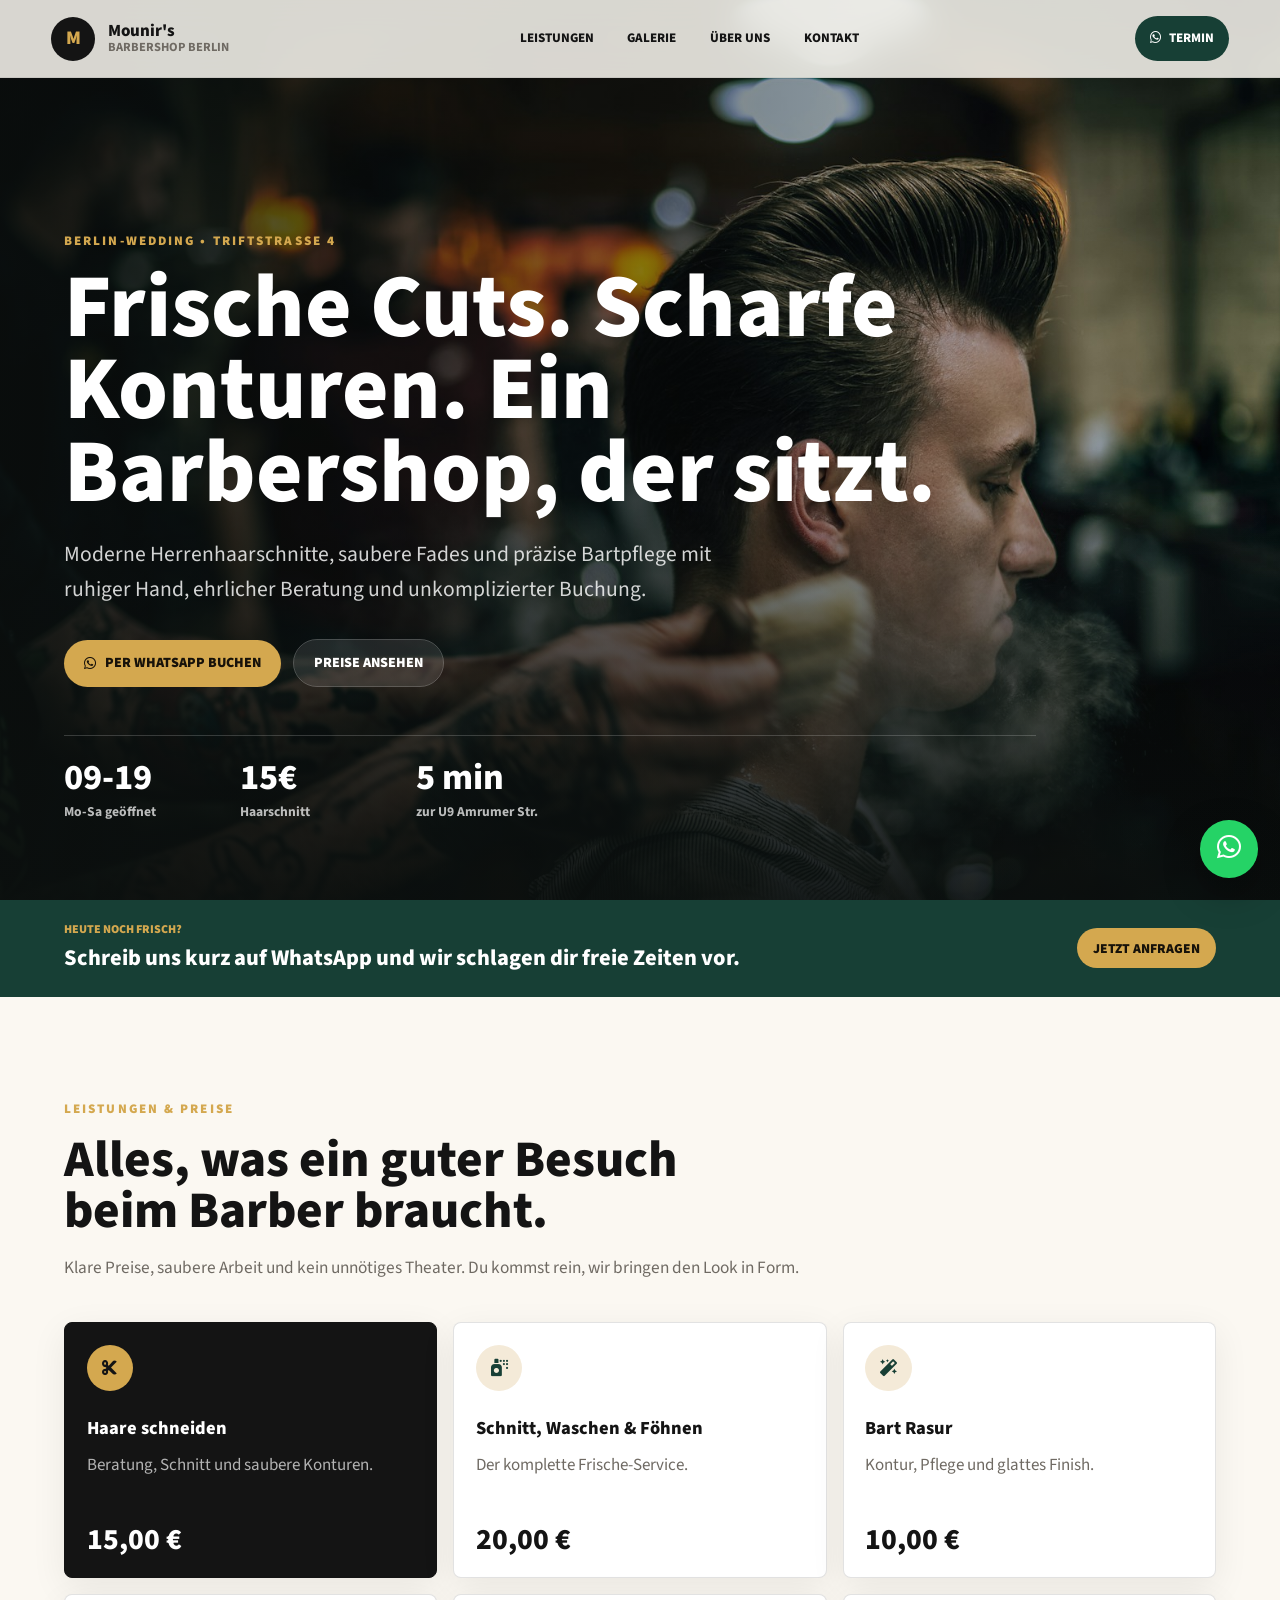
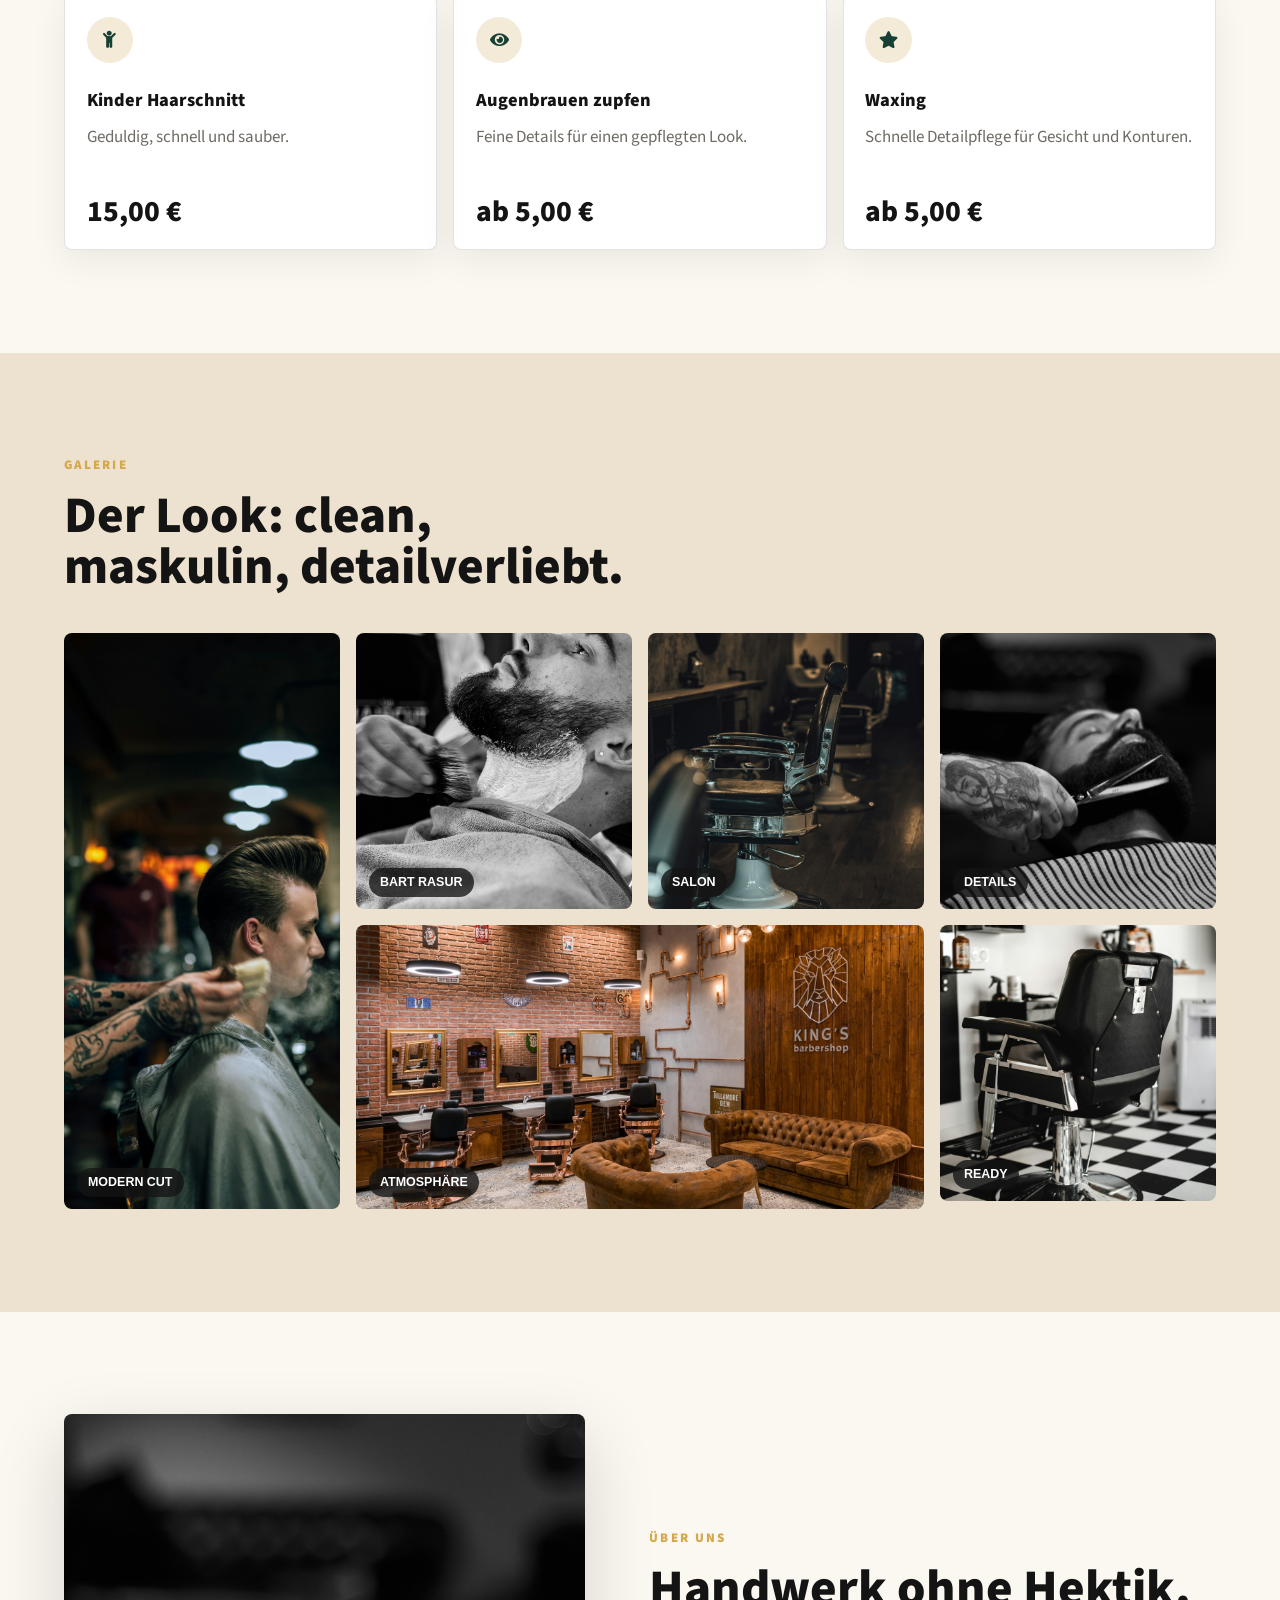
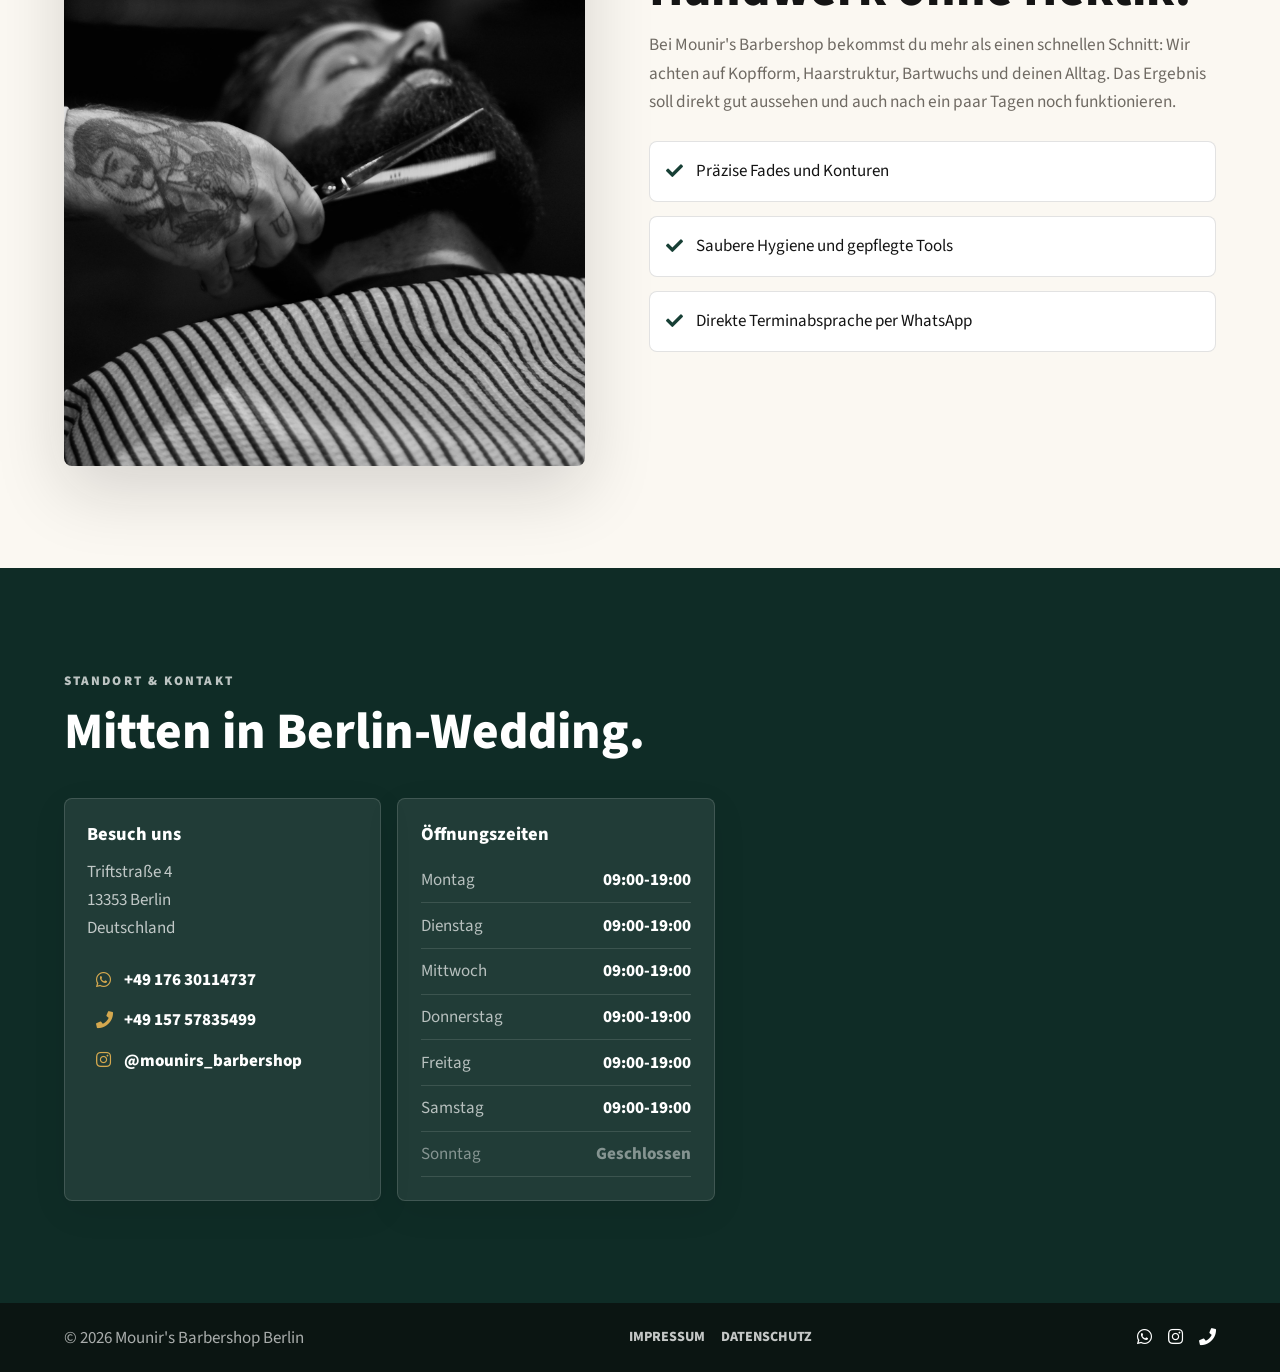
==== commit eedc6bfc: "Add legal notice and privacy policy pages" ====
--- a/index.html
+++ b/index.html
@@ -197,7 +197,11 @@
 
 		<footer class="site-footer">
 			<p>&copy; 2026 Mounir's Barbershop Berlin</p>
-			<div>
+			<div class="footer-links">
+				<a href="impressum.html">Impressum</a>
+				<a href="datenschutz.html">Datenschutz</a>
+			</div>
+			<div class="footer-social">
 				<a href="https://wa.me/4917630114737" target="_blank" rel="noopener noreferrer" aria-label="WhatsApp"><i class="icon brands fa-whatsapp"></i></a>
 				<a href="https://www.instagram.com/mounirs_barbershop/" target="_blank" rel="noopener noreferrer" aria-label="Instagram"><i class="icon brands fa-instagram"></i></a>
 				<a href="tel:+4915757835499" aria-label="Telefon"><i class="icon solid fa-phone"></i></a>
--- a/assets/css/mounir.css
+++ b/assets/css/mounir.css
@@ -579,13 +579,85 @@
 	margin: 0;
 }
 
-.site-footer div {
+.footer-social,
+.footer-links {
 	display: flex;
 	gap: 1rem;
 }
 
 .site-footer a {
 	color: #fff;
+}
+
+.footer-links a {
+	color: rgba(255, 255, 255, 0.76);
+	font-size: 0.88rem;
+	font-weight: 800;
+	text-transform: uppercase;
+}
+
+.footer-links a:hover {
+	color: var(--gold) !important;
+}
+
+.legal-body {
+	background:
+		linear-gradient(180deg, rgba(23, 63, 53, 0.08), rgba(23, 63, 53, 0) 18rem),
+		var(--paper);
+}
+
+.legal-main {
+	padding: 8.5rem clamp(1.25rem, 5vw, 5rem) clamp(4rem, 7vw, 6rem);
+}
+
+.legal-hero {
+	margin: 0 auto 2rem;
+	max-width: 920px;
+}
+
+.legal-hero h1 {
+	color: var(--ink);
+	font-size: clamp(2.7rem, 7vw, 5.5rem);
+}
+
+.legal-hero p:not(.eyebrow) {
+	font-size: 1.15rem;
+	max-width: 660px;
+}
+
+.legal-card {
+	background: #fff;
+	border: 1px solid var(--line);
+	border-radius: 8px;
+	box-shadow: 0 18px 54px rgba(20, 20, 20, 0.08);
+	margin: 0 auto;
+	max-width: 920px;
+	padding: clamp(1.35rem, 4vw, 3rem);
+}
+
+.legal-card h2 {
+	font-size: 1.35rem;
+	line-height: 1.25;
+	margin: 2.1rem 0 0.7rem;
+}
+
+.legal-card h2:first-child {
+	margin-top: 0;
+}
+
+.legal-card p {
+	margin-bottom: 1rem;
+}
+
+.legal-card a {
+	color: var(--green);
+	font-weight: 800;
+	overflow-wrap: anywhere;
+}
+
+.legal-card strong {
+	color: #9a5d00;
+	font-weight: 900;
 }
 
 .whatsapp-float {
@@ -754,6 +826,11 @@
 		flex-direction: column;
 	}
 
+	.footer-links,
+	.footer-social {
+		flex-wrap: wrap;
+	}
+
 	.booking-band > div {
 		max-width: 22rem;
 	}
